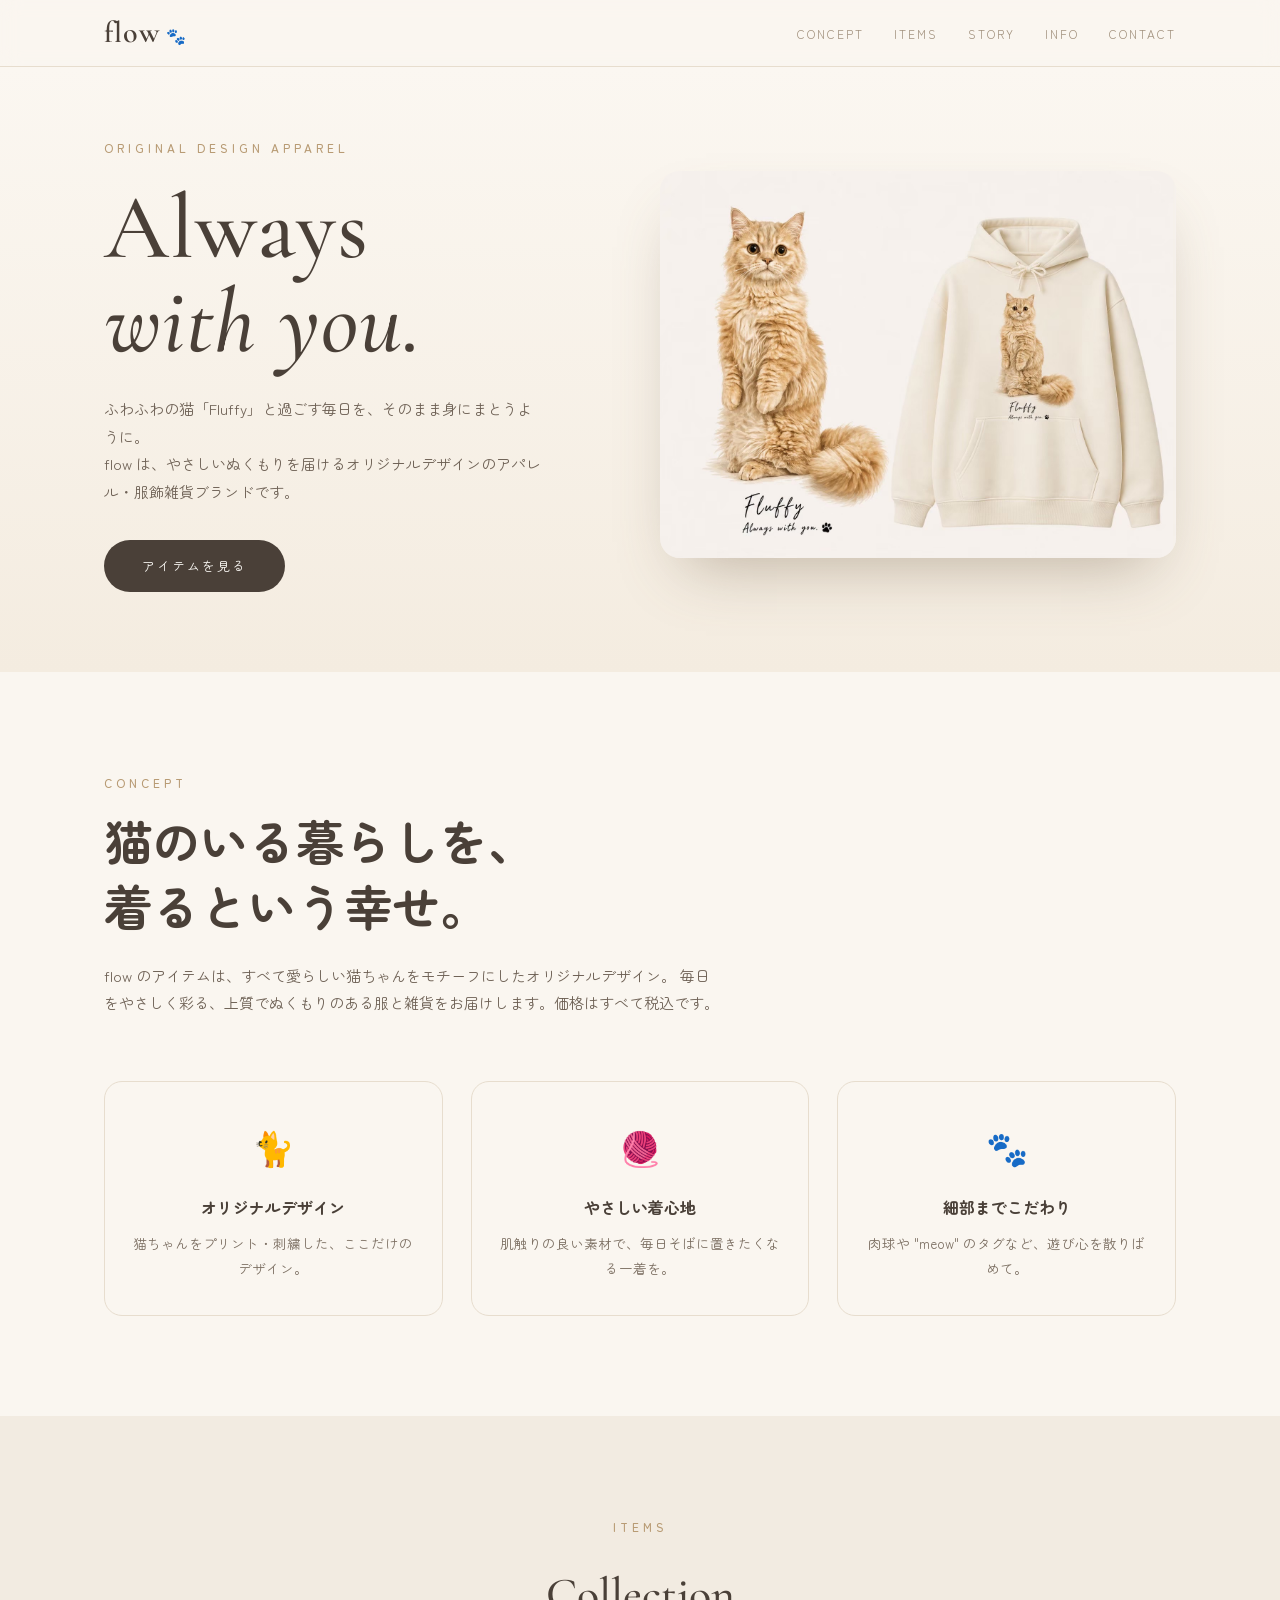
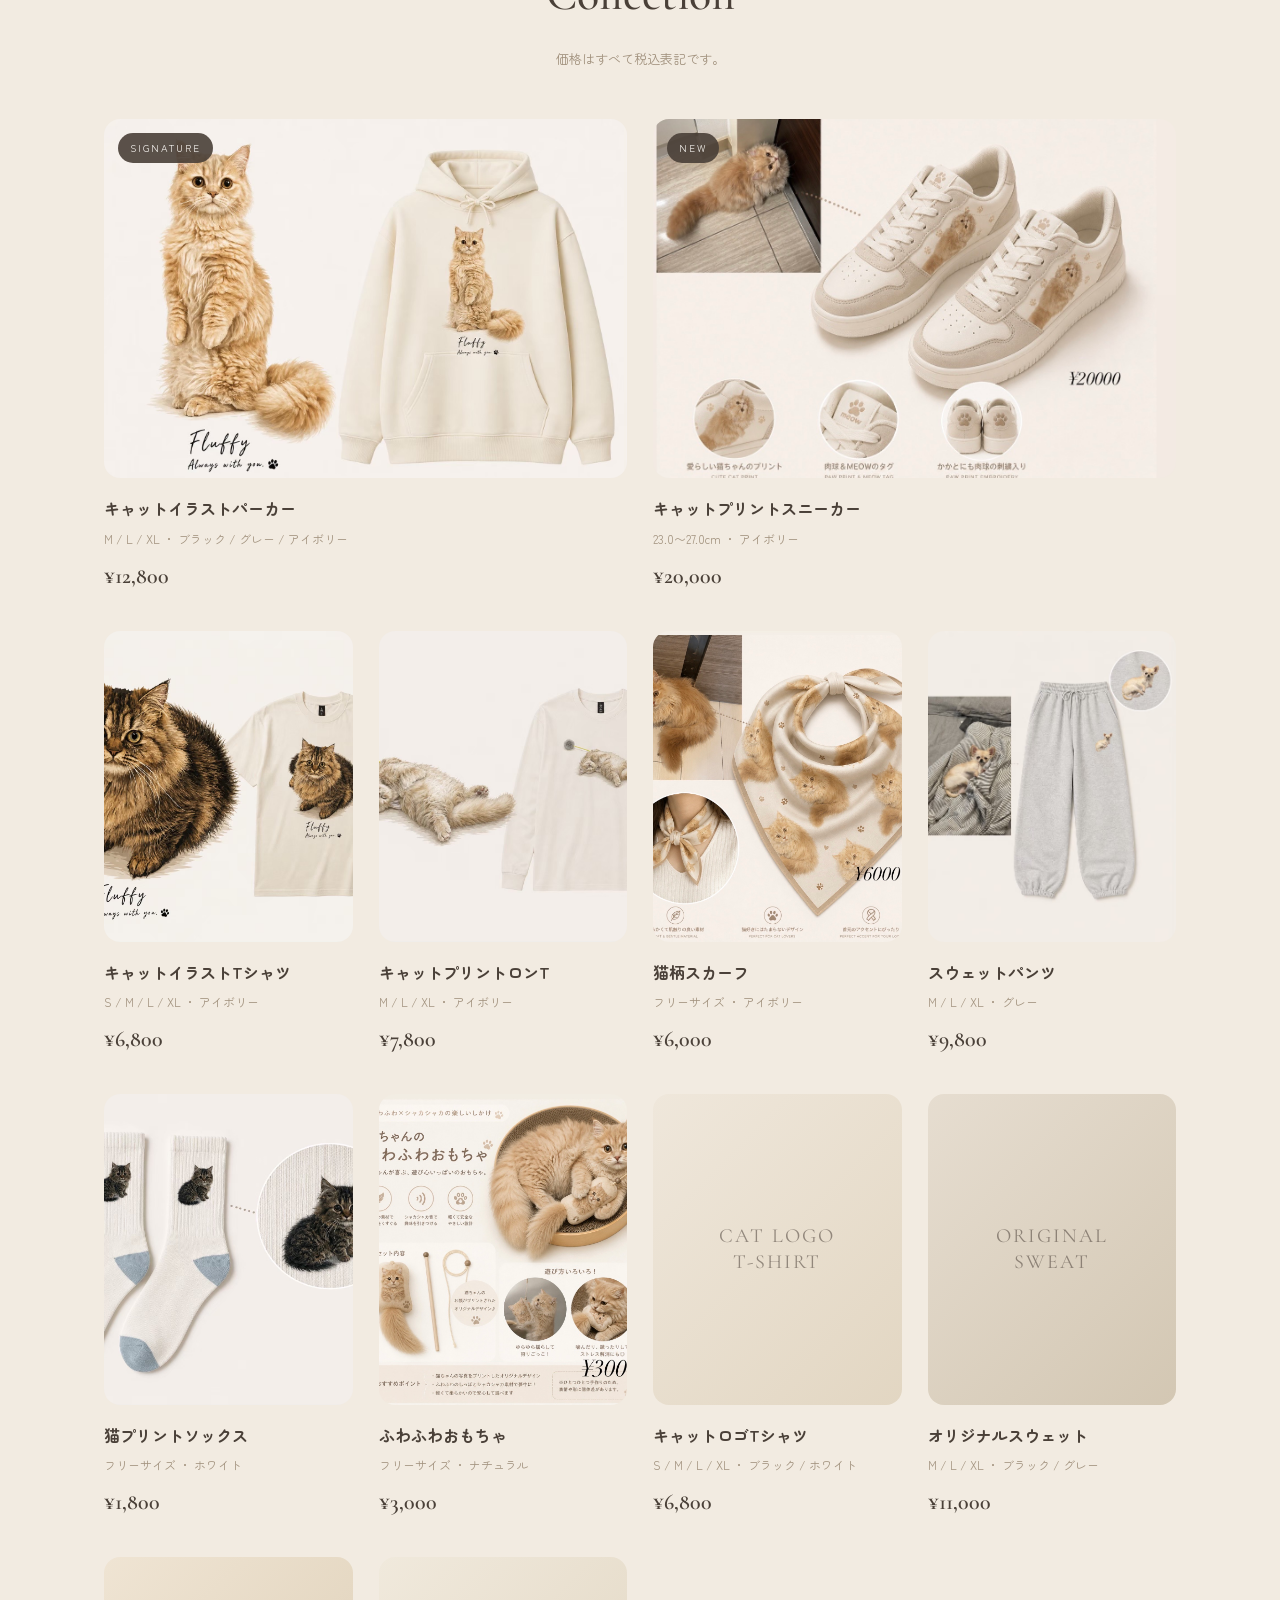
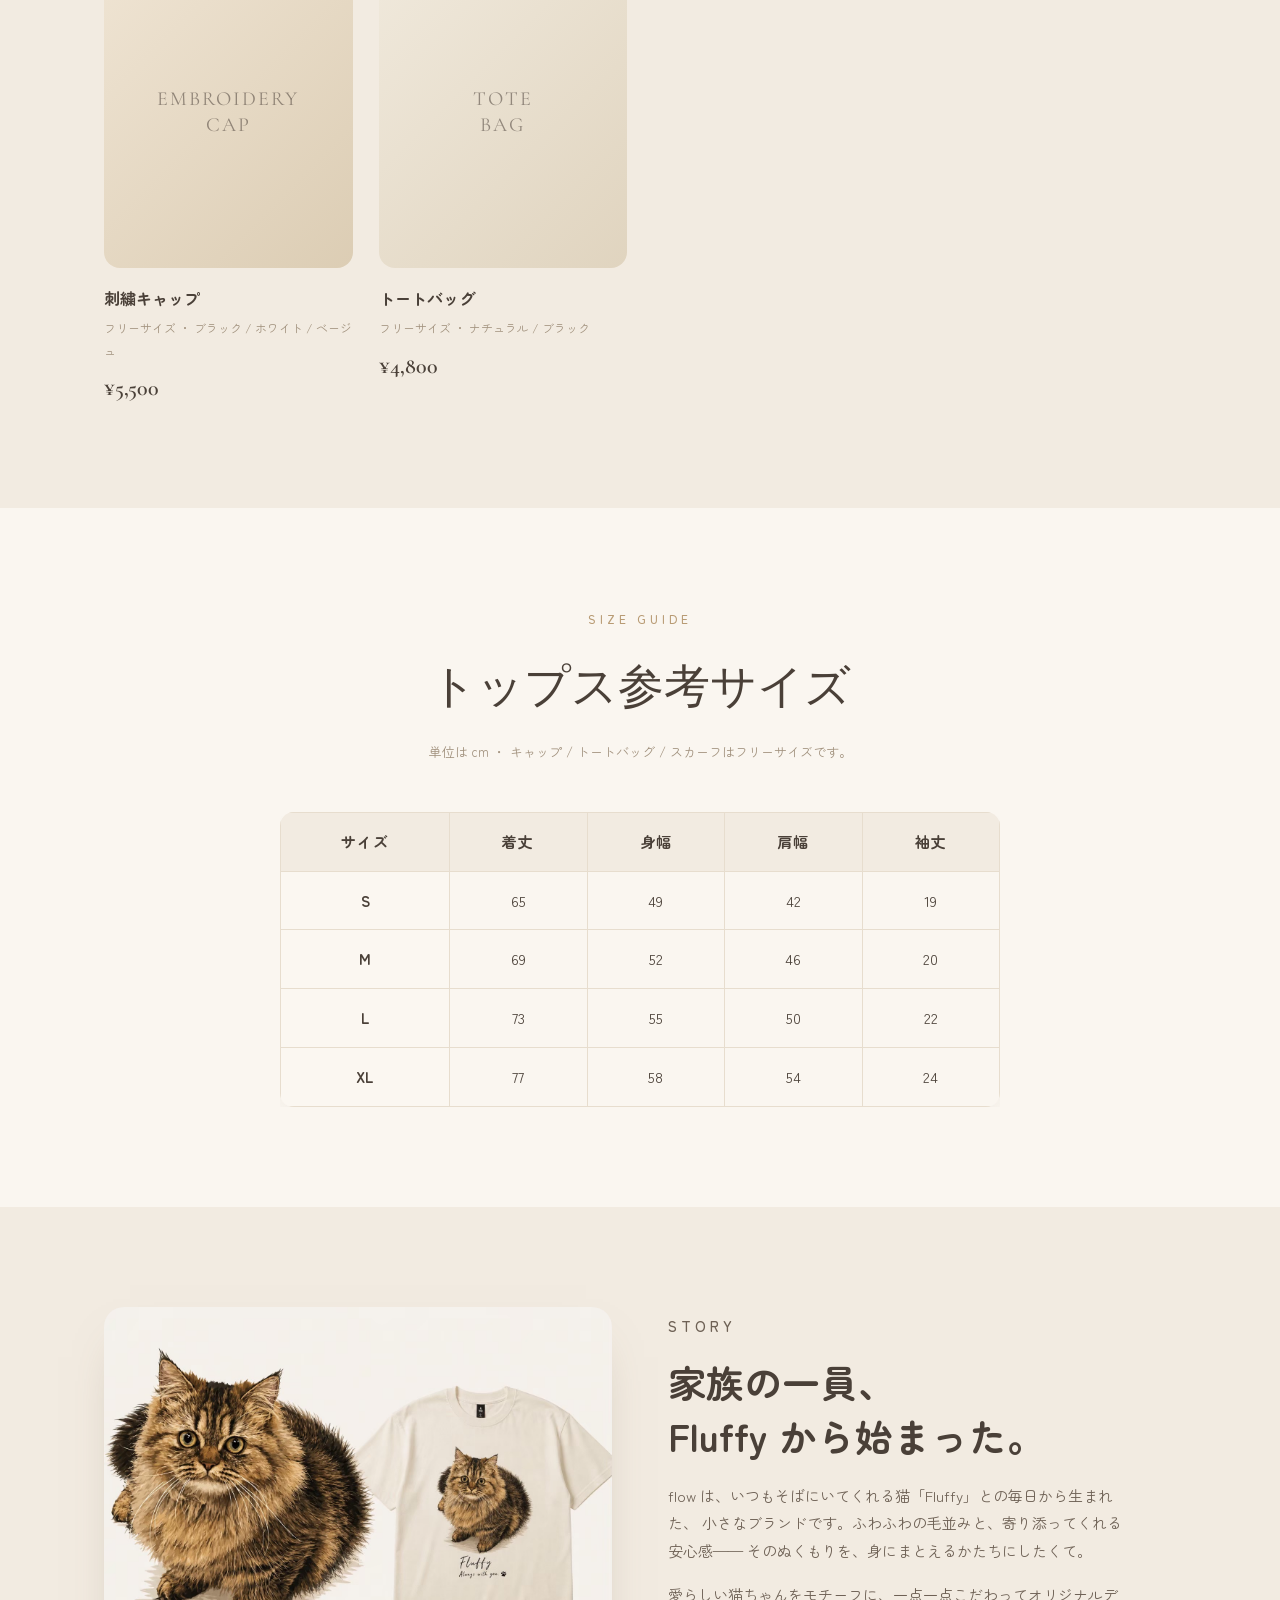
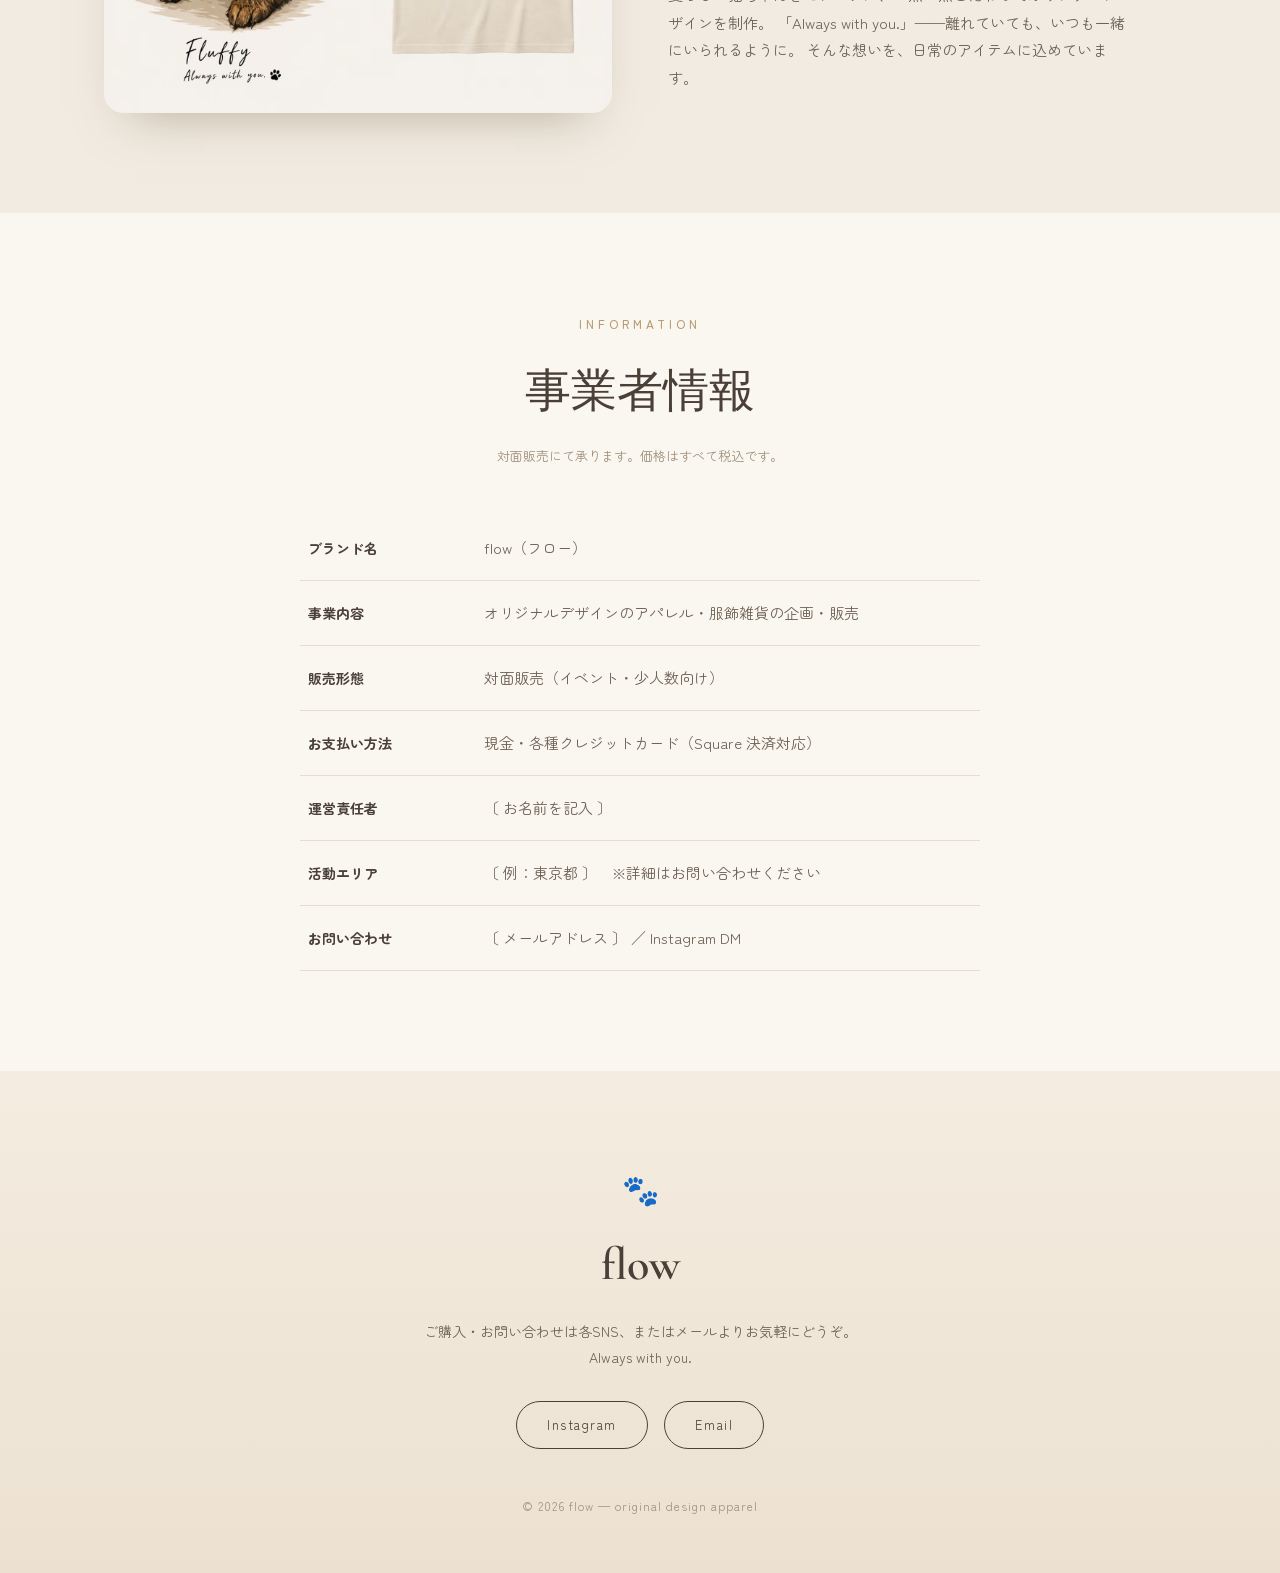
==== apparel-site/index.html @ 246cdf87 "Add brand story and business info sections - Add STORY section (Fluffy brand origin, "Always with yo" ====
<!DOCTYPE html>
<html lang="ja">
<head>
<meta charset="utf-8">
<meta name="viewport" content="width=device-width, initial-scale=1">
<title>flow — 猫と暮らす、やさしいアパレル</title>
<meta name="description" content="flow（フロー）は、ふわふわの猫「Fluffy」をモチーフにしたオリジナルデザインのアパレル・服飾雑貨ブランド。日常に、やさしいぬくもりを。">
<meta property="og:title" content="flow — 猫と暮らす、やさしいアパレル">
<meta property="og:description" content="ふわふわの猫をモチーフにしたオリジナルデザインのアパレル・服飾雑貨。">
<meta property="og:type" content="website">
<link rel="preconnect" href="https://fonts.googleapis.com">
<link rel="preconnect" href="https://fonts.gstatic.com" crossorigin>
<link href="https://fonts.googleapis.com/css2?family=Cormorant+Garamond:ital,wght@0,400;0,500;0,600;1,400&family=Zen+Maru+Gothic:wght@400;500;700&display=swap" rel="stylesheet">
<link rel="stylesheet" href="styles.css">
</head>
<body id="top">

  <!-- ===== ヘッダー ===== -->
  <header class="site-header">
    <div class="wrap header-inner">
      <a class="brand" href="#top">flow<span class="paw">🐾</span></a>
      <nav class="nav">
        <a href="#concept">CONCEPT</a>
        <a href="#items">ITEMS</a>
        <a href="#story">STORY</a>
        <a href="#information">INFO</a>
        <a href="#contact">CONTACT</a>
      </nav>
    </div>
  </header>

  <!-- ===== ヒーロー ===== -->
  <section class="hero">
    <div class="wrap hero-inner">
      <div class="hero-text">
        <p class="hero-kicker">ORIGINAL DESIGN APPAREL</p>
        <h1 class="hero-title">Always<br><span class="italic">with you.</span></h1>
        <p class="hero-lead">
          ふわふわの猫「Fluffy」と過ごす毎日を、そのまま身にまとうように。<br>
          flow は、やさしいぬくもりを届けるオリジナルデザインのアパレル・服飾雑貨ブランドです。
        </p>
        <a class="btn" href="#items">アイテムを見る</a>
      </div>
      <div class="hero-visual">
        <img src="assets/fluffy-hoodie.jpeg" alt="Fluffy プリントのアイボリーパーカー" loading="eager">
      </div>
    </div>
  </section>

  <!-- ===== コンセプト ===== -->
  <section id="concept" class="section concept">
    <div class="wrap">
      <p class="eyebrow">CONCEPT</p>
      <h2 class="concept-copy">
        猫のいる暮らしを、<br>着るという幸せ。
      </h2>
      <p class="concept-lead">
        flow のアイテムは、すべて愛らしい猫ちゃんをモチーフにしたオリジナルデザイン。
        毎日をやさしく彩る、上質でぬくもりのある服と雑貨をお届けします。価格はすべて税込です。
      </p>
      <div class="features">
        <div class="feature">
          <span class="feature-icon">🐈</span>
          <h3>オリジナルデザイン</h3>
          <p>猫ちゃんをプリント・刺繍した、ここだけのデザイン。</p>
        </div>
        <div class="feature">
          <span class="feature-icon">🧶</span>
          <h3>やさしい着心地</h3>
          <p>肌触りの良い素材で、毎日そばに置きたくなる一着を。</p>
        </div>
        <div class="feature">
          <span class="feature-icon">🐾</span>
          <h3>細部までこだわり</h3>
          <p>肉球や "meow" のタグなど、遊び心を散りばめて。</p>
        </div>
      </div>
    </div>
  </section>

  <!-- ===== アイテム ===== -->
  <section id="items" class="section section-alt">
    <div class="wrap">
      <p class="eyebrow center">ITEMS</p>
      <h2 class="section-title center">Collection</h2>
      <p class="section-sub center">価格はすべて税込表記です。</p>

      <div class="grid">

        <article class="card feature-card">
          <div class="card-img">
            <img src="assets/fluffy-hoodie.jpeg" alt="キャットイラストパーカー Fluffy" loading="lazy">
            <span class="badge">SIGNATURE</span>
          </div>
          <div class="card-body">
            <h3 class="card-name">キャットイラストパーカー</h3>
            <p class="card-meta">M / L / XL ・ ブラック / グレー / アイボリー</p>
            <p class="card-price">¥12,800</p>
          </div>
        </article>

        <article class="card feature-card">
          <div class="card-img">
            <img src="assets/sneakers.jpeg" alt="キャットプリントスニーカー meow" loading="lazy">
            <span class="badge">NEW</span>
          </div>
          <div class="card-body">
            <h3 class="card-name">キャットプリントスニーカー</h3>
            <p class="card-meta">23.0〜27.0cm ・ アイボリー</p>
            <p class="card-price">¥20,000</p>
          </div>
        </article>

        <article class="card">
          <div class="card-img">
            <img src="assets/tshirt.jpeg" alt="キャットイラストTシャツ Fluffy" loading="lazy">
          </div>
          <div class="card-body">
            <h3 class="card-name">キャットイラストTシャツ</h3>
            <p class="card-meta">S / M / L / XL ・ アイボリー</p>
            <p class="card-price">¥6,800</p>
          </div>
        </article>

        <article class="card">
          <div class="card-img">
            <img src="assets/longsleeve.jpeg" alt="キャットプリント ロングスリーブTシャツ" loading="lazy">
          </div>
          <div class="card-body">
            <h3 class="card-name">キャットプリントロンT</h3>
            <p class="card-meta">M / L / XL ・ アイボリー</p>
            <p class="card-price">¥7,800</p>
          </div>
        </article>

        <article class="card">
          <div class="card-img">
            <img src="assets/scarf.jpeg" alt="猫柄スカーフ" loading="lazy">
          </div>
          <div class="card-body">
            <h3 class="card-name">猫柄スカーフ</h3>
            <p class="card-meta">フリーサイズ ・ アイボリー</p>
            <p class="card-price">¥6,000</p>
          </div>
        </article>

        <article class="card">
          <div class="card-img">
            <img src="assets/sweatpants.jpeg" alt="スウェットパンツ わんちゃんプリント" loading="lazy">
          </div>
          <div class="card-body">
            <h3 class="card-name">スウェットパンツ</h3>
            <p class="card-meta">M / L / XL ・ グレー</p>
            <p class="card-price">¥9,800</p>
          </div>
        </article>

        <article class="card">
          <div class="card-img">
            <img src="assets/socks.jpeg" alt="猫プリントソックス" loading="lazy">
          </div>
          <div class="card-body">
            <h3 class="card-name">猫プリントソックス</h3>
            <p class="card-meta">フリーサイズ ・ ホワイト</p>
            <p class="card-price">¥1,800</p>
          </div>
        </article>

        <article class="card">
          <div class="card-img">
            <img src="assets/toy.jpeg" alt="猫ちゃんのふわふわおもちゃ" loading="lazy">
          </div>
          <div class="card-body">
            <h3 class="card-name">ふわふわおもちゃ</h3>
            <p class="card-meta">フリーサイズ ・ ナチュラル</p>
            <p class="card-price">¥3,000</p>
          </div>
        </article>

        <article class="card">
          <div class="card-img swatch swatch-tee">
            <span class="swatch-label">CAT LOGO<br>T-SHIRT</span>
          </div>
          <div class="card-body">
            <h3 class="card-name">キャットロゴTシャツ</h3>
            <p class="card-meta">S / M / L / XL ・ ブラック / ホワイト</p>
            <p class="card-price">¥6,800</p>
          </div>
        </article>

        <article class="card">
          <div class="card-img swatch swatch-sweat">
            <span class="swatch-label">ORIGINAL<br>SWEAT</span>
          </div>
          <div class="card-body">
            <h3 class="card-name">オリジナルスウェット</h3>
            <p class="card-meta">M / L / XL ・ ブラック / グレー</p>
            <p class="card-price">¥11,000</p>
          </div>
        </article>

        <article class="card">
          <div class="card-img swatch swatch-cap">
            <span class="swatch-label">EMBROIDERY<br>CAP</span>
          </div>
          <div class="card-body">
            <h3 class="card-name">刺繍キャップ</h3>
            <p class="card-meta">フリーサイズ ・ ブラック / ホワイト / ベージュ</p>
            <p class="card-price">¥5,500</p>
          </div>
        </article>

        <article class="card">
          <div class="card-img swatch swatch-tote">
            <span class="swatch-label">TOTE<br>BAG</span>
          </div>
          <div class="card-body">
            <h3 class="card-name">トートバッグ</h3>
            <p class="card-meta">フリーサイズ ・ ナチュラル / ブラック</p>
            <p class="card-price">¥4,800</p>
          </div>
        </article>

      </div>
    </div>
  </section>

  <!-- ===== サイズ表 ===== -->
  <section id="size" class="section">
    <div class="wrap">
      <p class="eyebrow center">SIZE GUIDE</p>
      <h2 class="section-title center">トップス参考サイズ</h2>
      <p class="section-sub center">単位は cm ・ キャップ / トートバッグ / スカーフはフリーサイズです。</p>

      <div class="table-wrap">
        <table class="size-table">
          <thead>
            <tr>
              <th>サイズ</th><th>着丈</th><th>身幅</th><th>肩幅</th><th>袖丈</th>
            </tr>
          </thead>
          <tbody>
            <tr><th>S</th><td>65</td><td>49</td><td>42</td><td>19</td></tr>
            <tr><th>M</th><td>69</td><td>52</td><td>46</td><td>20</td></tr>
            <tr><th>L</th><td>73</td><td>55</td><td>50</td><td>22</td></tr>
            <tr><th>XL</th><td>77</td><td>58</td><td>54</td><td>24</td></tr>
          </tbody>
        </table>
      </div>
    </div>
  </section>

  <!-- ===== ストーリー ===== -->
  <section id="story" class="section section-alt">
    <div class="wrap story">
      <div class="story-img">
        <img src="assets/tshirt.jpeg" alt="Fluffy のイラストTシャツとFluffy本人" loading="lazy">
      </div>
      <div class="story-text">
        <p class="eyebrow">STORY</p>
        <h2 class="story-title">家族の一員、<br>Fluffy から始まった。</h2>
        <p>
          flow は、いつもそばにいてくれる猫「Fluffy」との毎日から生まれた、
          小さなブランドです。ふわふわの毛並みと、寄り添ってくれる安心感——
          そのぬくもりを、身にまとえるかたちにしたくて。
        </p>
        <p>
          愛らしい猫ちゃんをモチーフに、一点一点こだわってオリジナルデザインを制作。
          「Always with you.」——離れていても、いつも一緒にいられるように。
          そんな想いを、日常のアイテムに込めています。
        </p>
      </div>
    </div>
  </section>

  <!-- ===== 事業者情報 ===== -->
  <section id="information" class="section">
    <div class="wrap">
      <p class="eyebrow center">INFORMATION</p>
      <h2 class="section-title center">事業者情報</h2>
      <p class="section-sub center">対面販売にて承ります。価格はすべて税込です。</p>

      <!-- ↓ 〔　〕内はご自身の情報に差し替えてください（審査前に必須） -->
      <dl class="info-list">
        <div class="info-row"><dt>ブランド名</dt><dd>flow（フロー）</dd></div>
        <div class="info-row"><dt>事業内容</dt><dd>オリジナルデザインのアパレル・服飾雑貨の企画・販売</dd></div>
        <div class="info-row"><dt>販売形態</dt><dd>対面販売（イベント・少人数向け）</dd></div>
        <div class="info-row"><dt>お支払い方法</dt><dd>現金・各種クレジットカード（Square 決済対応）</dd></div>
        <div class="info-row"><dt>運営責任者</dt><dd>〔 お名前を記入 〕</dd></div>
        <div class="info-row"><dt>活動エリア</dt><dd>〔 例：東京都 〕　※詳細はお問い合わせください</dd></div>
        <div class="info-row"><dt>お問い合わせ</dt><dd>〔 メールアドレス 〕 ／ Instagram DM</dd></div>
      </dl>
    </div>
  </section>

  <!-- ===== コンタクト / フッター ===== -->
  <footer id="contact" class="site-footer">
    <div class="wrap footer-inner">
      <span class="footer-paw">🐾</span>
      <h2 class="footer-brand">flow</h2>
      <p class="footer-lead">
        ご購入・お問い合わせは各SNS、またはメールよりお気軽にどうぞ。<br>
        Always with you.
      </p>
      <div class="links">
        <a href="https://instagram.com/" target="_blank" rel="noopener">Instagram</a>
        <a href="mailto:hello@flow-apparel.jp">Email</a>
      </div>
      <p class="copyright">© 2026 flow — original design apparel</p>
    </div>
  </footer>

</body>
</html>
---- apparel-site/styles.css ----
/* ===== 基本設定 ===== */
* { margin: 0; padding: 0; box-sizing: border-box; }
:root {
  --ink:    #4a4038;   /* 温かみのある濃茶 */
  --paper:  #faf6f0;   /* アイボリー背景 */
  --cream:  #f2ebe1;   /* セクション背景 */
  --sand:   #e7ddce;   /* ボーダー・スウォッチ */
  --taupe:  #c9bda9;
  --muted:  #a1917d;
  --accent: #b89b74;   /* ベージュブラウン */
}
html { scroll-behavior: smooth; }
body {
  font-family: 'Zen Maru Gothic', 'Hiragino Maru Gothic ProN', 'Yu Gothic', Meiryo, sans-serif;
  color: var(--ink);
  background: var(--paper);
  line-height: 1.85;
  -webkit-font-smoothing: antialiased;
}
.wrap { max-width: 1120px; margin: 0 auto; padding: 0 24px; }
a { color: inherit; text-decoration: none; }
img { max-width: 100%; display: block; }
.italic { font-style: italic; }

/* ===== ヘッダー ===== */
.site-header {
  position: sticky; top: 0; z-index: 20;
  background: rgba(250,246,240,.82);
  backdrop-filter: blur(10px);
  border-bottom: 1px solid var(--sand);
}
.header-inner { display: flex; align-items: center; justify-content: space-between; height: 66px; }
.brand {
  font-family: 'Cormorant Garamond', serif;
  font-weight: 600; font-size: 30px; letter-spacing: 1px; color: var(--ink);
  display: flex; align-items: baseline; gap: 6px;
}
.brand .paw { font-size: 16px; }
.nav a {
  margin-left: 26px; font-size: 12px; letter-spacing: 2px;
  color: var(--muted); transition: color .2s;
}
.nav a:hover { color: var(--ink); }

/* ===== ヒーロー ===== */
.hero {
  background: linear-gradient(180deg, #fbf7f1 0%, #f4ece0 100%);
  overflow: hidden;
}
.hero-inner {
  display: grid; grid-template-columns: 1fr 1fr;
  align-items: center; gap: 40px;
  padding: 70px 24px 80px;
}
.hero-kicker {
  font-size: 12px; letter-spacing: 4px; color: var(--accent);
  margin-bottom: 22px; font-weight: 500;
}
.hero-title {
  font-family: 'Cormorant Garamond', serif;
  font-size: clamp(52px, 8vw, 92px); line-height: 1.02;
  font-weight: 500; color: var(--ink); letter-spacing: 1px;
}
.hero-lead { margin: 26px 0 34px; color: #6e6155; max-width: 440px; font-size: 15px; }
.hero-visual img {
  width: 100%; border-radius: 20px;
  box-shadow: 0 30px 60px -25px rgba(120,100,75,.45);
}
.btn {
  display: inline-block; padding: 14px 38px;
  background: var(--ink); color: #fdfbf7;
  font-size: 13px; letter-spacing: 2px; border-radius: 999px;
  transition: transform .2s, box-shadow .2s;
}
.btn:hover { transform: translateY(-2px); box-shadow: 0 12px 24px -10px rgba(74,64,56,.6); }

/* ===== セクション共通 ===== */
.section { padding: 100px 0; }
.section-alt { background: var(--cream); }
.eyebrow { font-size: 12px; letter-spacing: 4px; color: var(--accent); font-weight: 500; margin-bottom: 14px; }
.section-title {
  font-family: 'Cormorant Garamond', serif;
  font-size: clamp(32px, 5vw, 46px); font-weight: 500; color: var(--ink); margin-bottom: 10px;
}
.section-sub { font-size: 13px; color: var(--muted); margin-bottom: 48px; }
.center { text-align: center; }

/* ===== コンセプト ===== */
.concept-copy {
  font-family: 'Cormorant Garamond', serif;
  font-size: clamp(30px, 5vw, 48px); font-weight: 500; line-height: 1.35;
  color: var(--ink); margin-bottom: 24px;
}
/* 日本語見出しは丸ゴシックで */
.concept-copy { font-family: 'Zen Maru Gothic', serif; font-weight: 700; }
.concept-lead { max-width: 620px; color: #6e6155; font-size: 15px; margin-bottom: 64px; }
.features { display: grid; grid-template-columns: repeat(3, 1fr); gap: 28px; }
.feature {
  background: var(--paper); border: 1px solid var(--sand);
  border-radius: 18px; padding: 34px 28px; text-align: center;
  transition: transform .25s, box-shadow .25s;
}
.feature:hover { transform: translateY(-4px); box-shadow: 0 18px 34px -20px rgba(120,100,75,.4); }
.feature-icon { font-size: 34px; display: block; margin-bottom: 14px; }
.feature h3 { font-size: 16px; font-weight: 700; margin-bottom: 8px; }
.feature p { font-size: 13.5px; color: #7a6d60; }

/* ===== 商品グリッド ===== */
.grid { display: grid; grid-template-columns: repeat(4, 1fr); gap: 34px 26px; }
.feature-card { grid-column: span 2; }
.card { transition: transform .25s; }
.card-img {
  position: relative; aspect-ratio: 4 / 5; border-radius: 16px;
  overflow: hidden; margin-bottom: 16px; background: var(--sand);
}
.feature-card .card-img { aspect-ratio: 16 / 11; }
.card-img img { width: 100%; height: 100%; object-fit: cover; transition: transform .5s ease; }
.card:hover .card-img img { transform: scale(1.05); }
.badge {
  position: absolute; top: 14px; left: 14px;
  background: rgba(74,64,56,.9); color: #fdfbf7;
  font-size: 10px; letter-spacing: 2px; padding: 6px 12px; border-radius: 999px;
}
.card-name { font-size: 16px; font-weight: 700; }
.card-meta { font-size: 12px; color: var(--muted); margin-top: 4px; }
.card-price {
  font-family: 'Cormorant Garamond', serif;
  font-size: 22px; color: var(--ink); margin-top: 6px; font-weight: 600;
}

/* 画像のない商品はスウォッチで表現 */
.swatch { display: flex; align-items: center; justify-content: center; }
.swatch-label {
  font-family: 'Cormorant Garamond', serif;
  font-size: 20px; letter-spacing: 2px; text-align: center;
  color: rgba(74,64,56,.55); line-height: 1.3;
}
.swatch-tee   { background: linear-gradient(135deg,#efe7db,#e2d6c2); }
.swatch-sweat { background: linear-gradient(135deg,#e6ddd0,#d3c7b3); }
.swatch-cap   { background: linear-gradient(135deg,#efe4d3,#dccdb4); }
.swatch-tote  { background: linear-gradient(135deg,#f0e9dc,#e0d4bf); }

/* ===== ストーリー ===== */
.story { display: grid; grid-template-columns: 1fr 1fr; gap: 56px; align-items: center; }
.story-img img { width: 100%; border-radius: 20px; box-shadow: 0 24px 48px -26px rgba(120,100,75,.5); }
.story-title {
  font-family: 'Zen Maru Gothic', serif; font-weight: 700;
  font-size: clamp(26px, 4vw, 38px); line-height: 1.4; color: var(--ink); margin-bottom: 20px;
}
.story-text p { color: #6e6155; font-size: 15px; margin-bottom: 16px; max-width: 460px; }

/* ===== 事業者情報 ===== */
.info-list { max-width: 680px; margin: 0 auto; }
.info-row {
  display: grid; grid-template-columns: 160px 1fr; gap: 16px;
  padding: 18px 8px; border-bottom: 1px solid var(--sand); align-items: baseline;
}
.info-row dt { font-weight: 700; font-size: 14px; color: var(--ink); }
.info-row dd { font-size: 15px; color: #6e6155; }

/* ===== サイズ表 ===== */
.table-wrap { overflow-x: auto; max-width: 720px; margin: 0 auto; }
.size-table {
  width: 100%; border-collapse: collapse; font-size: 15px;
  background: var(--paper); border-radius: 14px; overflow: hidden;
  box-shadow: 0 16px 34px -24px rgba(120,100,75,.5);
}
.size-table th, .size-table td { padding: 15px 18px; text-align: center; border: 1px solid var(--sand); }
.size-table thead th { background: var(--cream); font-weight: 700; letter-spacing: 1px; }
.size-table tbody th { background: #fbf7f1; font-weight: 700; }
.size-table tbody tr:hover td { background: #f6efe4; }

/* ===== フッター ===== */
.site-footer {
  background: linear-gradient(180deg,#f4ece0 0%, #ece1d1 100%);
  padding: 90px 0 56px; text-align: center;
}
.footer-paw { font-size: 30px; display: block; margin-bottom: 6px; }
.footer-brand {
  font-family: 'Cormorant Garamond', serif;
  font-size: 46px; font-weight: 600; color: var(--ink); margin-bottom: 12px;
}
.footer-lead { color: #6e6155; margin-bottom: 30px; font-size: 14px; }
.links { display: flex; gap: 16px; justify-content: center; flex-wrap: wrap; }
.links a {
  padding: 11px 30px; border: 1px solid var(--ink); border-radius: 999px;
  font-size: 13px; letter-spacing: 1.5px; transition: background .2s, color .2s;
}
.links a:hover { background: var(--ink); color: #fdfbf7; }
.copyright { margin-top: 46px; font-size: 12px; color: var(--muted); letter-spacing: 1px; }

/* ===== レスポンシブ ===== */
@media (max-width: 900px) {
  .hero-inner { grid-template-columns: 1fr; text-align: center; padding-top: 48px; }
  .hero-text { order: 2; }
  .hero-visual { order: 1; max-width: 420px; margin: 0 auto; }
  .hero-lead { margin-left: auto; margin-right: auto; }
  .grid { grid-template-columns: repeat(2, 1fr); }
  .feature-card { grid-column: span 2; }
  .feature-card .card-img { aspect-ratio: 4 / 5; }
  .story { grid-template-columns: 1fr; gap: 32px; }
  .story-img { max-width: 460px; margin: 0 auto; }
  .story-text p { max-width: none; }
}
@media (max-width: 640px) {
  .section { padding: 68px 0; }
  .features { grid-template-columns: 1fr; }
  .nav a { margin-left: 12px; letter-spacing: .5px; font-size: 11px; }
  .brand { font-size: 24px; }
  .info-row { grid-template-columns: 1fr; gap: 2px; padding: 14px 4px; }
}
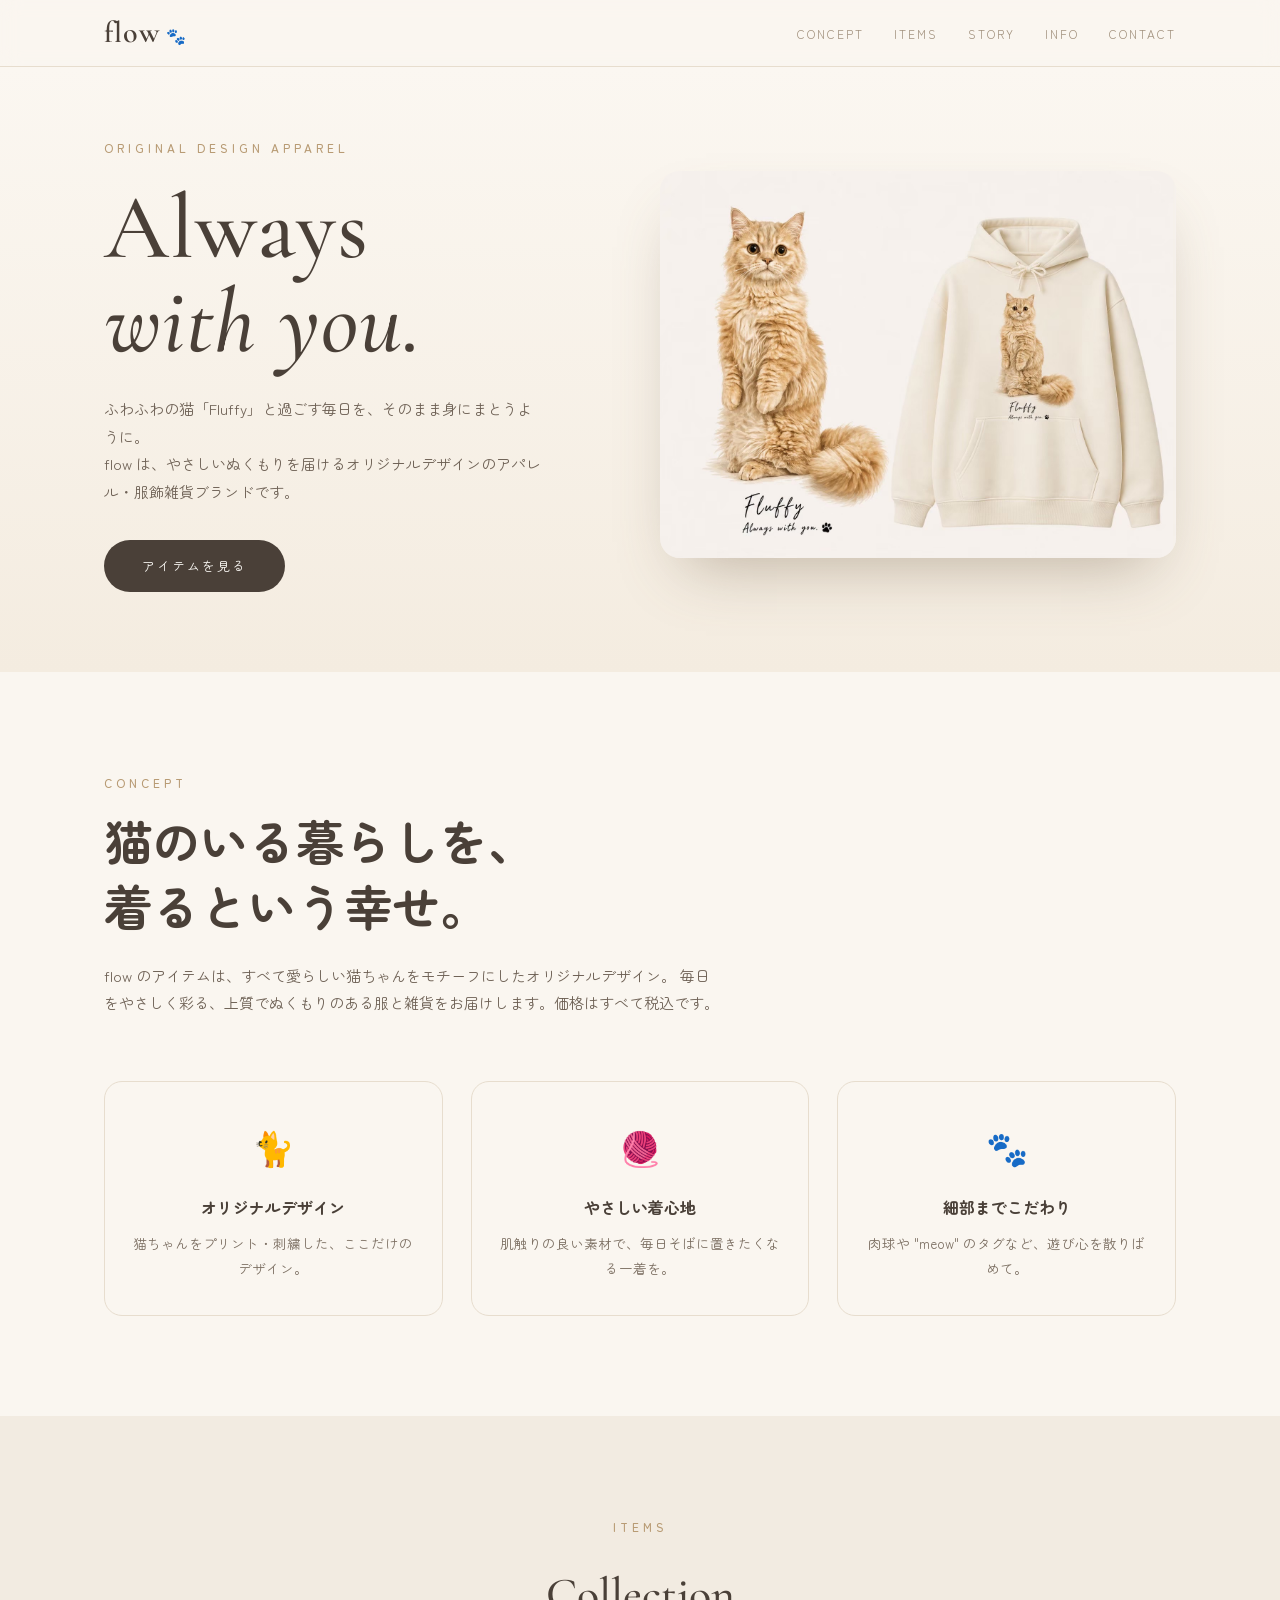
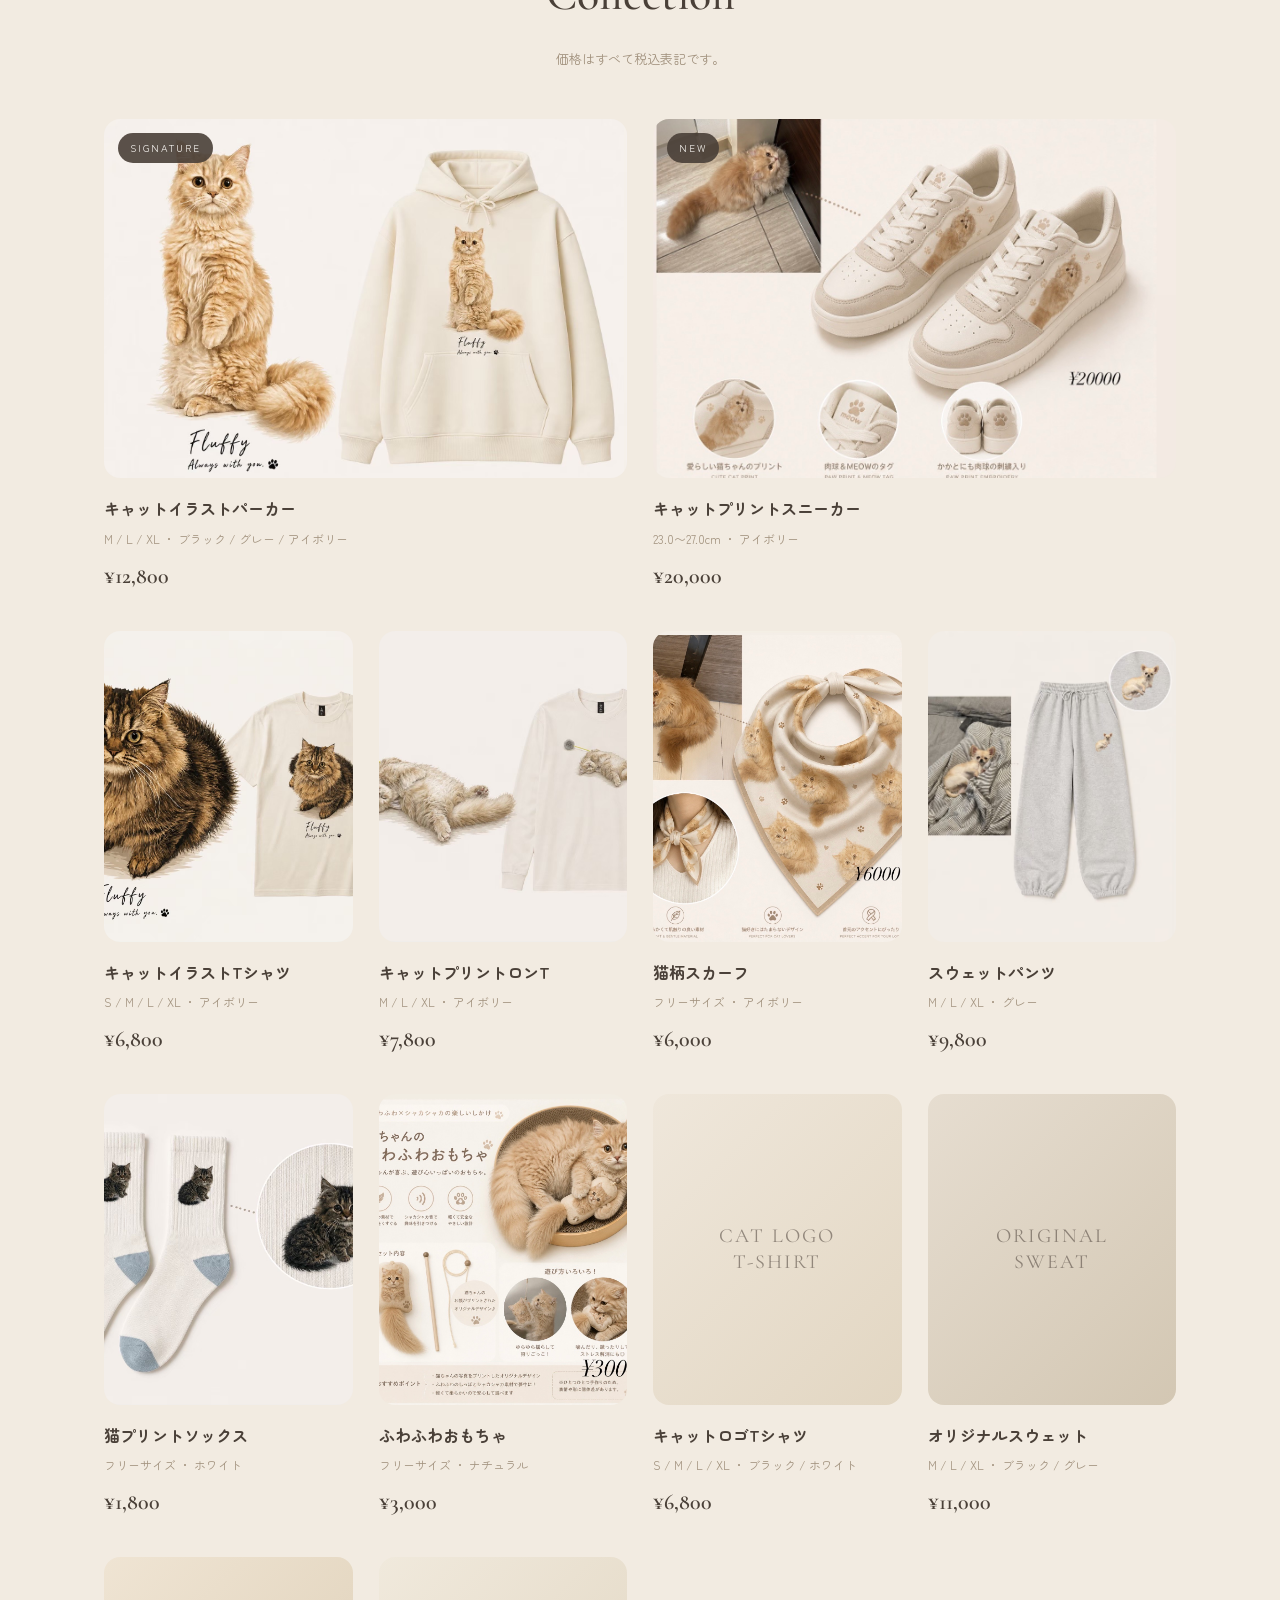
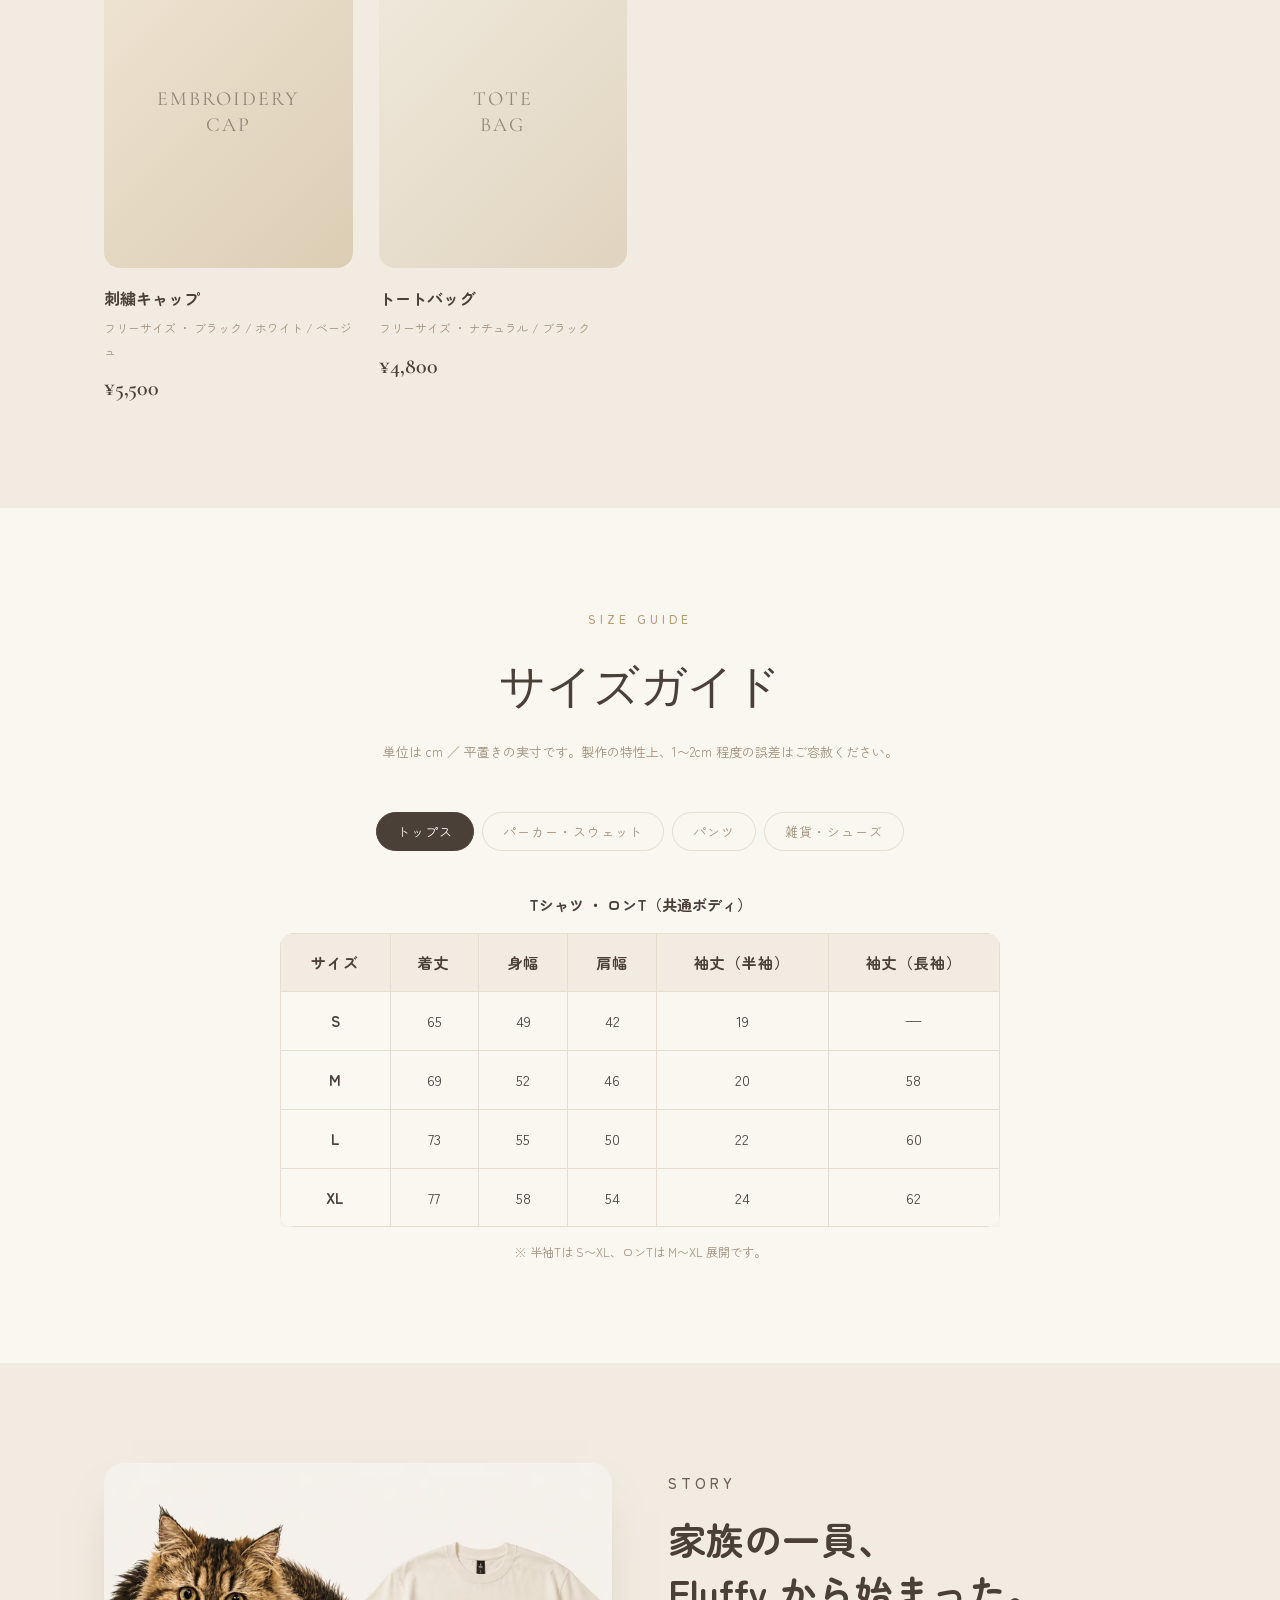
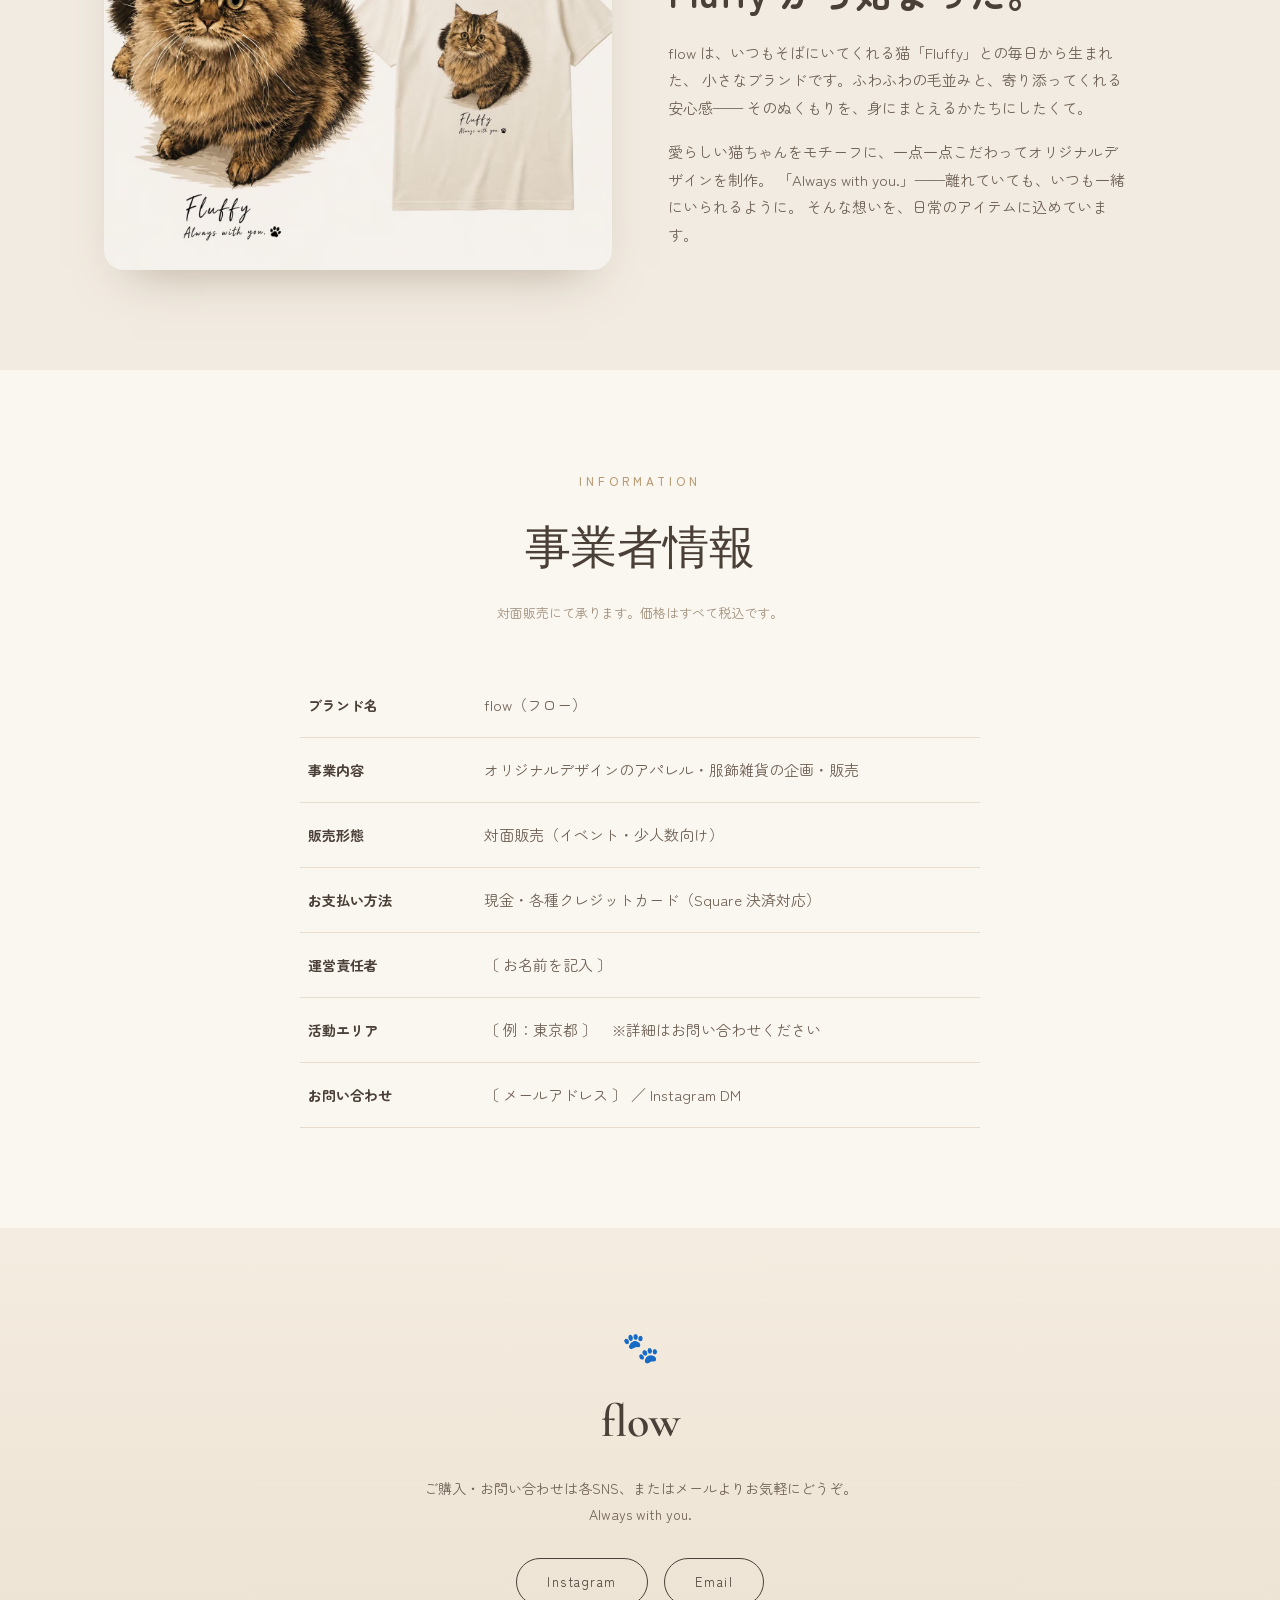
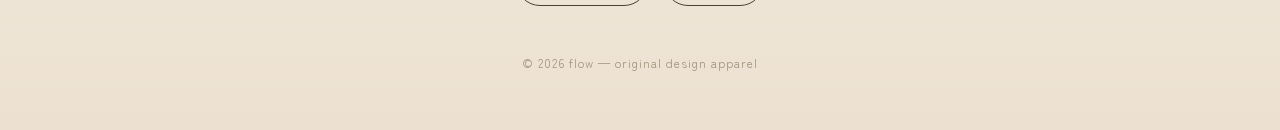
==== commit 7eea5dbf: "Redesign size guide as category-based tabbed tables - Replace single tops table (only valid for shor" ====
--- a/apparel-site/index.html
+++ b/apparel-site/index.html
@@ -229,23 +229,100 @@
   <section id="size" class="section">
     <div class="wrap">
       <p class="eyebrow center">SIZE GUIDE</p>
-      <h2 class="section-title center">トップス参考サイズ</h2>
-      <p class="section-sub center">単位は cm ・ キャップ / トートバッグ / スカーフはフリーサイズです。</p>
-
-      <div class="table-wrap">
-        <table class="size-table">
-          <thead>
-            <tr>
-              <th>サイズ</th><th>着丈</th><th>身幅</th><th>肩幅</th><th>袖丈</th>
-            </tr>
-          </thead>
-          <tbody>
-            <tr><th>S</th><td>65</td><td>49</td><td>42</td><td>19</td></tr>
-            <tr><th>M</th><td>69</td><td>52</td><td>46</td><td>20</td></tr>
-            <tr><th>L</th><td>73</td><td>55</td><td>50</td><td>22</td></tr>
-            <tr><th>XL</th><td>77</td><td>58</td><td>54</td><td>24</td></tr>
-          </tbody>
-        </table>
+      <h2 class="section-title center">サイズガイド</h2>
+      <p class="section-sub center">単位は cm ／ 平置きの実寸です。製作の特性上、1〜2cm 程度の誤差はご容赦ください。</p>
+
+      <div class="size-tabs" role="tablist">
+        <button class="size-tab is-active" data-panel="tops" type="button">トップス</button>
+        <button class="size-tab" data-panel="sweat" type="button">パーカー・スウェット</button>
+        <button class="size-tab" data-panel="pants" type="button">パンツ</button>
+        <button class="size-tab" data-panel="goods" type="button">雑貨・シューズ</button>
+      </div>
+
+      <!-- トップス -->
+      <div class="size-panel is-active" data-panel="tops">
+        <p class="table-cap">Tシャツ ・ ロンT（共通ボディ）</p>
+        <div class="table-wrap">
+          <table class="size-table">
+            <thead>
+              <tr><th>サイズ</th><th>着丈</th><th>身幅</th><th>肩幅</th><th>袖丈（半袖）</th><th>袖丈（長袖）</th></tr>
+            </thead>
+            <tbody>
+              <tr><th>S</th><td>65</td><td>49</td><td>42</td><td>19</td><td>—</td></tr>
+              <tr><th>M</th><td>69</td><td>52</td><td>46</td><td>20</td><td>58</td></tr>
+              <tr><th>L</th><td>73</td><td>55</td><td>50</td><td>22</td><td>60</td></tr>
+              <tr><th>XL</th><td>77</td><td>58</td><td>54</td><td>24</td><td>62</td></tr>
+            </tbody>
+          </table>
+        </div>
+        <p class="table-note">※ 半袖Tは S〜XL、ロンTは M〜XL 展開です。</p>
+      </div>
+
+      <!-- パーカー・スウェット -->
+      <div class="size-panel" data-panel="sweat">
+        <p class="table-cap">キャットイラストパーカー</p>
+        <div class="table-wrap">
+          <table class="size-table">
+            <thead>
+              <tr><th>サイズ</th><th>着丈</th><th>身幅</th><th>肩幅</th><th>袖丈</th></tr>
+            </thead>
+            <tbody>
+              <tr><th>M</th><td>68</td><td>58</td><td>54</td><td>58</td></tr>
+              <tr><th>L</th><td>72</td><td>61</td><td>57</td><td>60</td></tr>
+              <tr><th>XL</th><td>76</td><td>64</td><td>60</td><td>62</td></tr>
+            </tbody>
+          </table>
+        </div>
+        <p class="table-cap">オリジナルスウェット</p>
+        <div class="table-wrap">
+          <table class="size-table">
+            <thead>
+              <tr><th>サイズ</th><th>着丈</th><th>身幅</th><th>肩幅</th><th>袖丈</th></tr>
+            </thead>
+            <tbody>
+              <tr><th>M</th><td>66</td><td>56</td><td>52</td><td>58</td></tr>
+              <tr><th>L</th><td>70</td><td>59</td><td>55</td><td>60</td></tr>
+              <tr><th>XL</th><td>74</td><td>62</td><td>58</td><td>62</td></tr>
+            </tbody>
+          </table>
+        </div>
+        <p class="table-note">※ ゆったりとしたオーバーサイズシルエットです。</p>
+      </div>
+
+      <!-- パンツ -->
+      <div class="size-panel" data-panel="pants">
+        <p class="table-cap">スウェットパンツ</p>
+        <div class="table-wrap">
+          <table class="size-table">
+            <thead>
+              <tr><th>サイズ</th><th>ウエスト</th><th>股上</th><th>股下</th><th>わたり幅</th><th>裾幅</th></tr>
+            </thead>
+            <tbody>
+              <tr><th>M</th><td>34</td><td>30</td><td>66</td><td>32</td><td>16</td></tr>
+              <tr><th>L</th><td>36</td><td>31</td><td>68</td><td>33</td><td>17</td></tr>
+              <tr><th>XL</th><td>38</td><td>32</td><td>70</td><td>34</td><td>18</td></tr>
+            </tbody>
+          </table>
+        </div>
+        <p class="table-note">※ ウエストは平置き実寸です。ゴム＋ドローコードで伸縮します。</p>
+      </div>
+
+      <!-- 雑貨・シューズ -->
+      <div class="size-panel" data-panel="goods">
+        <div class="table-wrap">
+          <table class="size-table size-table--goods">
+            <thead>
+              <tr><th>アイテム</th><th>サイズ ・ 寸法</th></tr>
+            </thead>
+            <tbody>
+              <tr><th>刺繍キャップ</th><td>頭囲 約56〜60cm（アジャスターで調整可）</td></tr>
+              <tr><th>トートバッグ</th><td>約 W36 × H37 × マチ11cm ／ 持ち手 約60cm</td></tr>
+              <tr><th>猫柄スカーフ</th><td>約 53 × 53cm</td></tr>
+              <tr><th>猫プリントソックス</th><td>対応サイズ 約23〜26cm</td></tr>
+              <tr><th>スニーカー</th><td>23.0〜27.0cm（0.5cm 刻み）</td></tr>
+            </tbody>
+          </table>
+        </div>
       </div>
     </div>
   </section>
@@ -310,5 +387,20 @@
     </div>
   </footer>
 
+  <script>
+    // サイズガイドのタブ切り替え
+    document.querySelectorAll('.size-tab').forEach(function (tab) {
+      tab.addEventListener('click', function () {
+        var id = tab.dataset.panel;
+        document.querySelectorAll('.size-tab').forEach(function (t) {
+          t.classList.toggle('is-active', t === tab);
+        });
+        document.querySelectorAll('.size-panel').forEach(function (p) {
+          p.classList.toggle('is-active', p.dataset.panel === id);
+        });
+      });
+    });
+  </script>
+
 </body>
 </html>
--- a/apparel-site/styles.css
+++ b/apparel-site/styles.css
@@ -159,6 +159,22 @@
 .info-row dd { font-size: 15px; color: #6e6155; }
 
 /* ===== サイズ表 ===== */
+.size-tabs { display: flex; flex-wrap: wrap; gap: 8px; justify-content: center; margin-bottom: 40px; }
+.size-tab {
+  border: 1px solid var(--sand); background: var(--paper); color: var(--muted);
+  padding: 9px 20px; border-radius: 999px; font-family: inherit;
+  font-size: 13px; letter-spacing: 1px; cursor: pointer; transition: all .2s;
+}
+.size-tab:hover { color: var(--ink); border-color: var(--taupe); }
+.size-tab.is-active { background: var(--ink); color: #fdfbf7; border-color: var(--ink); }
+.size-panel { display: none; }
+.size-panel.is-active { display: block; animation: fadeUp .35s ease; }
+@keyframes fadeUp { from { opacity: 0; transform: translateY(8px); } to { opacity: 1; transform: none; } }
+.table-cap { text-align: center; font-weight: 700; font-size: 15px; color: var(--ink); margin-bottom: 14px; }
+.size-panel .table-wrap + .table-cap { margin-top: 40px; }
+.table-note { text-align: center; font-size: 12px; color: var(--muted); margin-top: 14px; }
+.size-table--goods th { white-space: nowrap; }
+.size-table--goods td { text-align: left; }
 .table-wrap { overflow-x: auto; max-width: 720px; margin: 0 auto; }
 .size-table {
   width: 100%; border-collapse: collapse; font-size: 15px;
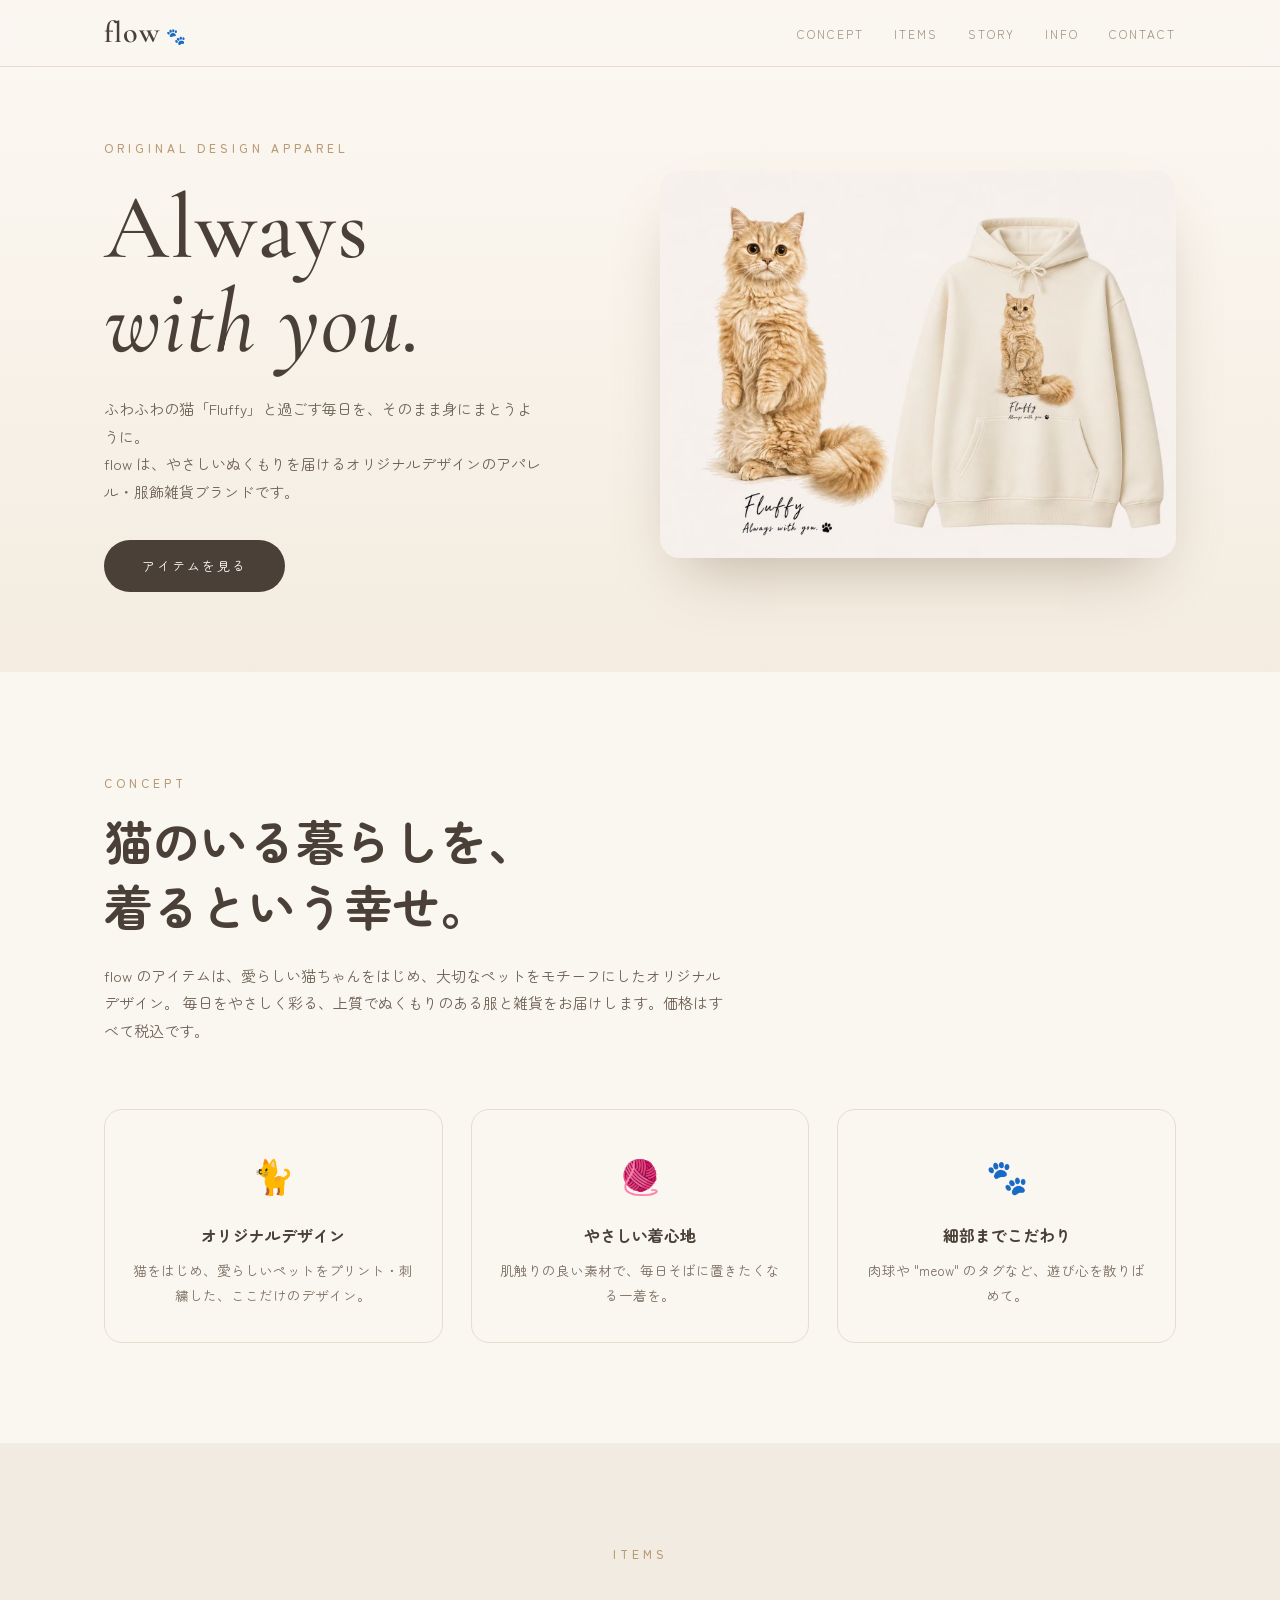
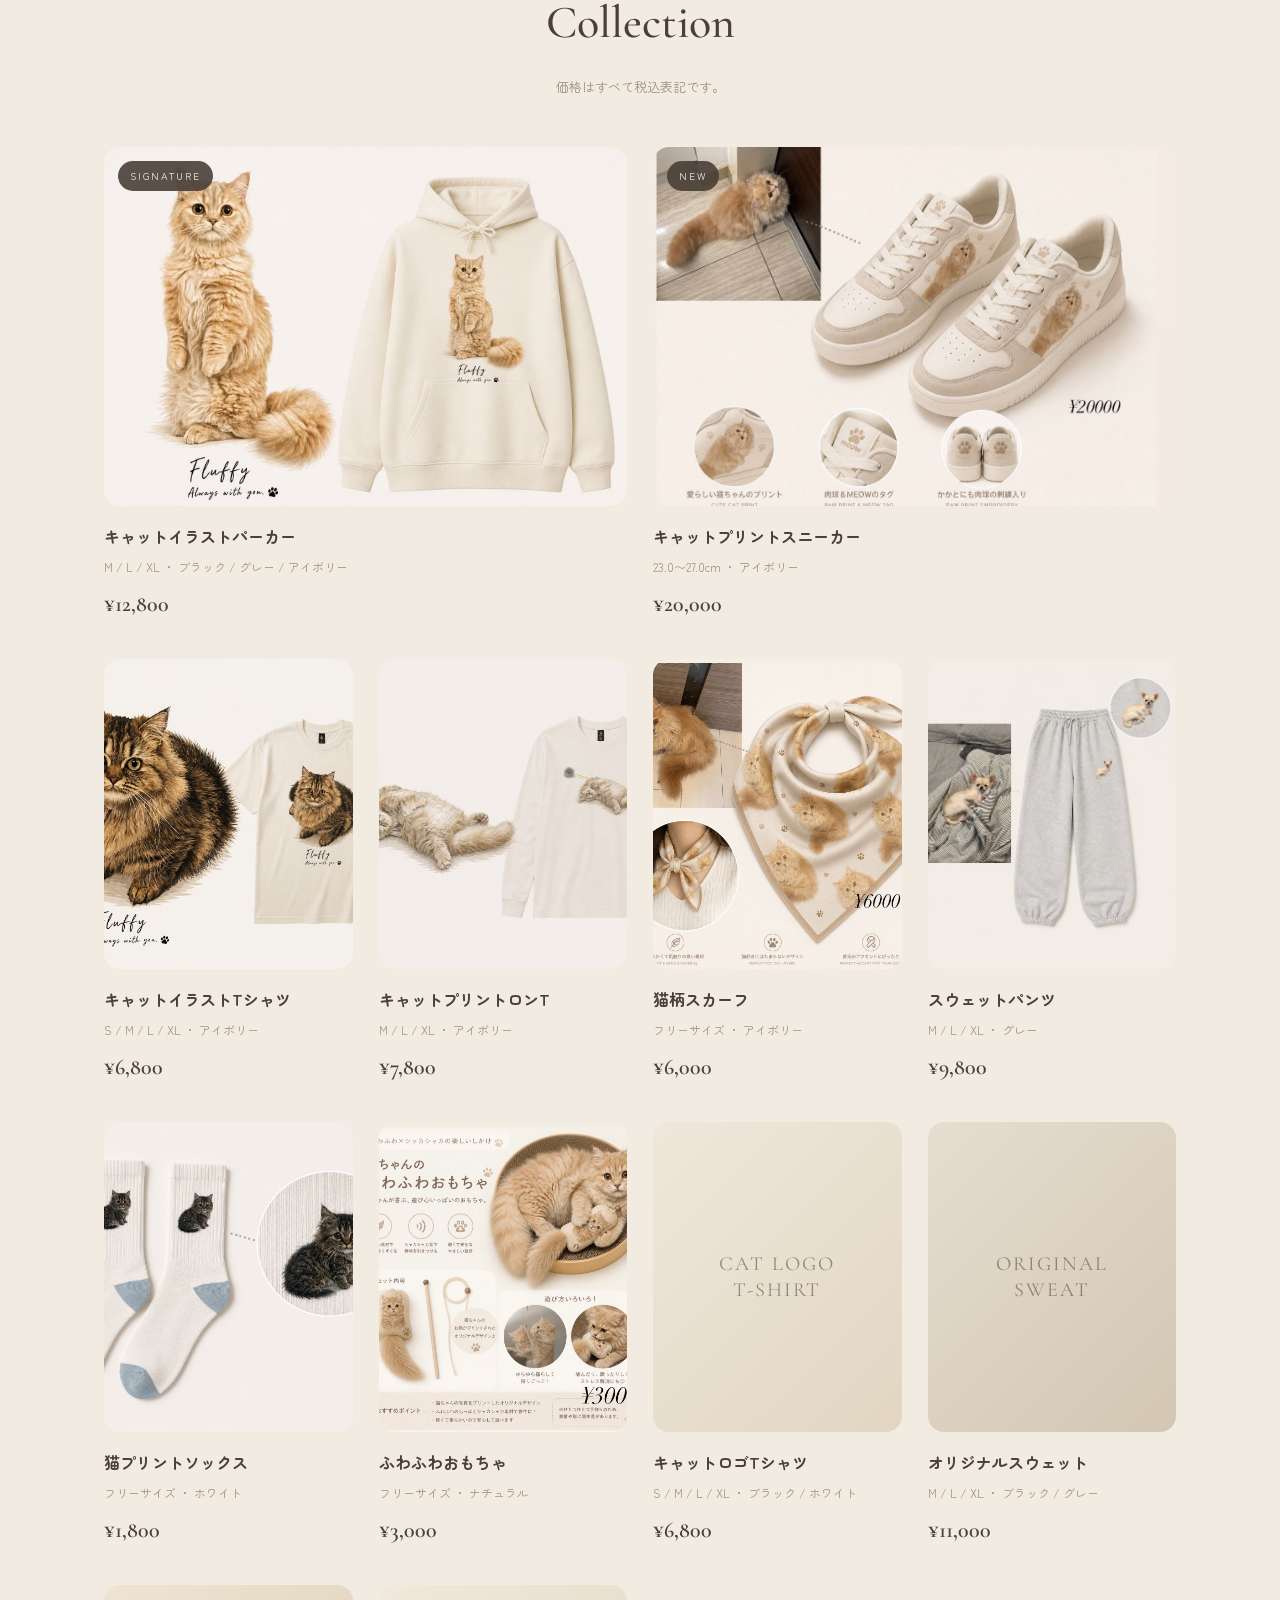
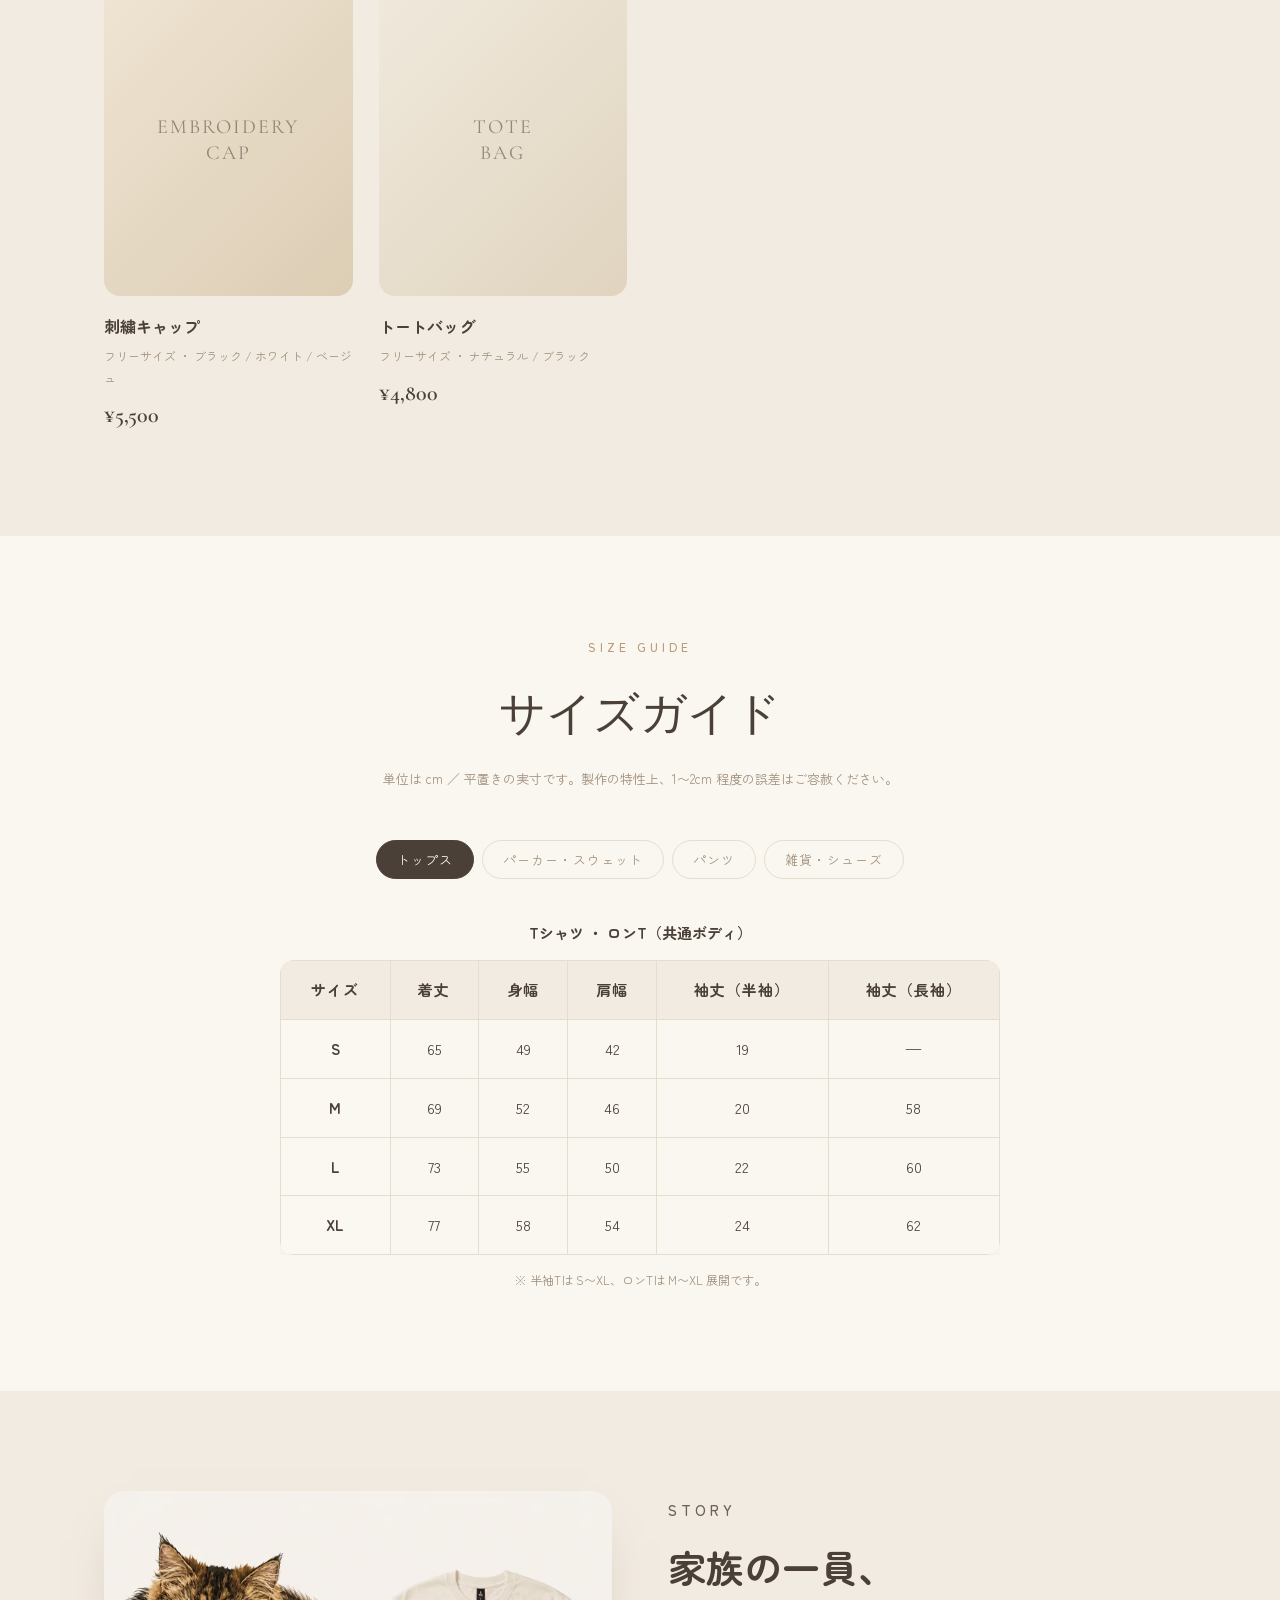
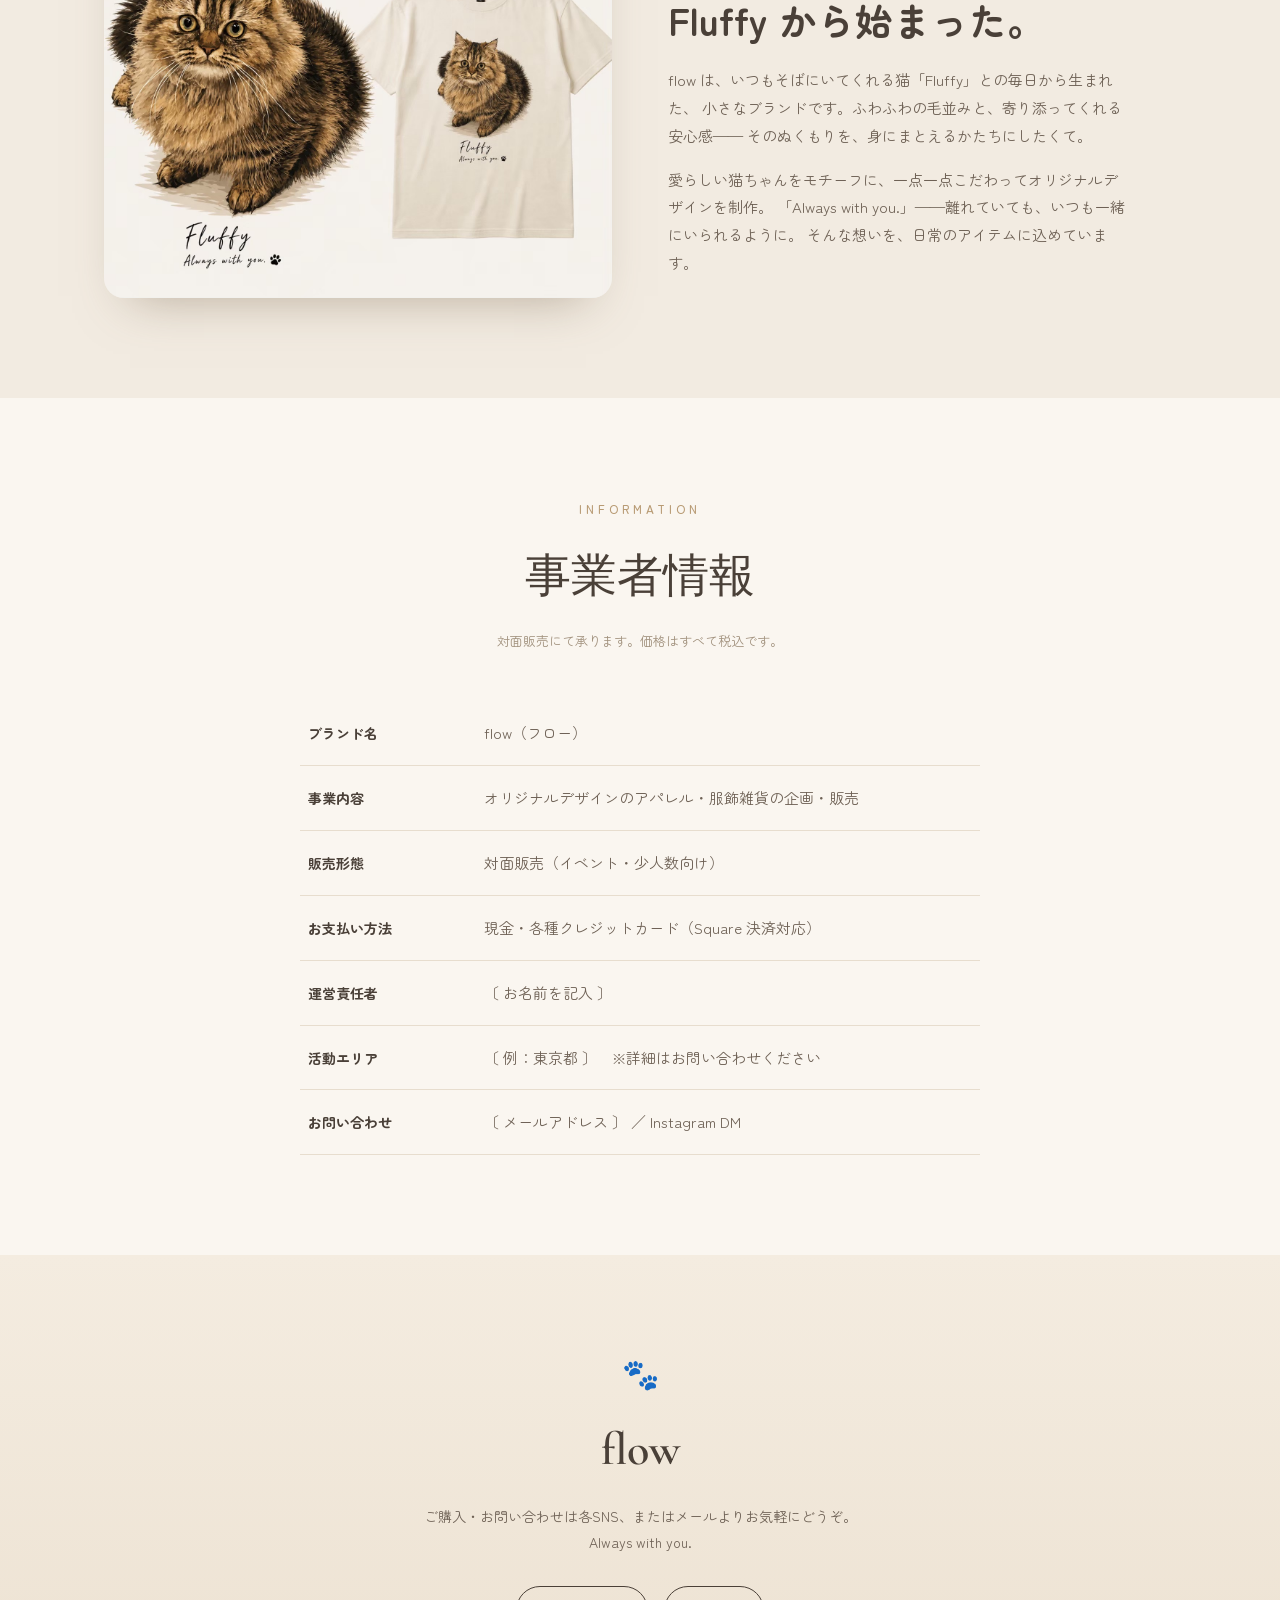
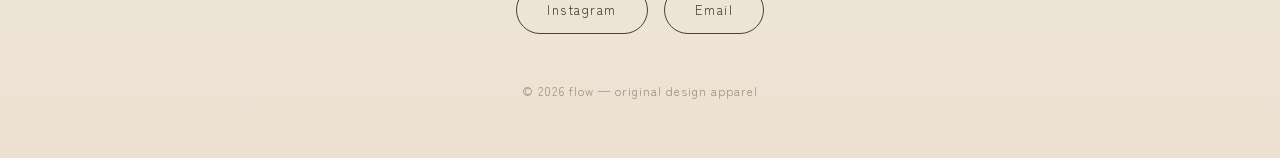
==== commit 39e3bb6a: "Broaden motif copy to cats and other pets Reflect cat-primary + other-pets direction so the dog-prin" ====
--- a/apparel-site/index.html
+++ b/apparel-site/index.html
@@ -55,14 +55,14 @@
         猫のいる暮らしを、<br>着るという幸せ。
       </h2>
       <p class="concept-lead">
-        flow のアイテムは、すべて愛らしい猫ちゃんをモチーフにしたオリジナルデザイン。
+        flow のアイテムは、愛らしい猫ちゃんをはじめ、大切なペットをモチーフにしたオリジナルデザイン。
         毎日をやさしく彩る、上質でぬくもりのある服と雑貨をお届けします。価格はすべて税込です。
       </p>
       <div class="features">
         <div class="feature">
           <span class="feature-icon">🐈</span>
           <h3>オリジナルデザイン</h3>
-          <p>猫ちゃんをプリント・刺繍した、ここだけのデザイン。</p>
+          <p>猫をはじめ、愛らしいペットをプリント・刺繍した、ここだけのデザイン。</p>
         </div>
         <div class="feature">
           <span class="feature-icon">🧶</span>
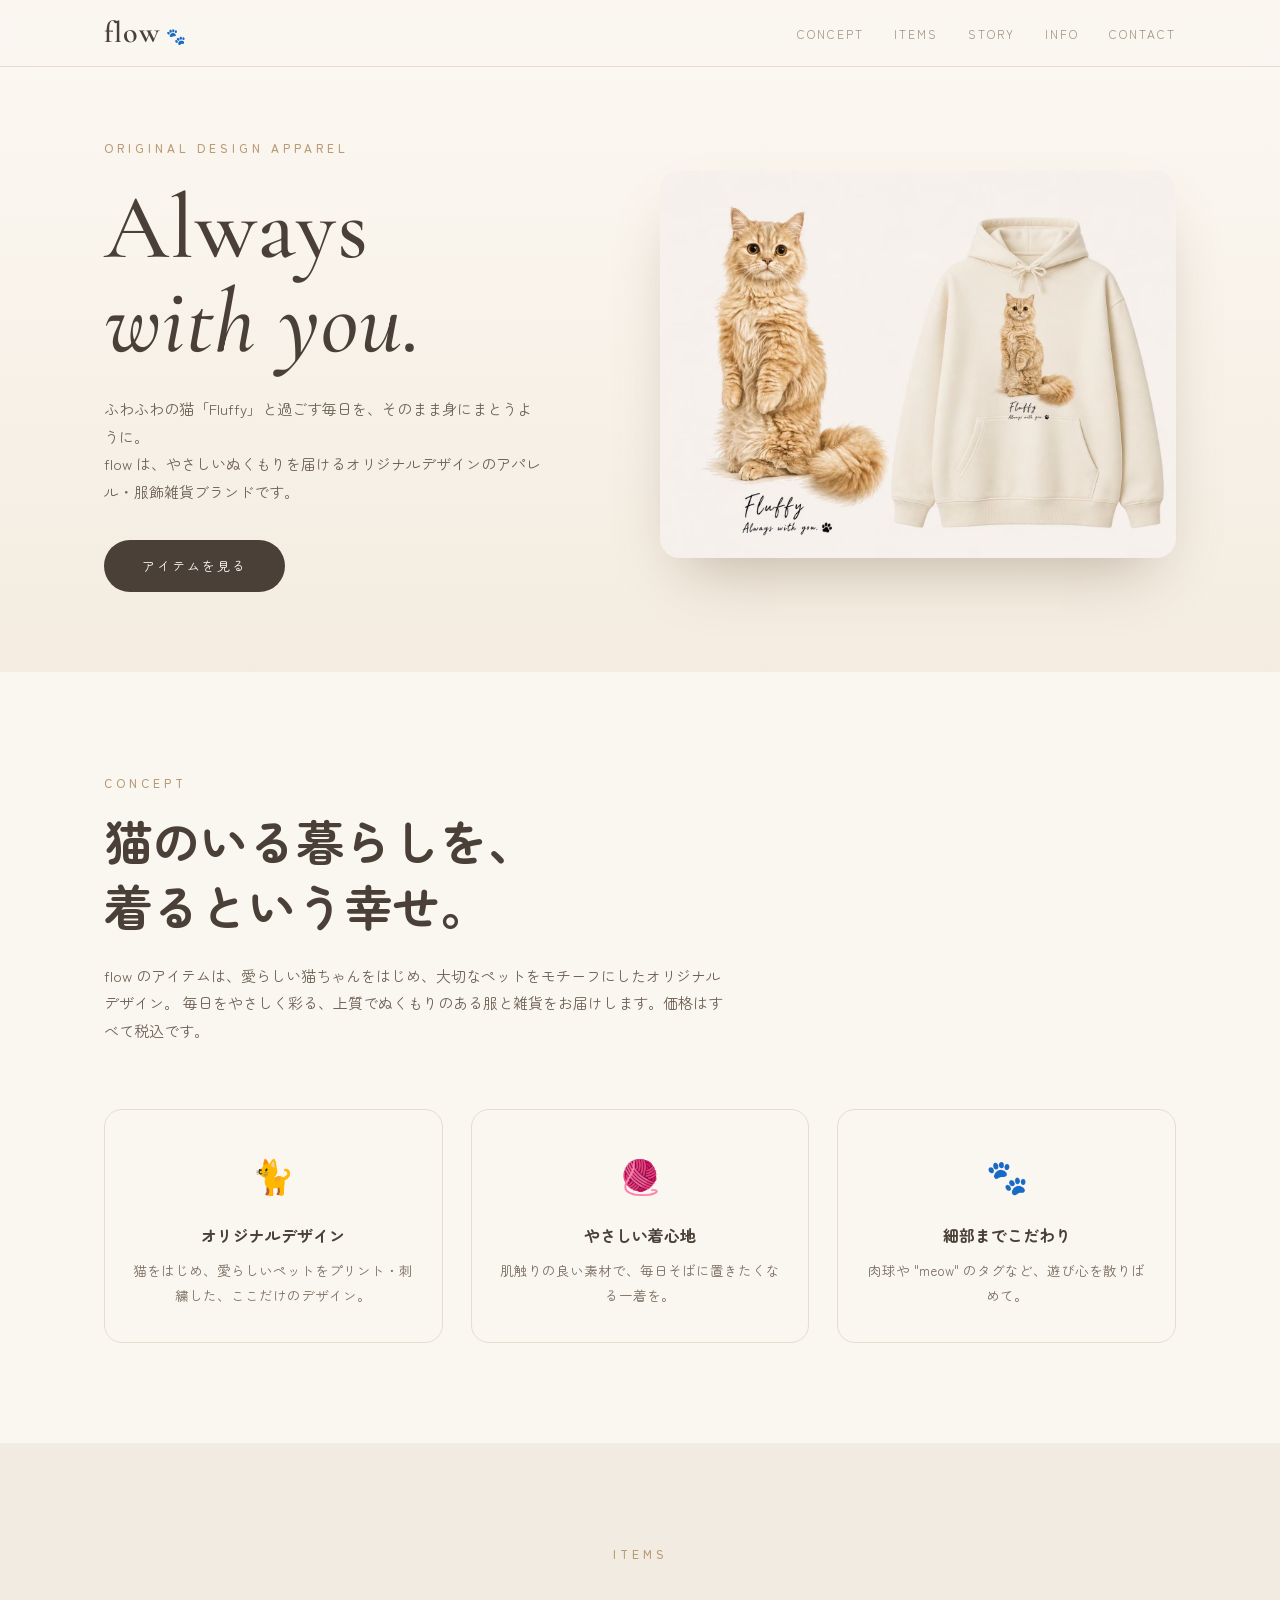
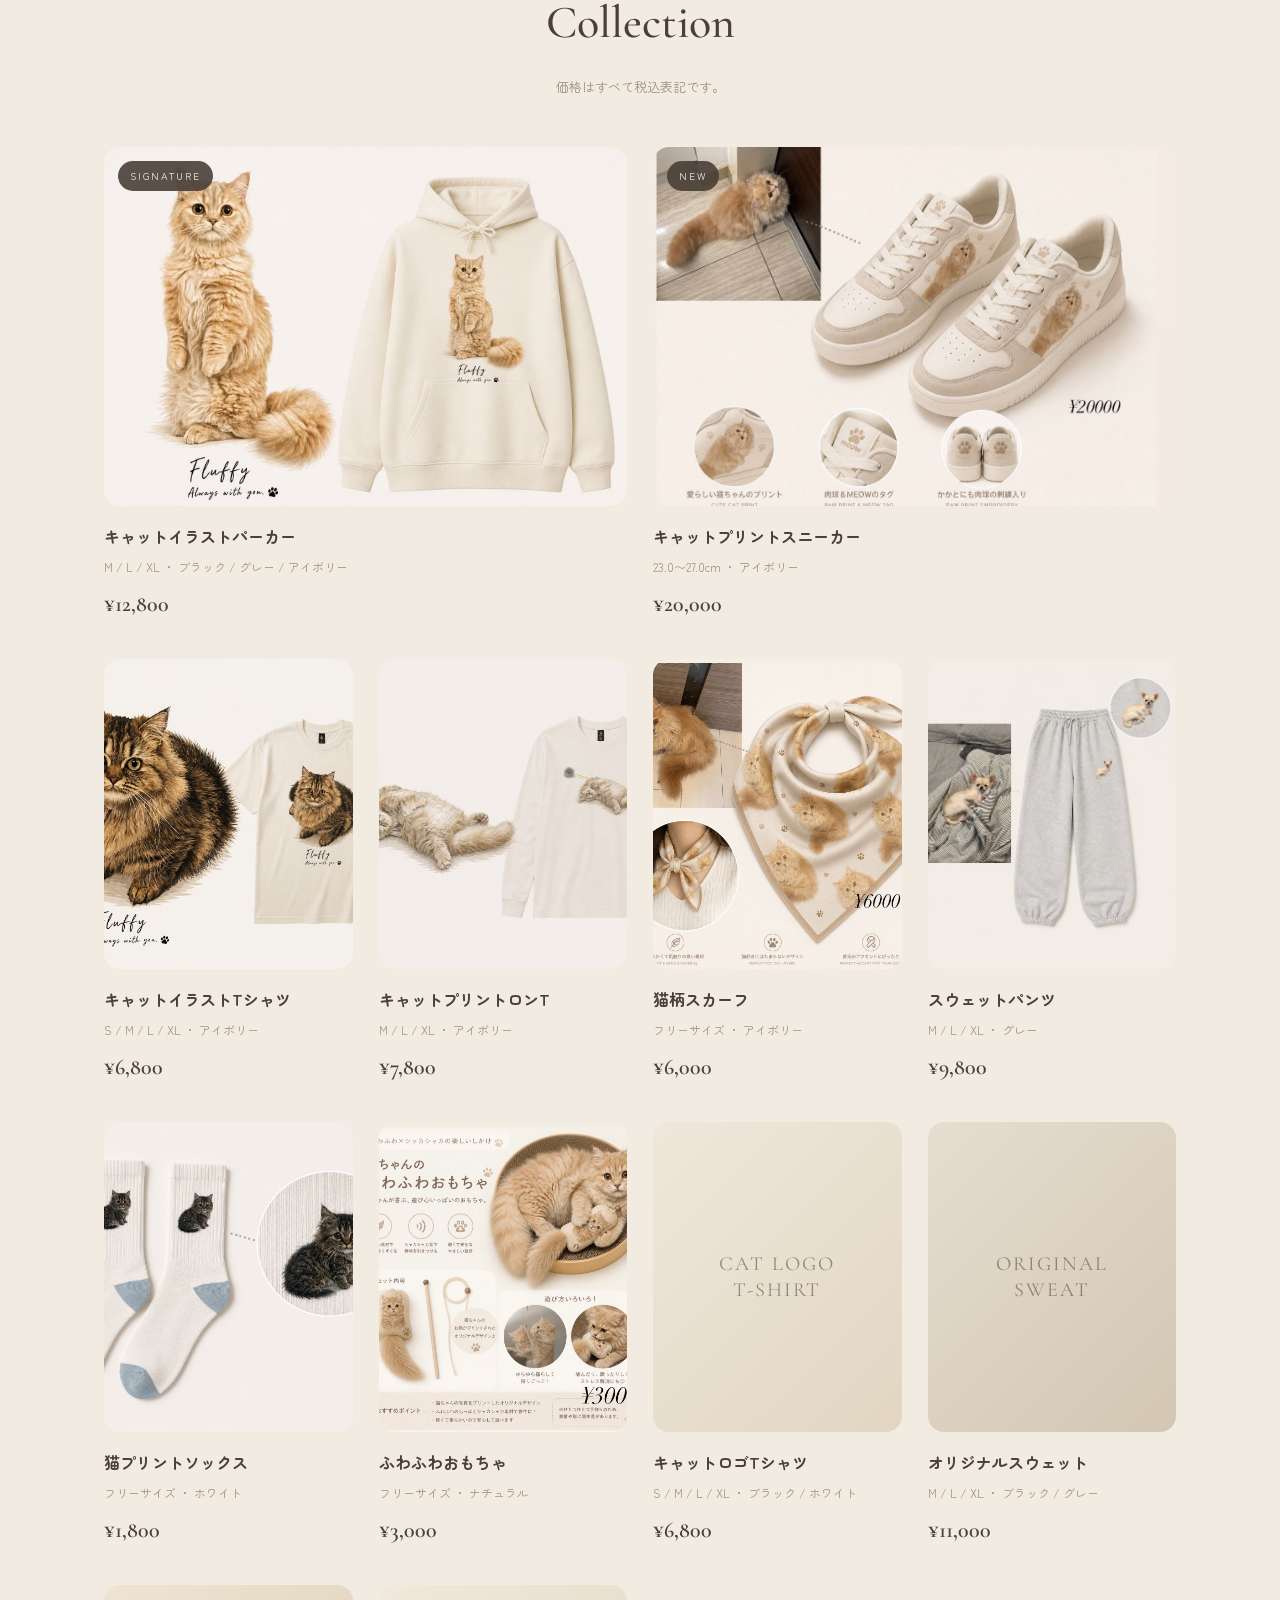
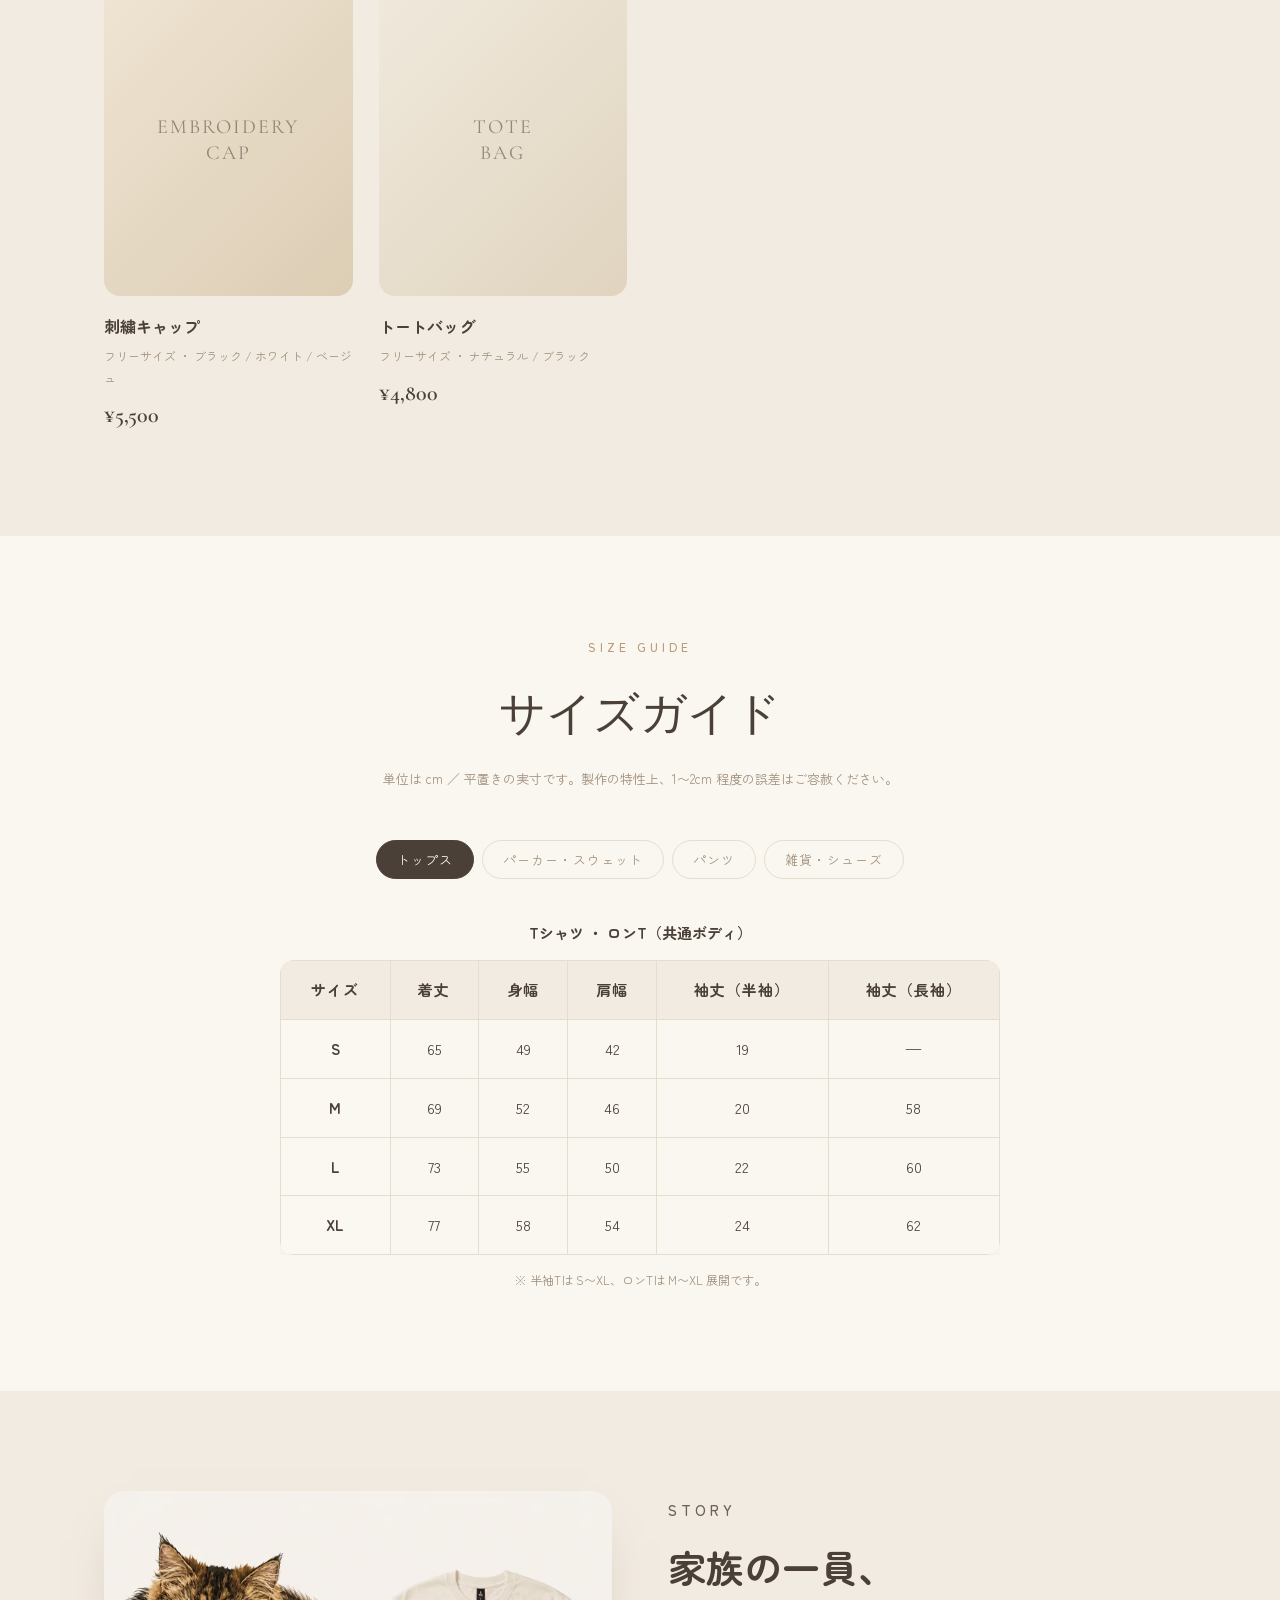
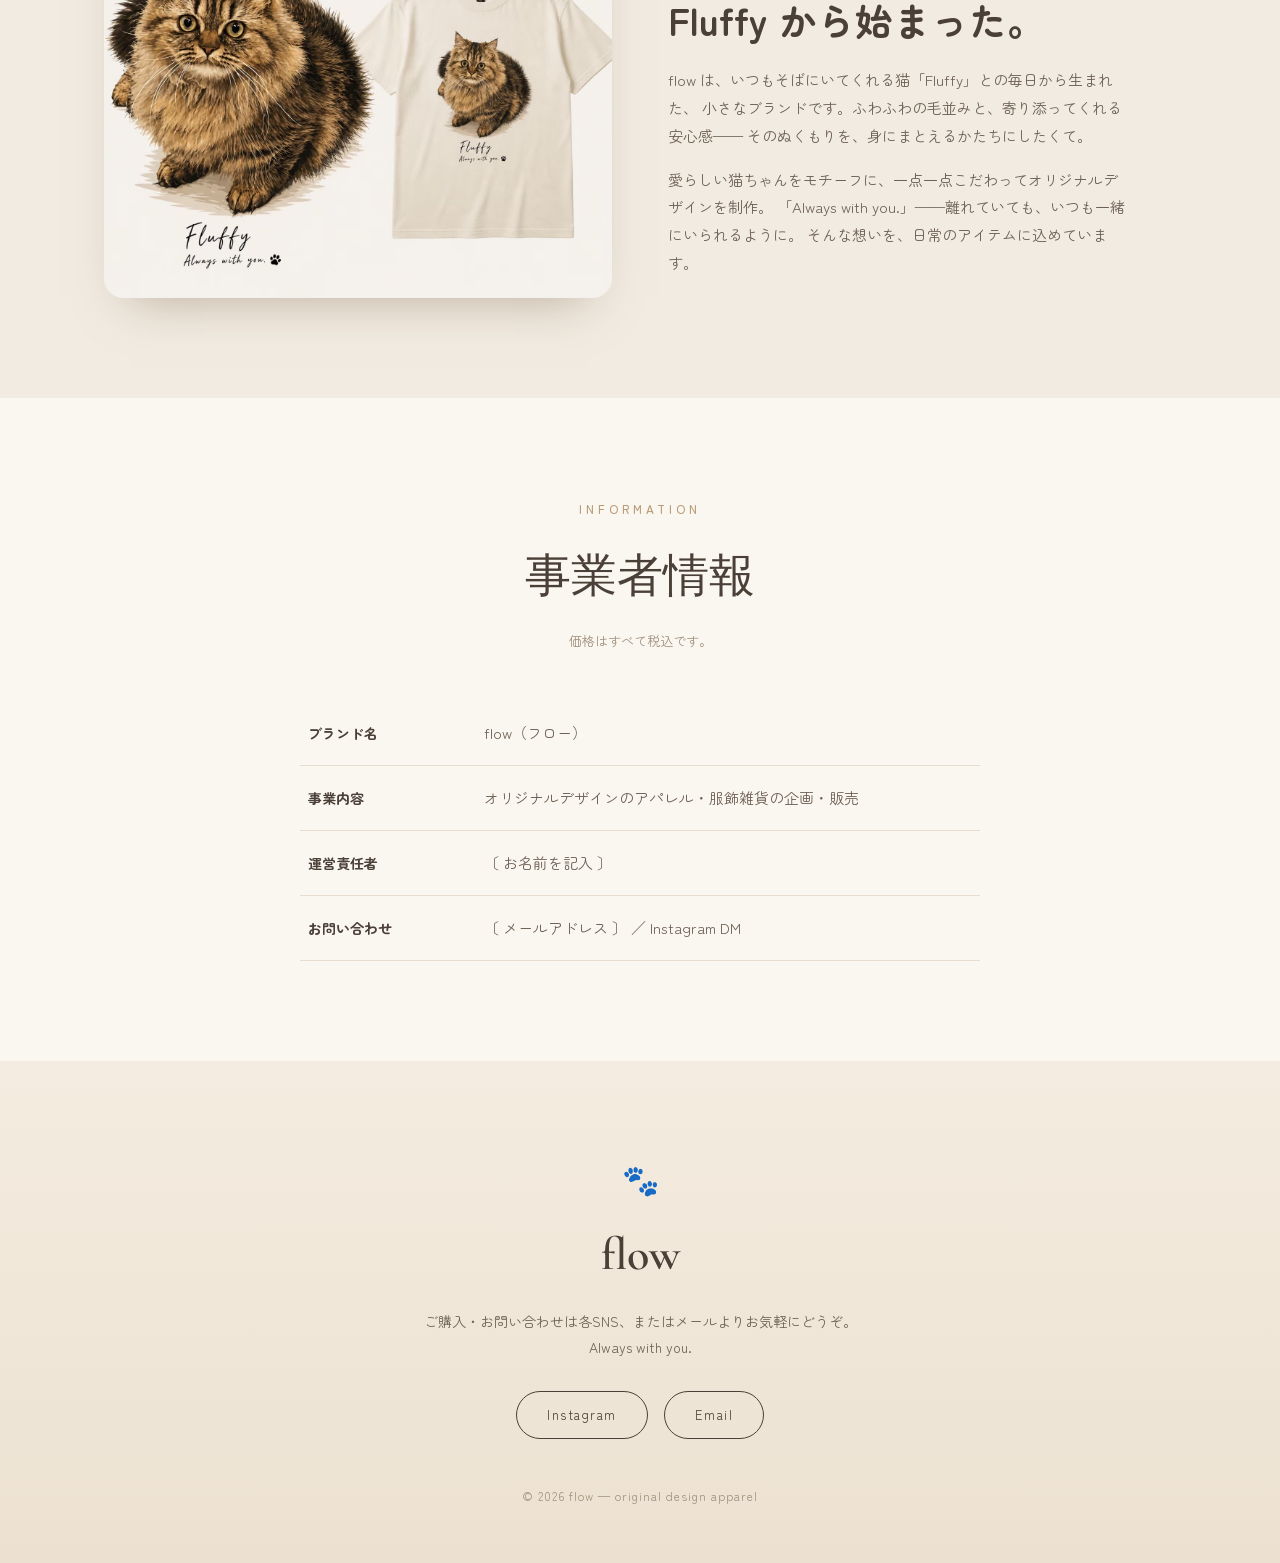
==== commit 41cb4a84: "Trim business info to essentials Remove sales-format, payment-method, and activity-area rows from th" ====
--- a/apparel-site/index.html
+++ b/apparel-site/index.html
@@ -355,16 +355,13 @@
     <div class="wrap">
       <p class="eyebrow center">INFORMATION</p>
       <h2 class="section-title center">事業者情報</h2>
-      <p class="section-sub center">対面販売にて承ります。価格はすべて税込です。</p>
+      <p class="section-sub center">価格はすべて税込です。</p>
 
       <!-- ↓ 〔　〕内はご自身の情報に差し替えてください（審査前に必須） -->
       <dl class="info-list">
         <div class="info-row"><dt>ブランド名</dt><dd>flow（フロー）</dd></div>
         <div class="info-row"><dt>事業内容</dt><dd>オリジナルデザインのアパレル・服飾雑貨の企画・販売</dd></div>
-        <div class="info-row"><dt>販売形態</dt><dd>対面販売（イベント・少人数向け）</dd></div>
-        <div class="info-row"><dt>お支払い方法</dt><dd>現金・各種クレジットカード（Square 決済対応）</dd></div>
         <div class="info-row"><dt>運営責任者</dt><dd>〔 お名前を記入 〕</dd></div>
-        <div class="info-row"><dt>活動エリア</dt><dd>〔 例：東京都 〕　※詳細はお問い合わせください</dd></div>
         <div class="info-row"><dt>お問い合わせ</dt><dd>〔 メールアドレス 〕 ／ Instagram DM</dd></div>
       </dl>
     </div>
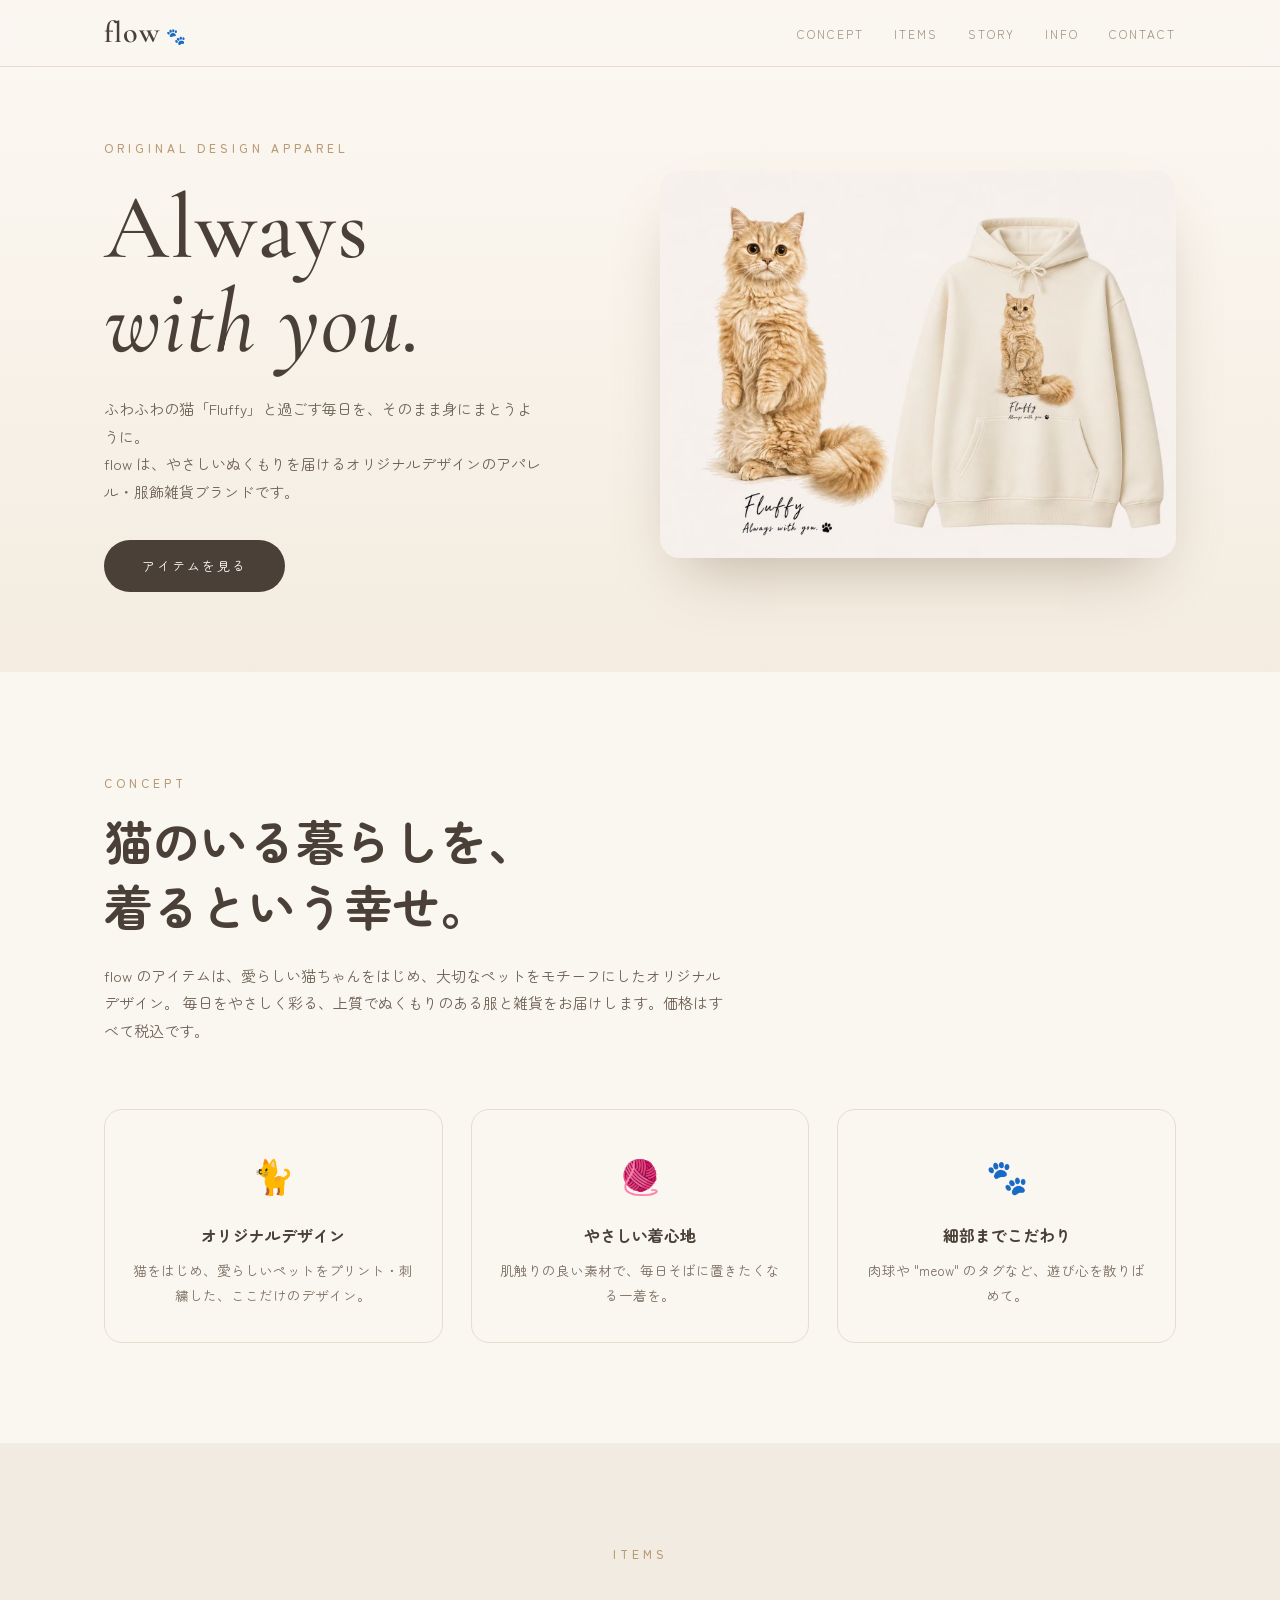
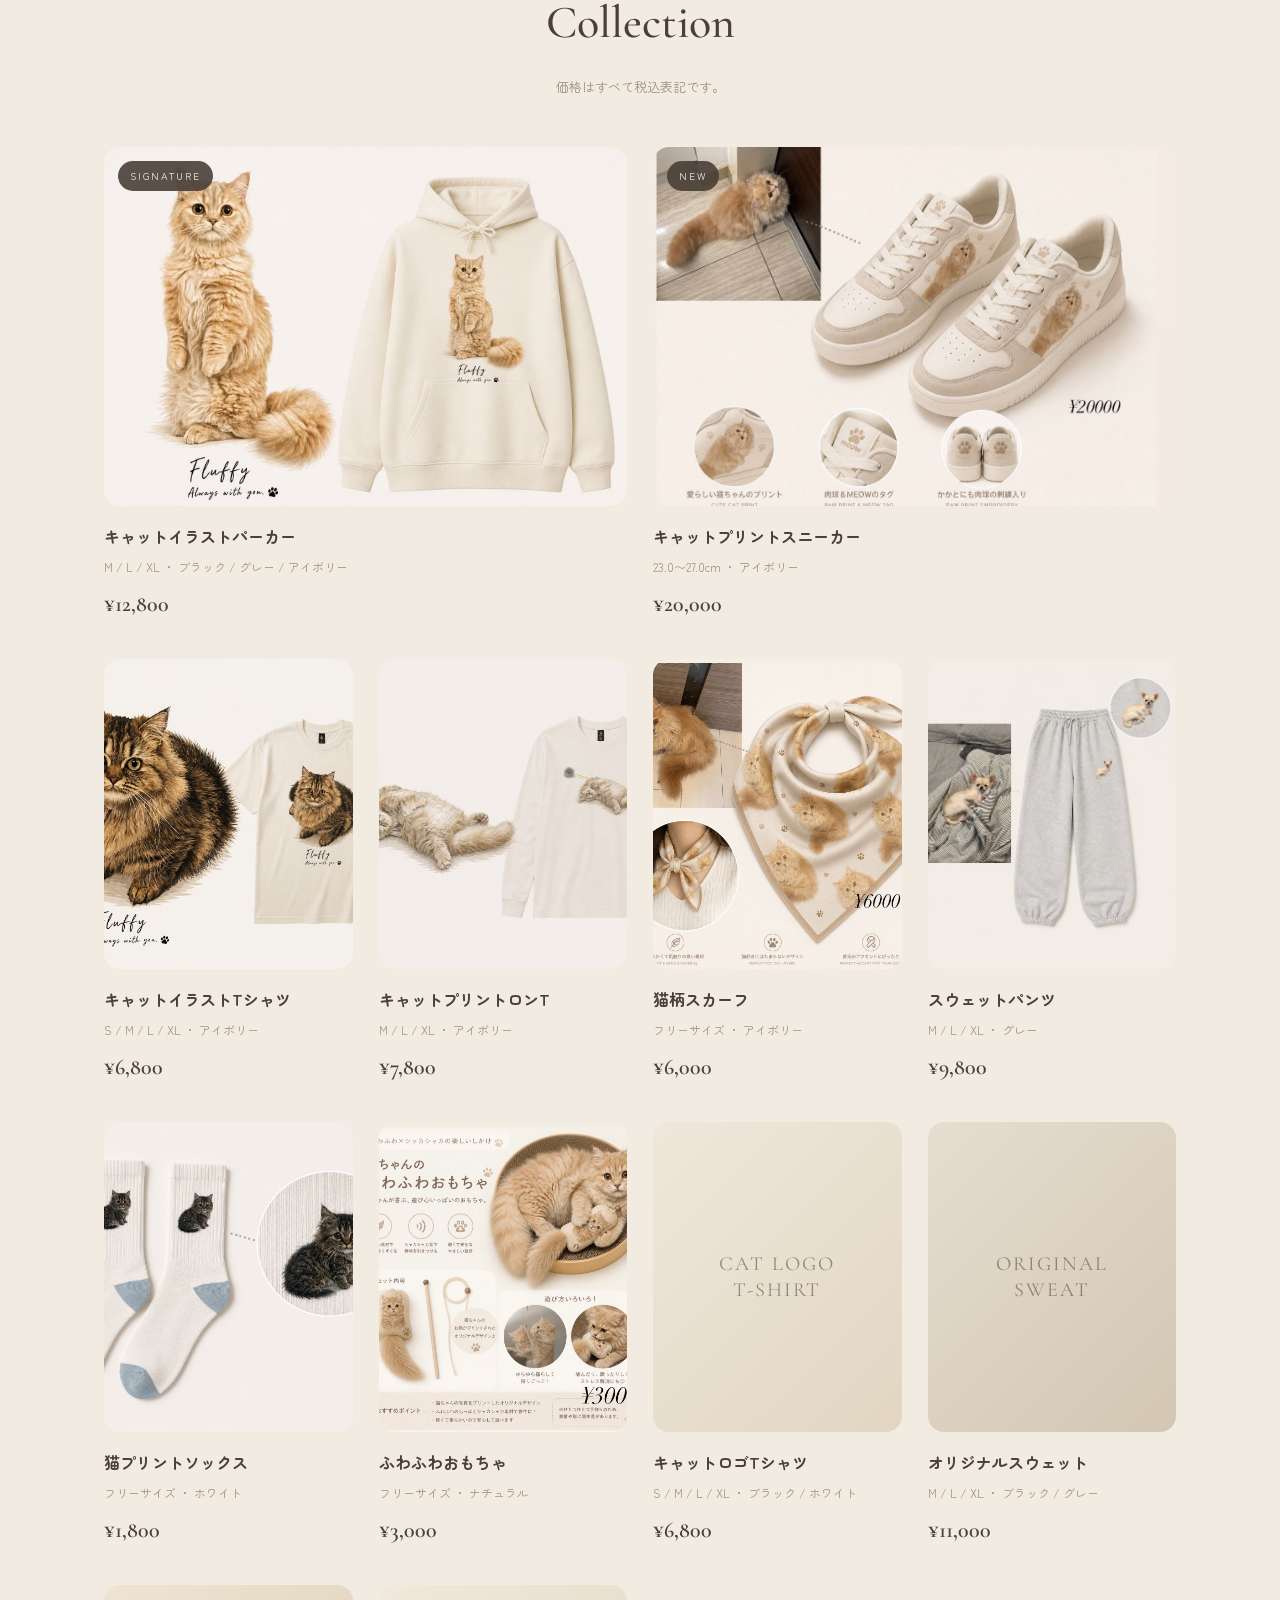
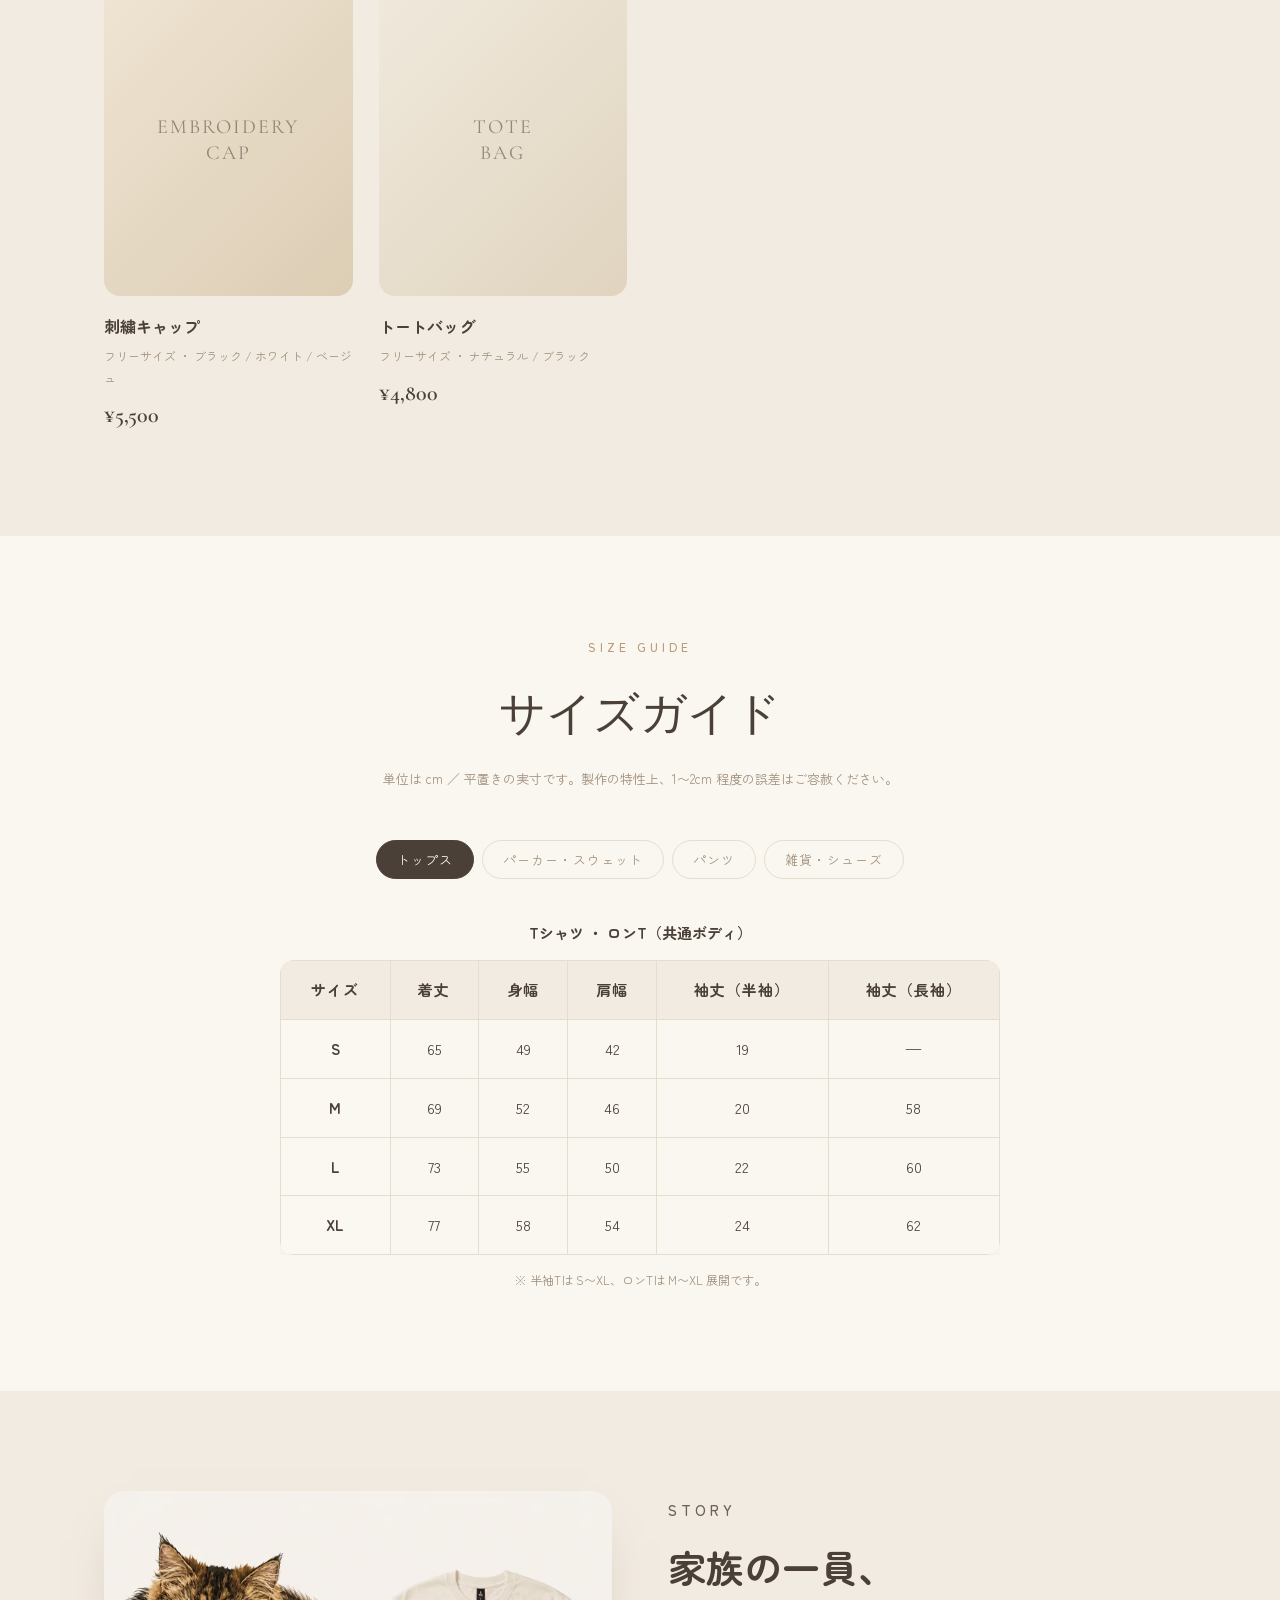
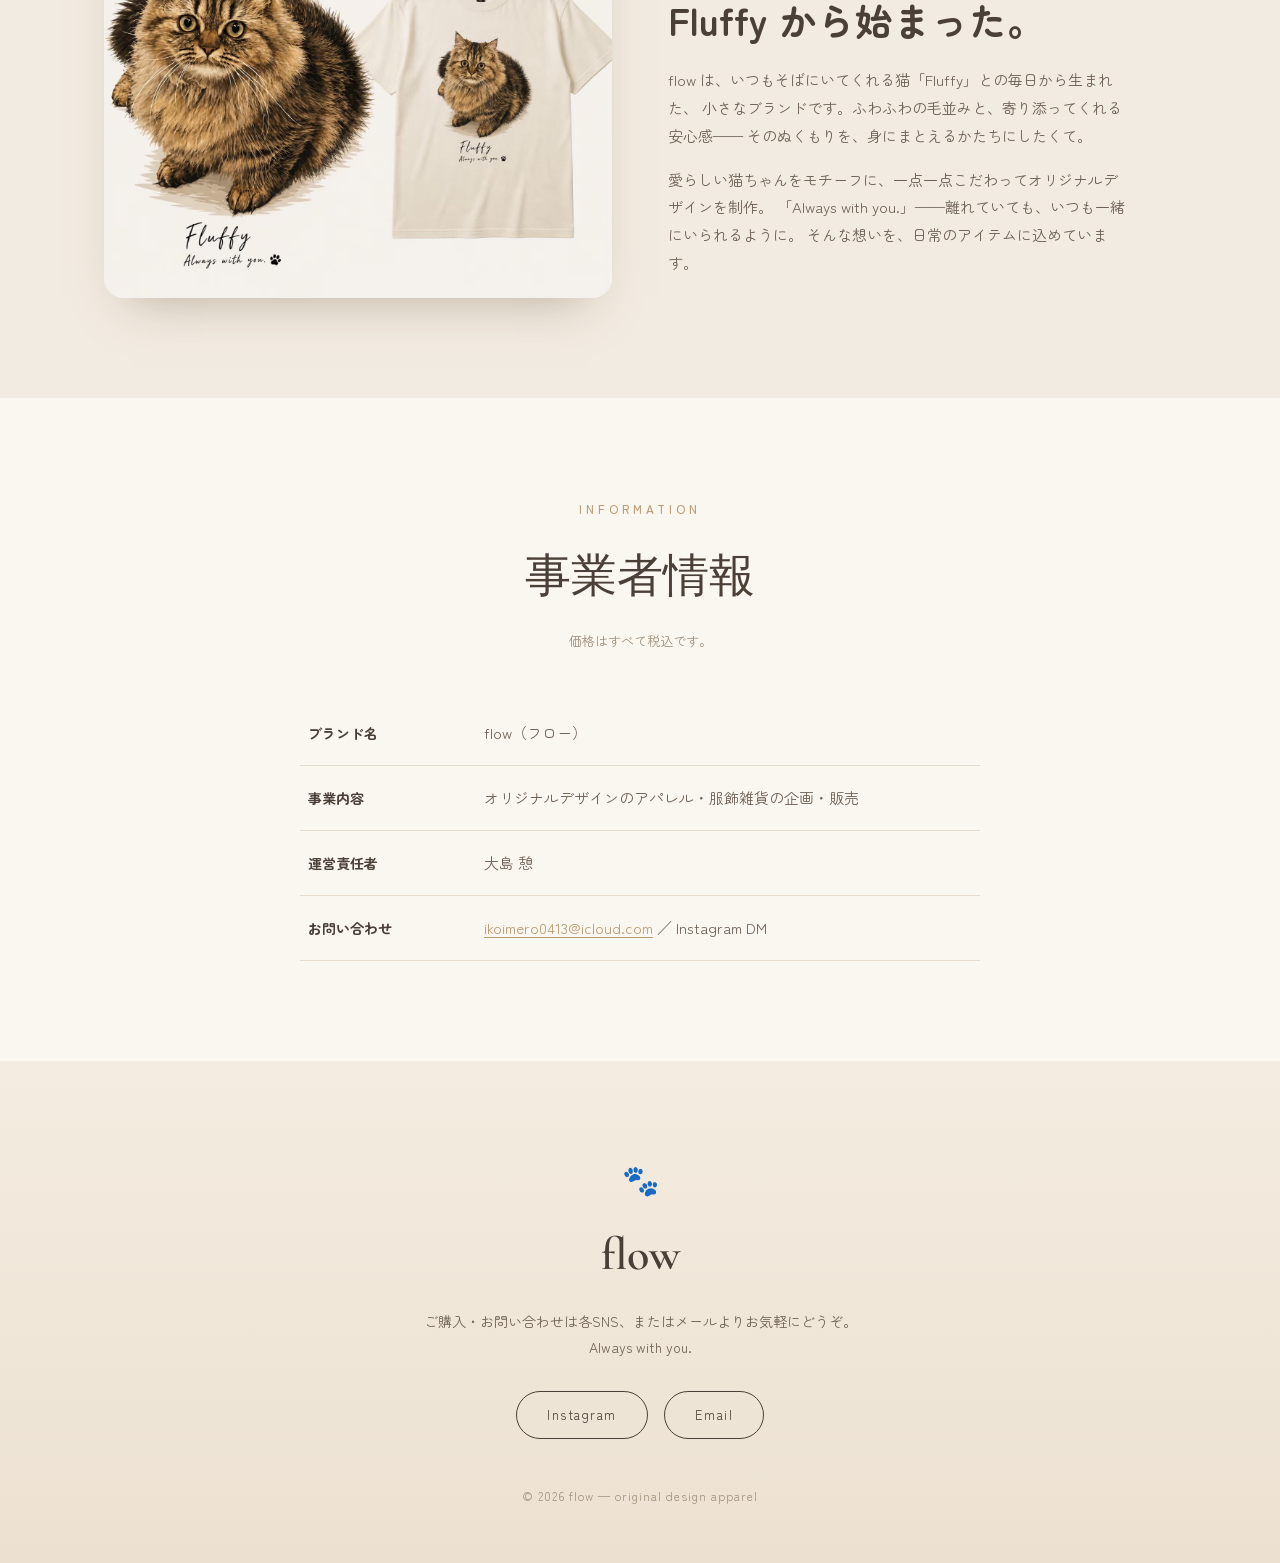
==== commit 47aa0004: "Fill in operator name and contact email Set business owner and contact address in INFORMATION; updat" ====
--- a/apparel-site/index.html
+++ b/apparel-site/index.html
@@ -361,8 +361,8 @@
       <dl class="info-list">
         <div class="info-row"><dt>ブランド名</dt><dd>flow（フロー）</dd></div>
         <div class="info-row"><dt>事業内容</dt><dd>オリジナルデザインのアパレル・服飾雑貨の企画・販売</dd></div>
-        <div class="info-row"><dt>運営責任者</dt><dd>〔 お名前を記入 〕</dd></div>
-        <div class="info-row"><dt>お問い合わせ</dt><dd>〔 メールアドレス 〕 ／ Instagram DM</dd></div>
+        <div class="info-row"><dt>運営責任者</dt><dd>大島 憩</dd></div>
+        <div class="info-row"><dt>お問い合わせ</dt><dd><a href="mailto:ikoimero0413@icloud.com">ikoimero0413@icloud.com</a> ／ Instagram DM</dd></div>
       </dl>
     </div>
   </section>
@@ -378,7 +378,7 @@
       </p>
       <div class="links">
         <a href="https://instagram.com/" target="_blank" rel="noopener">Instagram</a>
-        <a href="mailto:hello@flow-apparel.jp">Email</a>
+        <a href="mailto:ikoimero0413@icloud.com">Email</a>
       </div>
       <p class="copyright">© 2026 flow — original design apparel</p>
     </div>
--- a/apparel-site/styles.css
+++ b/apparel-site/styles.css
@@ -157,6 +157,8 @@
 }
 .info-row dt { font-weight: 700; font-size: 14px; color: var(--ink); }
 .info-row dd { font-size: 15px; color: #6e6155; }
+.info-row dd a { color: var(--accent); text-decoration: underline; text-underline-offset: 3px; }
+.info-row dd a:hover { color: var(--ink); }
 
 /* ===== サイズ表 ===== */
 .size-tabs { display: flex; flex-wrap: wrap; gap: 8px; justify-content: center; margin-bottom: 40px; }
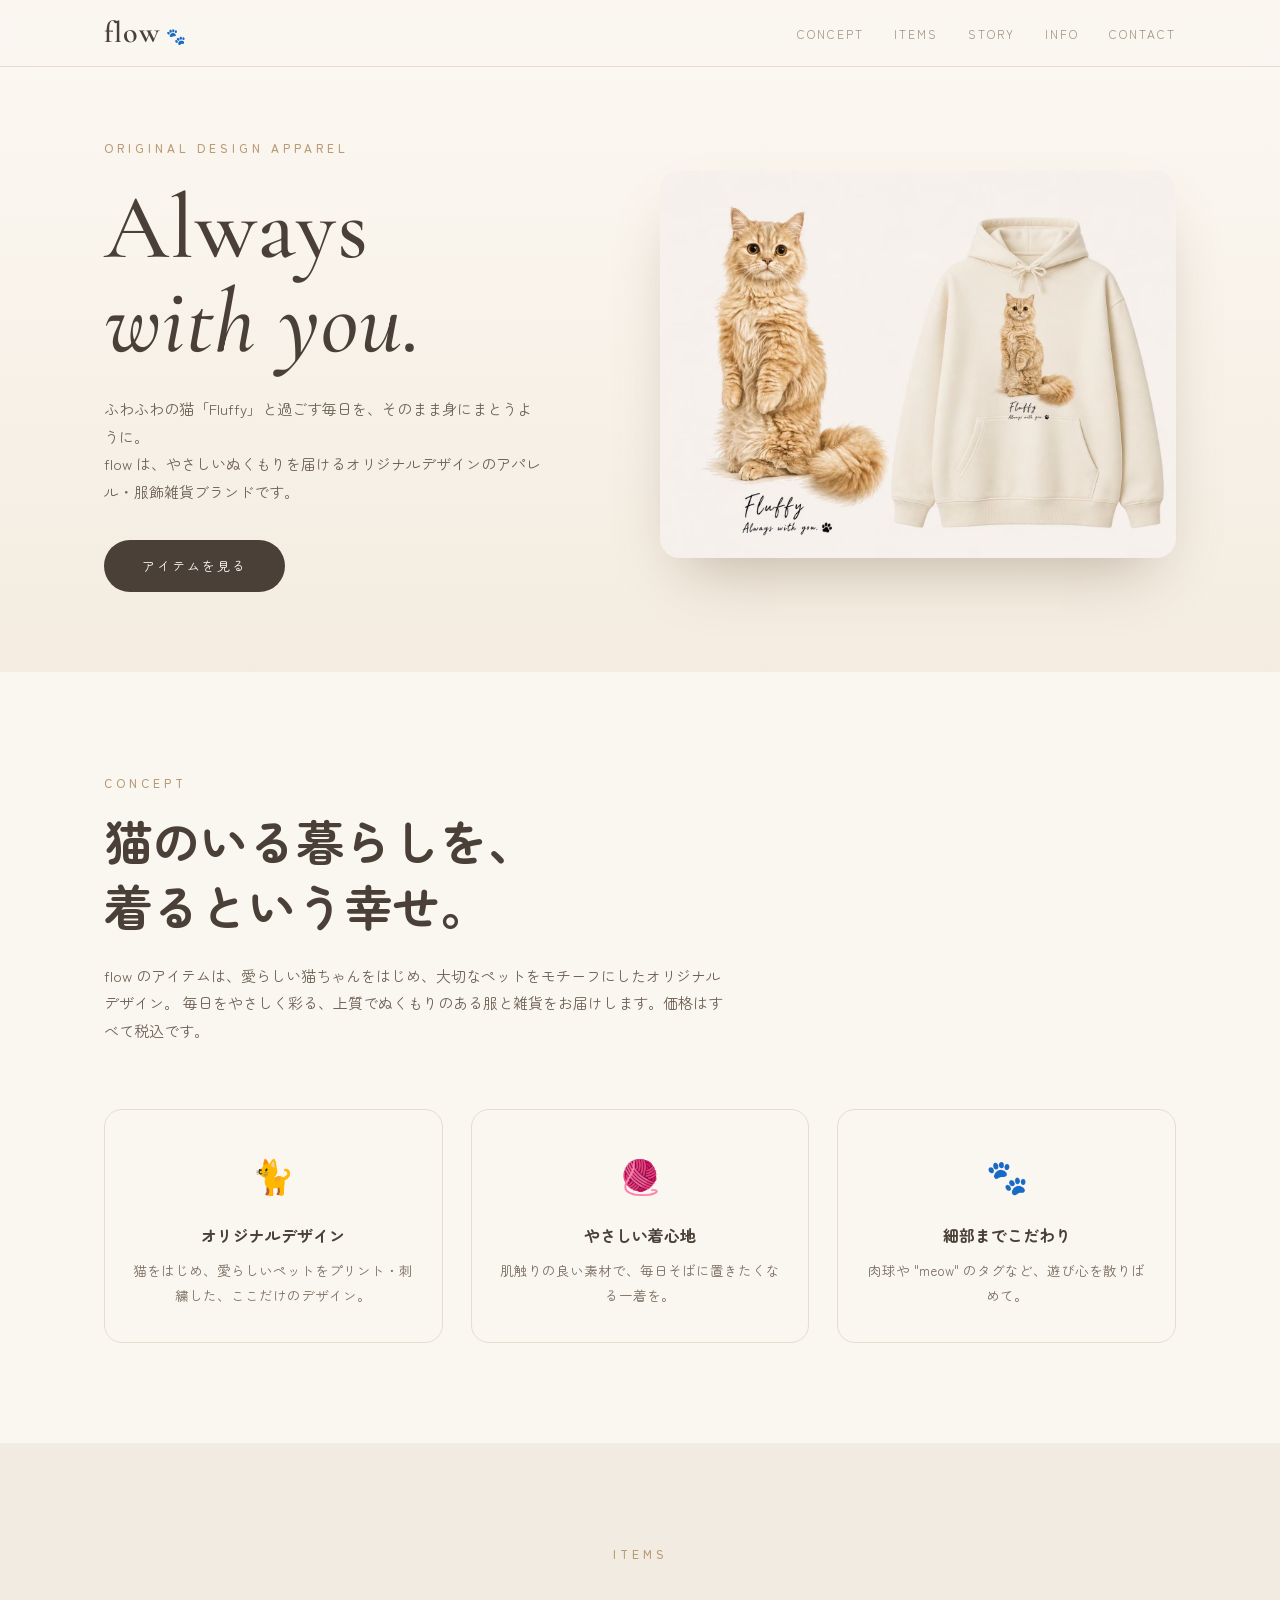
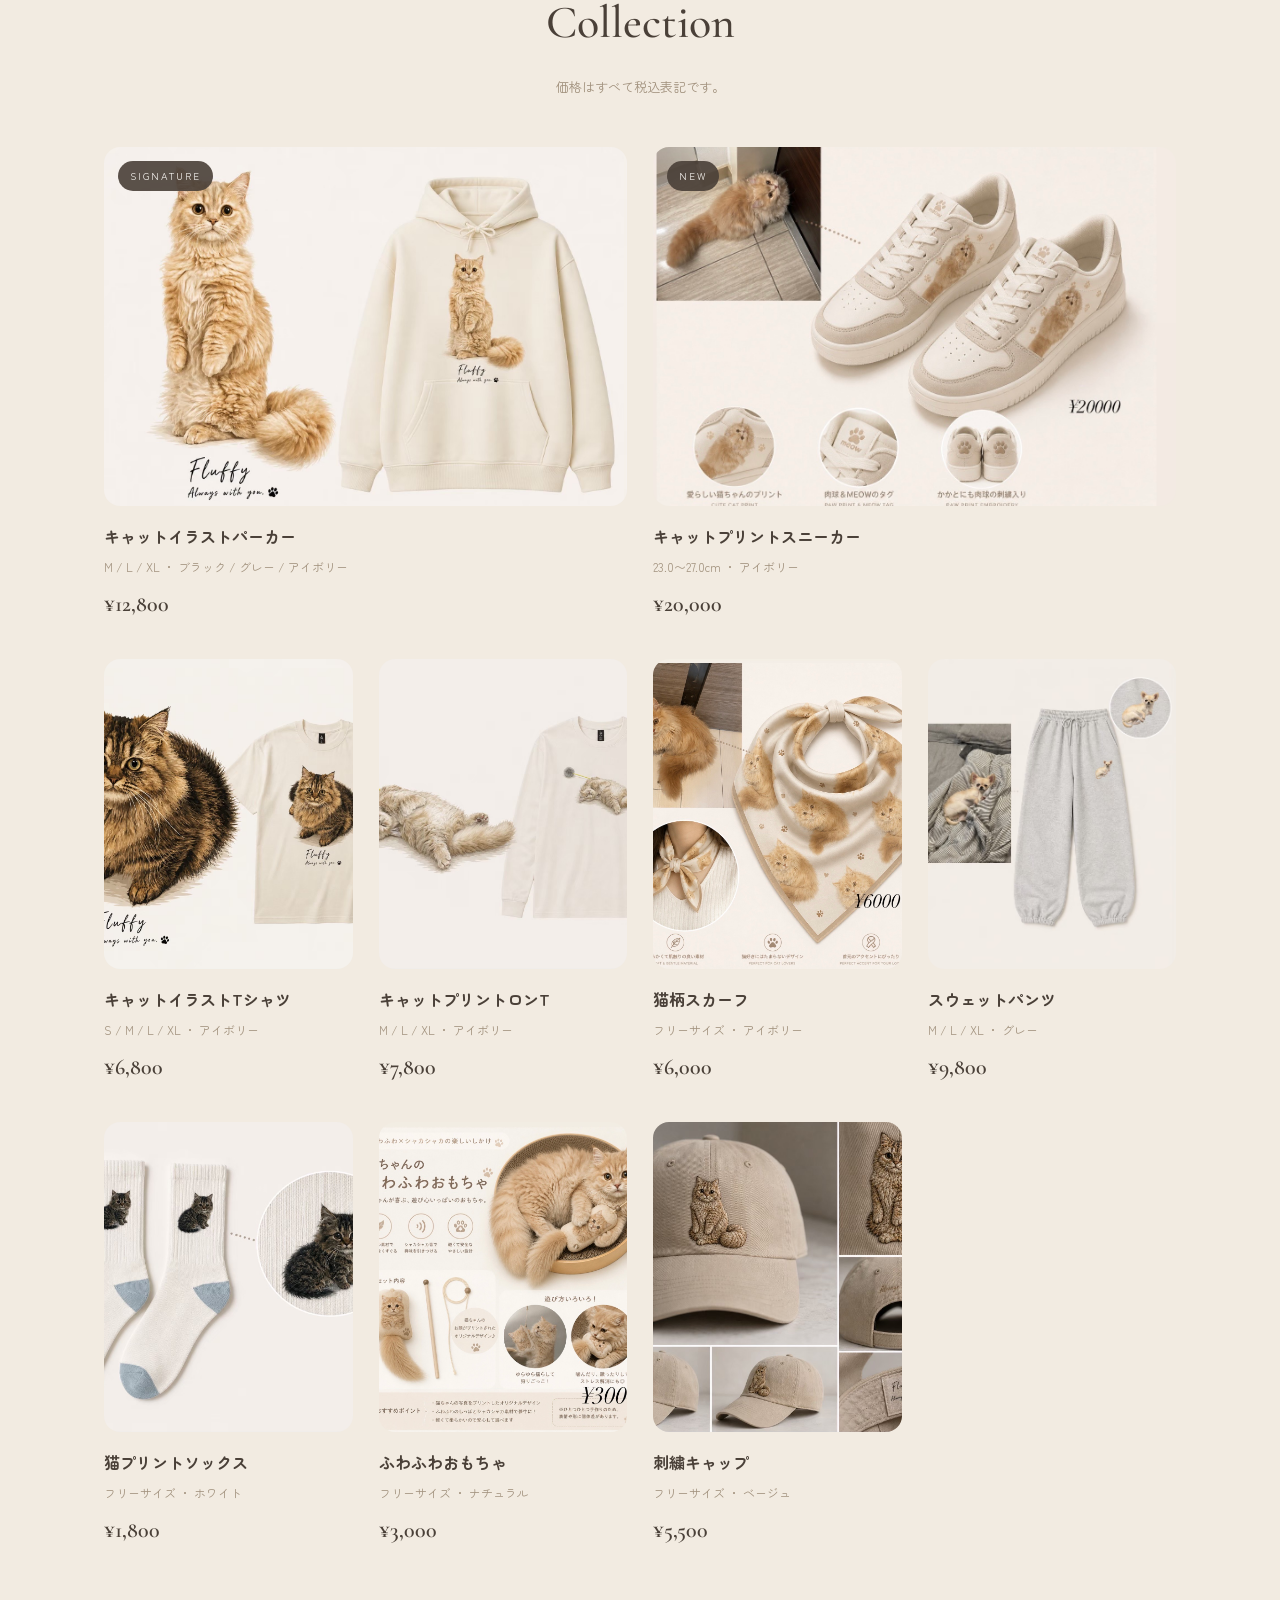
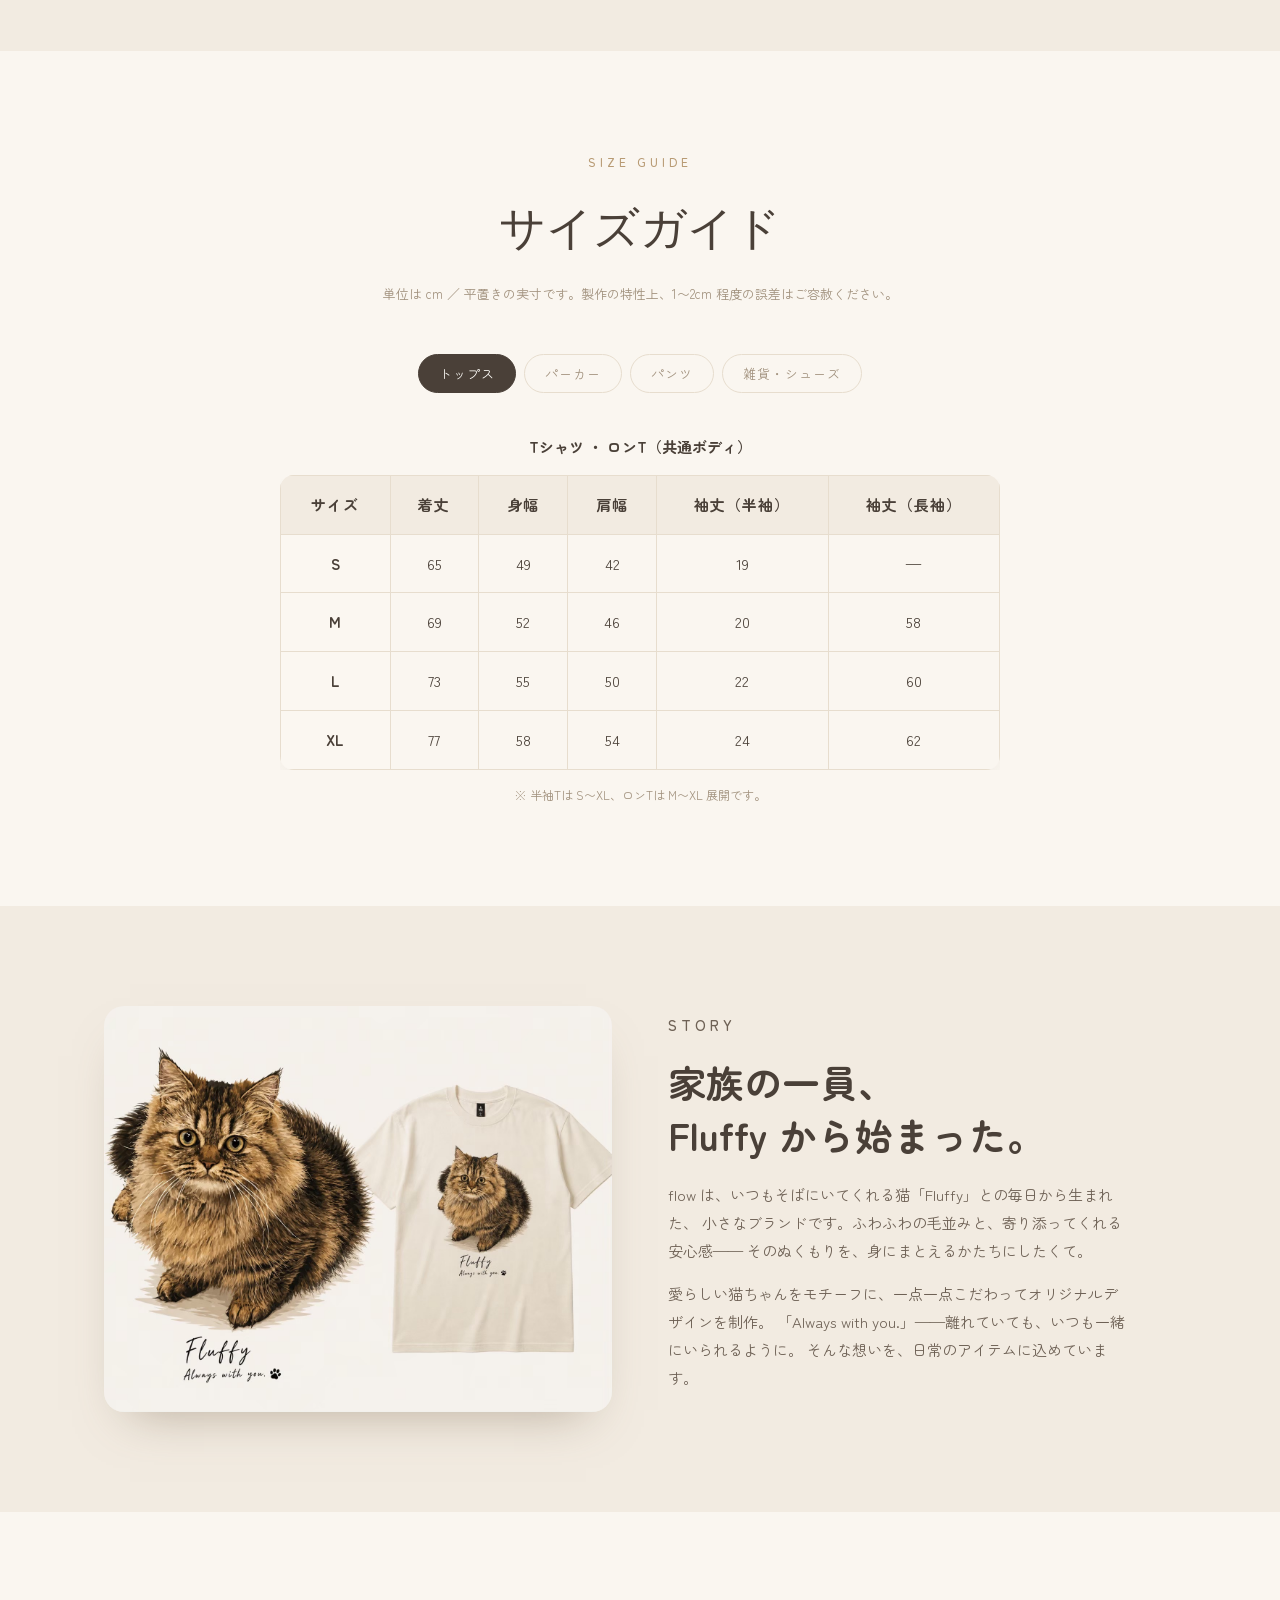
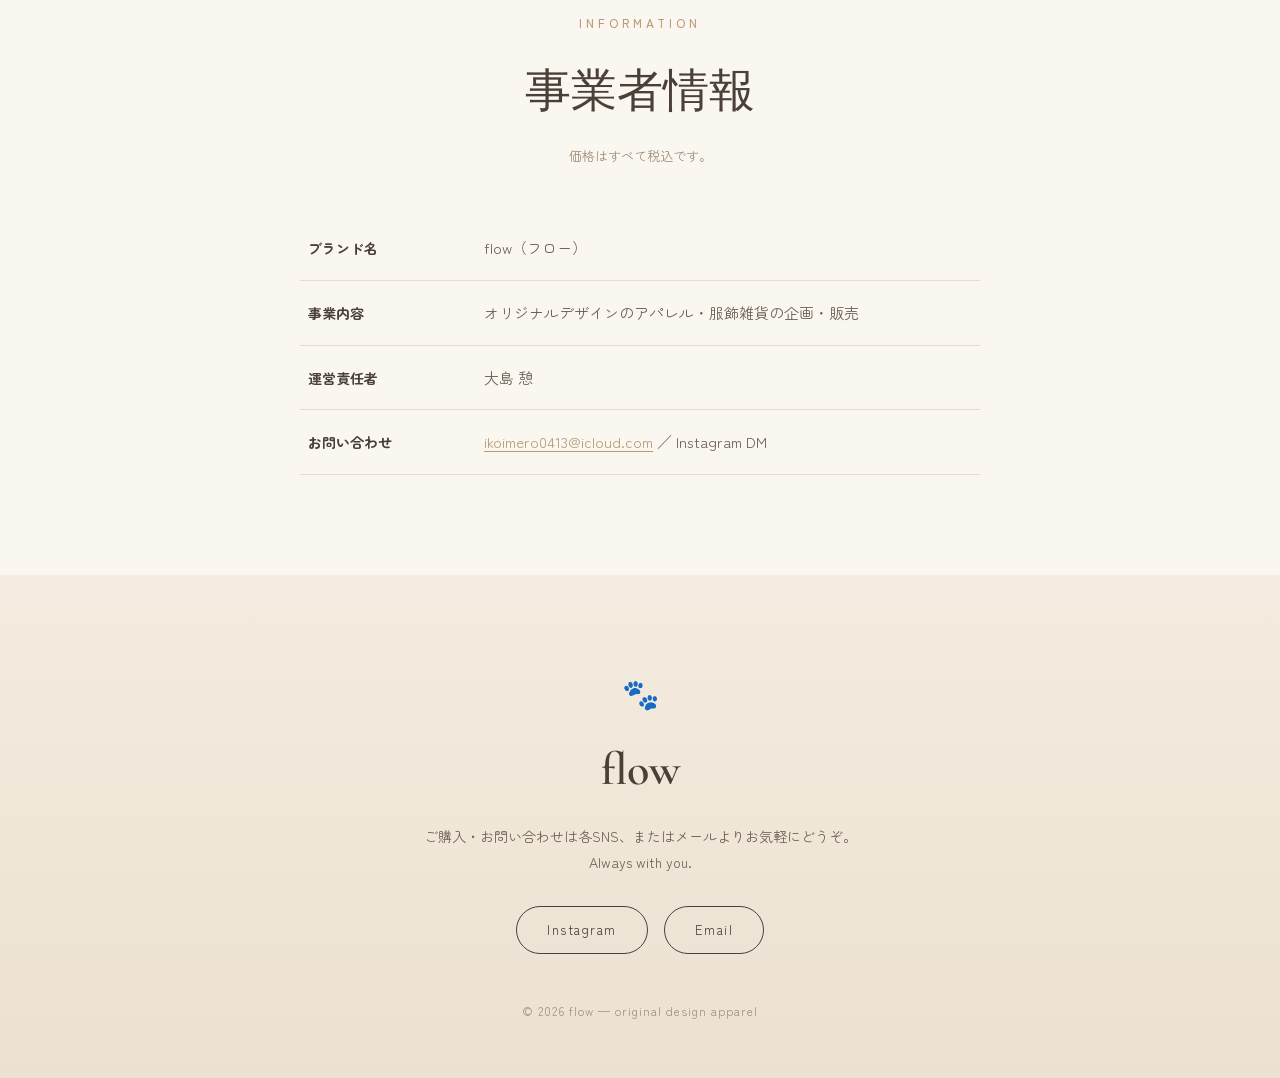
==== commit 9604bafa: "Add cap photo and remove image-less products - Add embroidered cap product photo (replaces swatch pl" ====
--- a/apparel-site/index.html
+++ b/apparel-site/index.html
@@ -178,46 +178,13 @@
         </article>
 
         <article class="card">
-          <div class="card-img swatch swatch-tee">
-            <span class="swatch-label">CAT LOGO<br>T-SHIRT</span>
-          </div>
-          <div class="card-body">
-            <h3 class="card-name">キャットロゴTシャツ</h3>
-            <p class="card-meta">S / M / L / XL ・ ブラック / ホワイト</p>
-            <p class="card-price">¥6,800</p>
-          </div>
-        </article>
-
-        <article class="card">
-          <div class="card-img swatch swatch-sweat">
-            <span class="swatch-label">ORIGINAL<br>SWEAT</span>
-          </div>
-          <div class="card-body">
-            <h3 class="card-name">オリジナルスウェット</h3>
-            <p class="card-meta">M / L / XL ・ ブラック / グレー</p>
-            <p class="card-price">¥11,000</p>
-          </div>
-        </article>
-
-        <article class="card">
-          <div class="card-img swatch swatch-cap">
-            <span class="swatch-label">EMBROIDERY<br>CAP</span>
+          <div class="card-img">
+            <img src="assets/cap.jpeg" alt="刺繍キャップ Fluffy" loading="lazy">
           </div>
           <div class="card-body">
             <h3 class="card-name">刺繍キャップ</h3>
-            <p class="card-meta">フリーサイズ ・ ブラック / ホワイト / ベージュ</p>
+            <p class="card-meta">フリーサイズ ・ ベージュ</p>
             <p class="card-price">¥5,500</p>
-          </div>
-        </article>
-
-        <article class="card">
-          <div class="card-img swatch swatch-tote">
-            <span class="swatch-label">TOTE<br>BAG</span>
-          </div>
-          <div class="card-body">
-            <h3 class="card-name">トートバッグ</h3>
-            <p class="card-meta">フリーサイズ ・ ナチュラル / ブラック</p>
-            <p class="card-price">¥4,800</p>
           </div>
         </article>
 
@@ -234,7 +201,7 @@
 
       <div class="size-tabs" role="tablist">
         <button class="size-tab is-active" data-panel="tops" type="button">トップス</button>
-        <button class="size-tab" data-panel="sweat" type="button">パーカー・スウェット</button>
+        <button class="size-tab" data-panel="sweat" type="button">パーカー</button>
         <button class="size-tab" data-panel="pants" type="button">パンツ</button>
         <button class="size-tab" data-panel="goods" type="button">雑貨・シューズ</button>
       </div>
@@ -273,19 +240,6 @@
             </tbody>
           </table>
         </div>
-        <p class="table-cap">オリジナルスウェット</p>
-        <div class="table-wrap">
-          <table class="size-table">
-            <thead>
-              <tr><th>サイズ</th><th>着丈</th><th>身幅</th><th>肩幅</th><th>袖丈</th></tr>
-            </thead>
-            <tbody>
-              <tr><th>M</th><td>66</td><td>56</td><td>52</td><td>58</td></tr>
-              <tr><th>L</th><td>70</td><td>59</td><td>55</td><td>60</td></tr>
-              <tr><th>XL</th><td>74</td><td>62</td><td>58</td><td>62</td></tr>
-            </tbody>
-          </table>
-        </div>
         <p class="table-note">※ ゆったりとしたオーバーサイズシルエットです。</p>
       </div>
 
@@ -316,7 +270,6 @@
             </thead>
             <tbody>
               <tr><th>刺繍キャップ</th><td>頭囲 約56〜60cm（アジャスターで調整可）</td></tr>
-              <tr><th>トートバッグ</th><td>約 W36 × H37 × マチ11cm ／ 持ち手 約60cm</td></tr>
               <tr><th>猫柄スカーフ</th><td>約 53 × 53cm</td></tr>
               <tr><th>猫プリントソックス</th><td>対応サイズ 約23〜26cm</td></tr>
               <tr><th>スニーカー</th><td>23.0〜27.0cm（0.5cm 刻み）</td></tr>
--- a/apparel-site/styles.css
+++ b/apparel-site/styles.css
@@ -127,18 +127,6 @@
   font-family: 'Cormorant Garamond', serif;
   font-size: 22px; color: var(--ink); margin-top: 6px; font-weight: 600;
 }
-
-/* 画像のない商品はスウォッチで表現 */
-.swatch { display: flex; align-items: center; justify-content: center; }
-.swatch-label {
-  font-family: 'Cormorant Garamond', serif;
-  font-size: 20px; letter-spacing: 2px; text-align: center;
-  color: rgba(74,64,56,.55); line-height: 1.3;
-}
-.swatch-tee   { background: linear-gradient(135deg,#efe7db,#e2d6c2); }
-.swatch-sweat { background: linear-gradient(135deg,#e6ddd0,#d3c7b3); }
-.swatch-cap   { background: linear-gradient(135deg,#efe4d3,#dccdb4); }
-.swatch-tote  { background: linear-gradient(135deg,#f0e9dc,#e0d4bf); }
 
 /* ===== ストーリー ===== */
 .story { display: grid; grid-template-columns: 1fr 1fr; gap: 56px; align-items: center; }
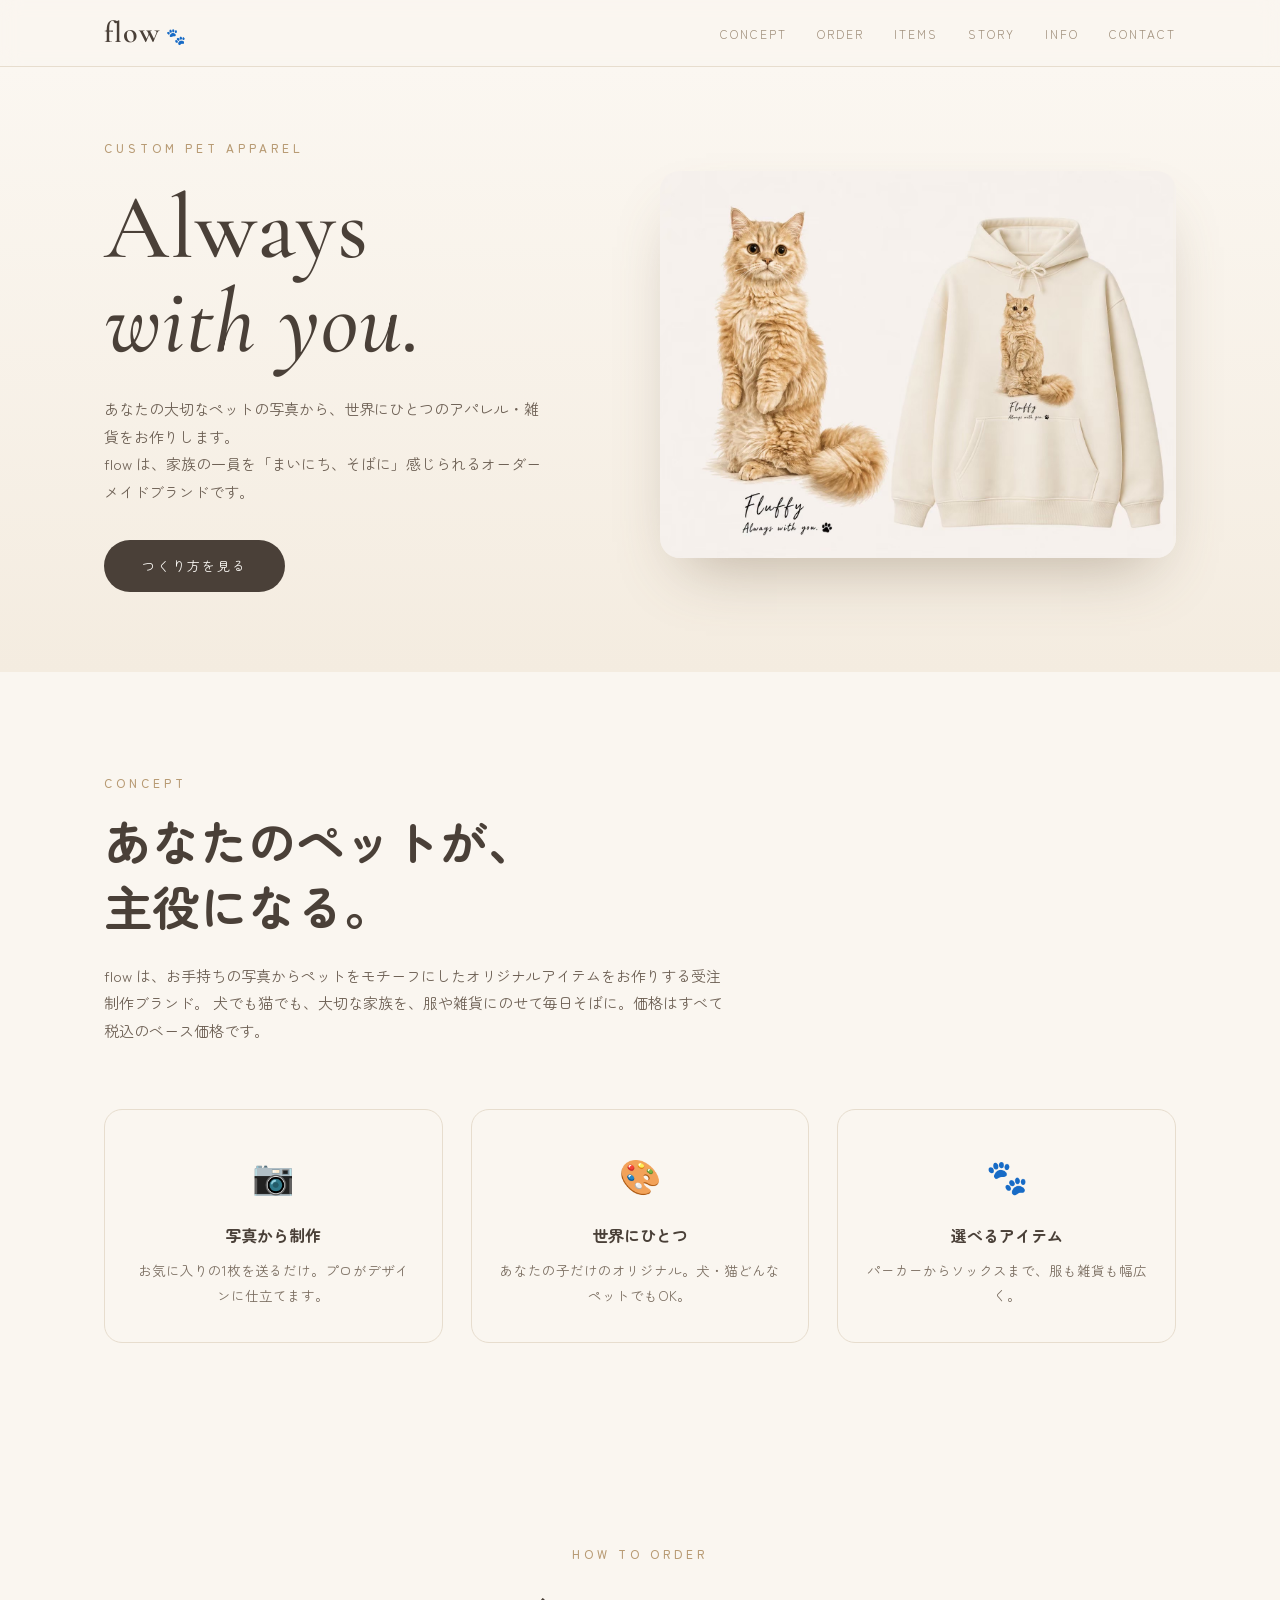
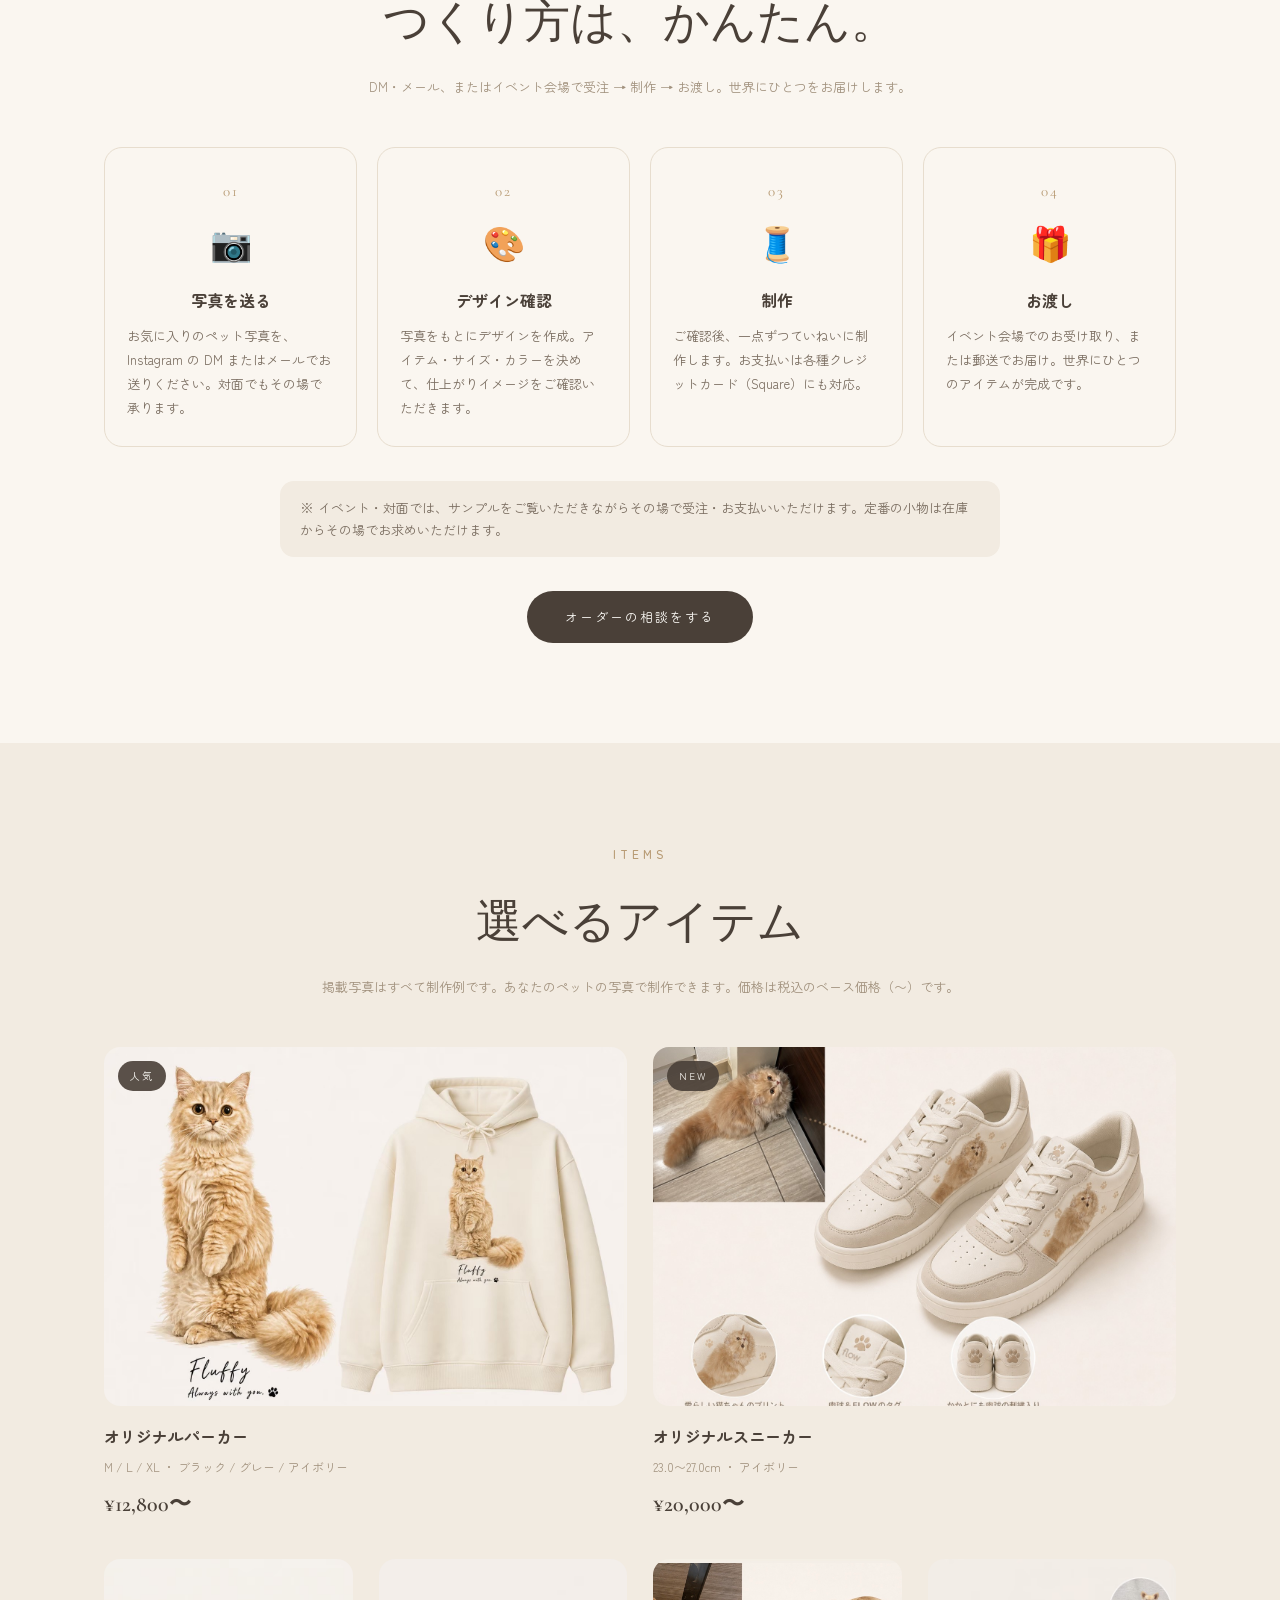
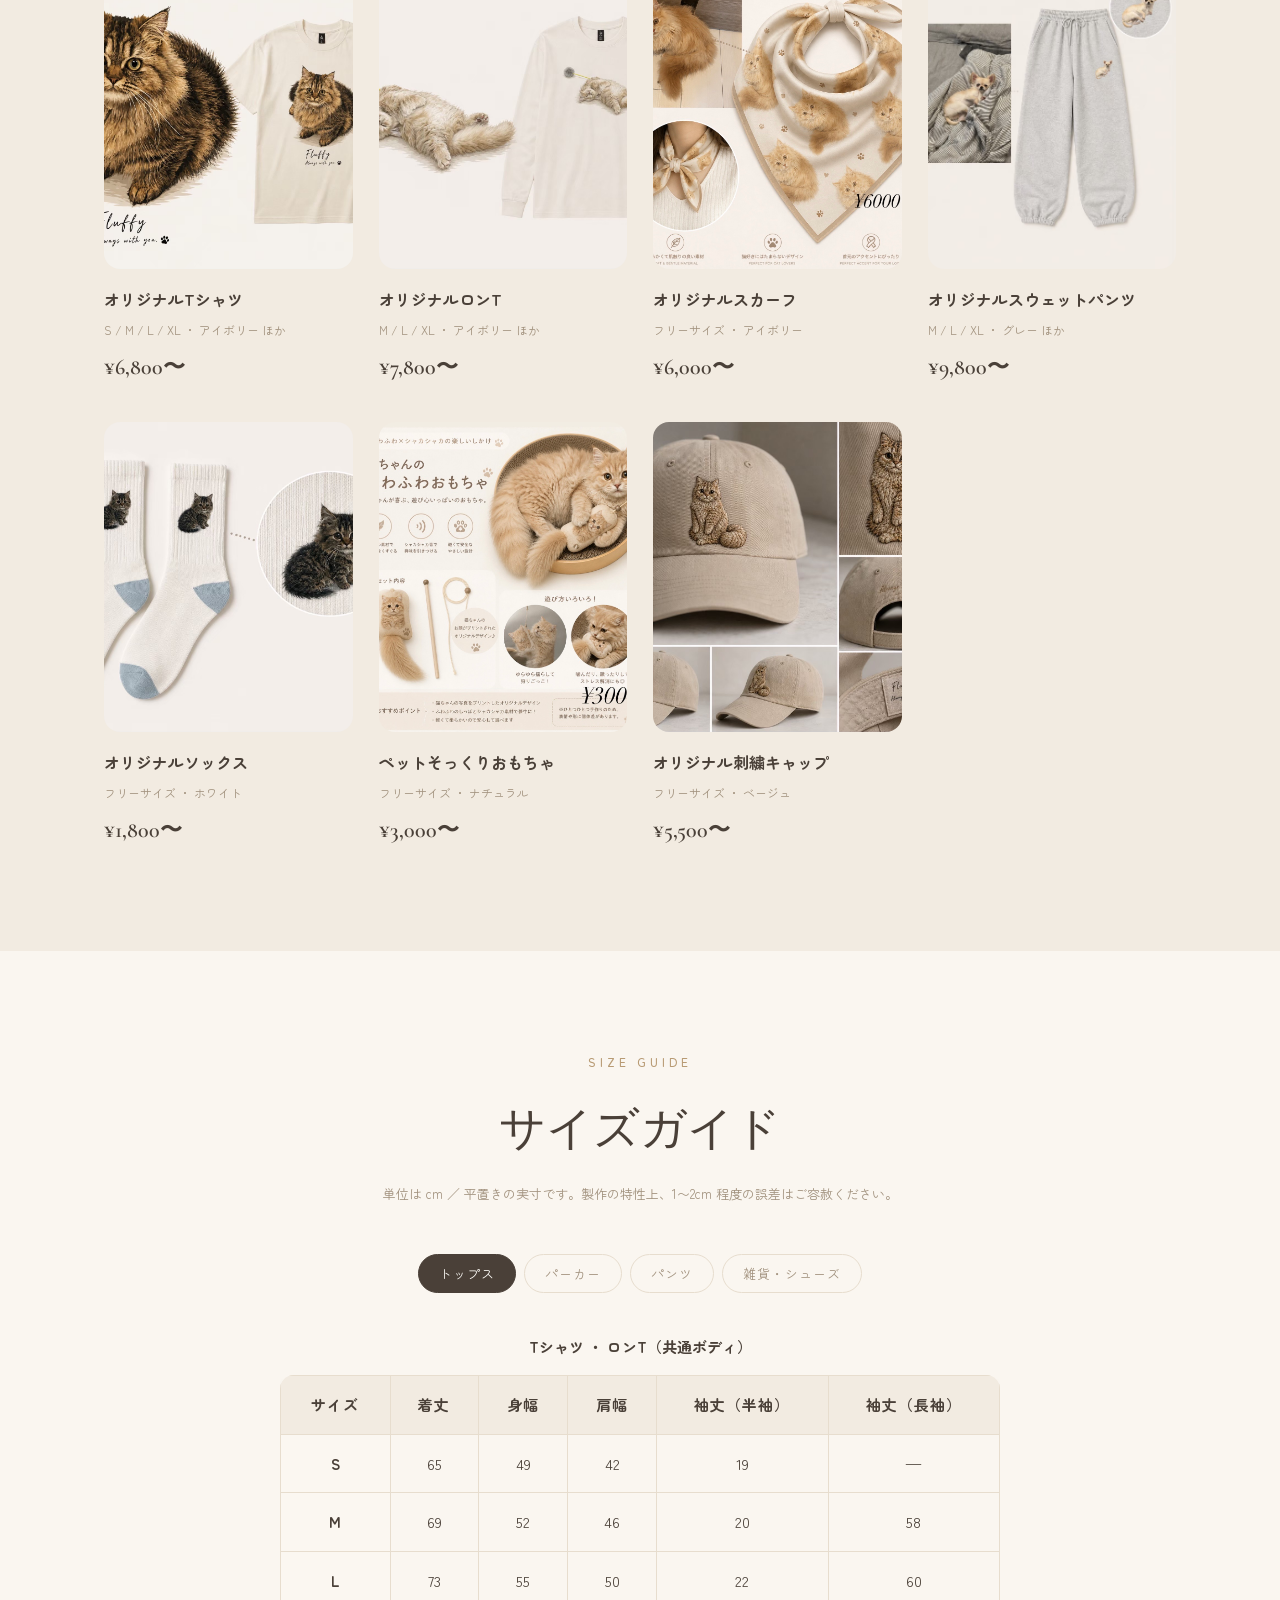
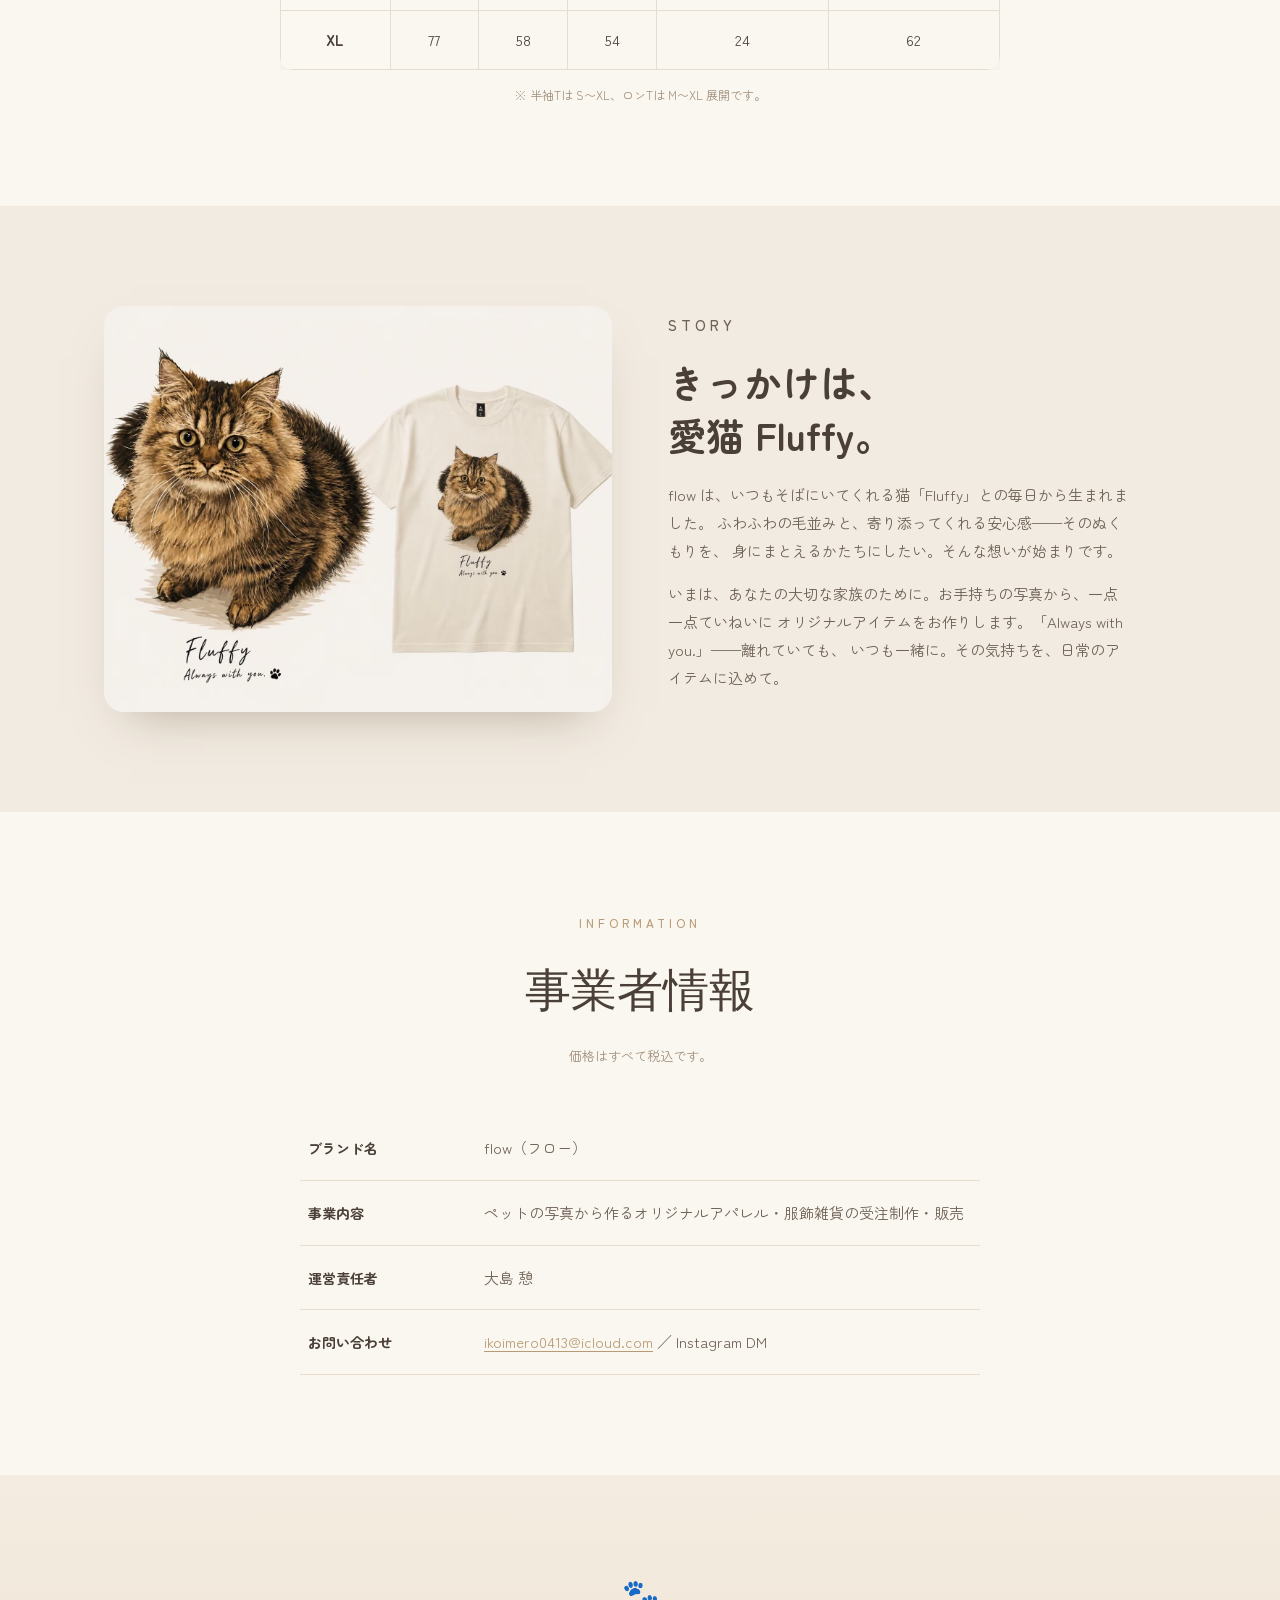
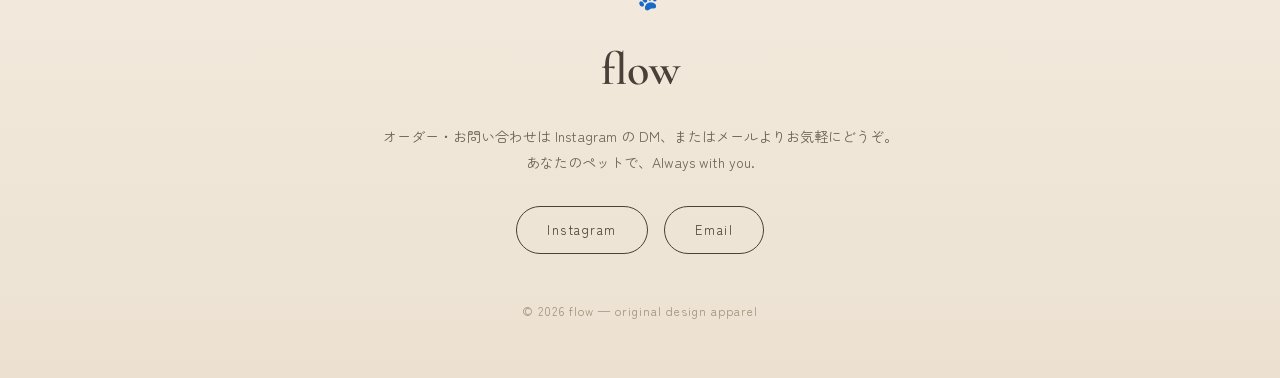
==== commit 60652b7a: "Reposition site as custom made-to-order pet apparel - Reframe hero, concept, story, and meta around " ====
--- a/apparel-site/index.html
+++ b/apparel-site/index.html
@@ -3,10 +3,10 @@
 <head>
 <meta charset="utf-8">
 <meta name="viewport" content="width=device-width, initial-scale=1">
-<title>flow — 猫と暮らす、やさしいアパレル</title>
-<meta name="description" content="flow（フロー）は、ふわふわの猫「Fluffy」をモチーフにしたオリジナルデザインのアパレル・服飾雑貨ブランド。日常に、やさしいぬくもりを。">
-<meta property="og:title" content="flow — 猫と暮らす、やさしいアパレル">
-<meta property="og:description" content="ふわふわの猫をモチーフにしたオリジナルデザインのアパレル・服飾雑貨。">
+<title>flow — あなたのペットで作る、オーダーメイドアパレル</title>
+<meta name="description" content="flow（フロー）は、あなたの大切なペットの写真からオリジナルのアパレル・服飾雑貨をお作りする受注制作ブランド。犬も猫も、まいにちそばに。">
+<meta property="og:title" content="flow — あなたのペットで作る、オーダーメイドアパレル">
+<meta property="og:description" content="ペットの写真から作る、世界にひとつのオリジナルアパレル・服飾雑貨。">
 <meta property="og:type" content="website">
 <link rel="preconnect" href="https://fonts.googleapis.com">
 <link rel="preconnect" href="https://fonts.gstatic.com" crossorigin>
@@ -21,6 +21,7 @@
       <a class="brand" href="#top">flow<span class="paw">🐾</span></a>
       <nav class="nav">
         <a href="#concept">CONCEPT</a>
+        <a href="#order">ORDER</a>
         <a href="#items">ITEMS</a>
         <a href="#story">STORY</a>
         <a href="#information">INFO</a>
@@ -33,13 +34,13 @@
   <section class="hero">
     <div class="wrap hero-inner">
       <div class="hero-text">
-        <p class="hero-kicker">ORIGINAL DESIGN APPAREL</p>
+        <p class="hero-kicker">CUSTOM PET APPAREL</p>
         <h1 class="hero-title">Always<br><span class="italic">with you.</span></h1>
         <p class="hero-lead">
-          ふわふわの猫「Fluffy」と過ごす毎日を、そのまま身にまとうように。<br>
-          flow は、やさしいぬくもりを届けるオリジナルデザインのアパレル・服飾雑貨ブランドです。
+          あなたの大切なペットの写真から、世界にひとつのアパレル・雑貨をお作りします。<br>
+          flow は、家族の一員を「まいにち、そばに」感じられるオーダーメイドブランドです。
         </p>
-        <a class="btn" href="#items">アイテムを見る</a>
+        <a class="btn" href="#order">つくり方を見る</a>
       </div>
       <div class="hero-visual">
         <img src="assets/fluffy-hoodie.jpeg" alt="Fluffy プリントのアイボリーパーカー" loading="eager">
@@ -52,28 +53,70 @@
     <div class="wrap">
       <p class="eyebrow">CONCEPT</p>
       <h2 class="concept-copy">
-        猫のいる暮らしを、<br>着るという幸せ。
+        あなたのペットが、<br>主役になる。
       </h2>
       <p class="concept-lead">
-        flow のアイテムは、愛らしい猫ちゃんをはじめ、大切なペットをモチーフにしたオリジナルデザイン。
-        毎日をやさしく彩る、上質でぬくもりのある服と雑貨をお届けします。価格はすべて税込です。
+        flow は、お手持ちの写真からペットをモチーフにしたオリジナルアイテムをお作りする受注制作ブランド。
+        犬でも猫でも、大切な家族を、服や雑貨にのせて毎日そばに。価格はすべて税込のベース価格です。
       </p>
       <div class="features">
         <div class="feature">
-          <span class="feature-icon">🐈</span>
-          <h3>オリジナルデザイン</h3>
-          <p>猫をはじめ、愛らしいペットをプリント・刺繍した、ここだけのデザイン。</p>
+          <span class="feature-icon">📷</span>
+          <h3>写真から制作</h3>
+          <p>お気に入りの1枚を送るだけ。プロがデザインに仕立てます。</p>
         </div>
         <div class="feature">
-          <span class="feature-icon">🧶</span>
-          <h3>やさしい着心地</h3>
-          <p>肌触りの良い素材で、毎日そばに置きたくなる一着を。</p>
+          <span class="feature-icon">🎨</span>
+          <h3>世界にひとつ</h3>
+          <p>あなたの子だけのオリジナル。犬・猫どんなペットでもOK。</p>
         </div>
         <div class="feature">
           <span class="feature-icon">🐾</span>
-          <h3>細部までこだわり</h3>
-          <p>肉球や "meow" のタグなど、遊び心を散りばめて。</p>
-        </div>
+          <h3>選べるアイテム</h3>
+          <p>パーカーからソックスまで、服も雑貨も幅広く。</p>
+        </div>
+      </div>
+    </div>
+  </section>
+
+  <!-- ===== 注文の流れ ===== -->
+  <section id="order" class="section">
+    <div class="wrap">
+      <p class="eyebrow center">HOW TO ORDER</p>
+      <h2 class="section-title center">つくり方は、かんたん。</h2>
+      <p class="section-sub center">DM・メール、またはイベント会場で受注 → 制作 → お渡し。世界にひとつをお届けします。</p>
+
+      <div class="steps">
+        <div class="step">
+          <span class="step-no">01</span>
+          <span class="step-icon">📷</span>
+          <h3>写真を送る</h3>
+          <p>お気に入りのペット写真を、Instagram の DM またはメールでお送りください。対面でもその場で承ります。</p>
+        </div>
+        <div class="step">
+          <span class="step-no">02</span>
+          <span class="step-icon">🎨</span>
+          <h3>デザイン確認</h3>
+          <p>写真をもとにデザインを作成。アイテム・サイズ・カラーを決めて、仕上がりイメージをご確認いただきます。</p>
+        </div>
+        <div class="step">
+          <span class="step-no">03</span>
+          <span class="step-icon">🧵</span>
+          <h3>制作</h3>
+          <p>ご確認後、一点ずつていねいに制作します。お支払いは各種クレジットカード（Square）にも対応。</p>
+        </div>
+        <div class="step">
+          <span class="step-no">04</span>
+          <span class="step-icon">🎁</span>
+          <h3>お渡し</h3>
+          <p>イベント会場でのお受け取り、または郵送でお届け。世界にひとつのアイテムが完成です。</p>
+        </div>
+      </div>
+      <p class="order-note">
+        ※ イベント・対面では、サンプルをご覧いただきながらその場で受注・お支払いいただけます。定番の小物は在庫からその場でお求めいただけます。
+      </p>
+      <div class="order-cta">
+        <a class="btn" href="#contact">オーダーの相談をする</a>
       </div>
     </div>
   </section>
@@ -82,109 +125,109 @@
   <section id="items" class="section section-alt">
     <div class="wrap">
       <p class="eyebrow center">ITEMS</p>
-      <h2 class="section-title center">Collection</h2>
-      <p class="section-sub center">価格はすべて税込表記です。</p>
+      <h2 class="section-title center">選べるアイテム</h2>
+      <p class="section-sub center">掲載写真はすべて制作例です。あなたのペットの写真で制作できます。価格は税込のベース価格（〜）です。</p>
 
       <div class="grid">
 
         <article class="card feature-card">
           <div class="card-img">
-            <img src="assets/fluffy-hoodie.jpeg" alt="キャットイラストパーカー Fluffy" loading="lazy">
-            <span class="badge">SIGNATURE</span>
-          </div>
-          <div class="card-body">
-            <h3 class="card-name">キャットイラストパーカー</h3>
+            <img src="assets/fluffy-hoodie.jpeg" alt="オリジナルパーカー 制作例" loading="lazy">
+            <span class="badge">人気</span>
+          </div>
+          <div class="card-body">
+            <h3 class="card-name">オリジナルパーカー</h3>
             <p class="card-meta">M / L / XL ・ ブラック / グレー / アイボリー</p>
-            <p class="card-price">¥12,800</p>
+            <p class="card-price">¥12,800〜</p>
           </div>
         </article>
 
         <article class="card feature-card">
           <div class="card-img">
-            <img src="assets/sneakers.jpeg" alt="キャットプリントスニーカー meow" loading="lazy">
+            <img src="assets/sneakers.jpeg" alt="オリジナルスニーカー 制作例" loading="lazy">
             <span class="badge">NEW</span>
           </div>
           <div class="card-body">
-            <h3 class="card-name">キャットプリントスニーカー</h3>
+            <h3 class="card-name">オリジナルスニーカー</h3>
             <p class="card-meta">23.0〜27.0cm ・ アイボリー</p>
-            <p class="card-price">¥20,000</p>
-          </div>
-        </article>
-
-        <article class="card">
-          <div class="card-img">
-            <img src="assets/tshirt.jpeg" alt="キャットイラストTシャツ Fluffy" loading="lazy">
-          </div>
-          <div class="card-body">
-            <h3 class="card-name">キャットイラストTシャツ</h3>
-            <p class="card-meta">S / M / L / XL ・ アイボリー</p>
-            <p class="card-price">¥6,800</p>
-          </div>
-        </article>
-
-        <article class="card">
-          <div class="card-img">
-            <img src="assets/longsleeve.jpeg" alt="キャットプリント ロングスリーブTシャツ" loading="lazy">
-          </div>
-          <div class="card-body">
-            <h3 class="card-name">キャットプリントロンT</h3>
-            <p class="card-meta">M / L / XL ・ アイボリー</p>
-            <p class="card-price">¥7,800</p>
-          </div>
-        </article>
-
-        <article class="card">
-          <div class="card-img">
-            <img src="assets/scarf.jpeg" alt="猫柄スカーフ" loading="lazy">
-          </div>
-          <div class="card-body">
-            <h3 class="card-name">猫柄スカーフ</h3>
+            <p class="card-price">¥20,000〜</p>
+          </div>
+        </article>
+
+        <article class="card">
+          <div class="card-img">
+            <img src="assets/tshirt.jpeg" alt="オリジナルTシャツ 制作例" loading="lazy">
+          </div>
+          <div class="card-body">
+            <h3 class="card-name">オリジナルTシャツ</h3>
+            <p class="card-meta">S / M / L / XL ・ アイボリー ほか</p>
+            <p class="card-price">¥6,800〜</p>
+          </div>
+        </article>
+
+        <article class="card">
+          <div class="card-img">
+            <img src="assets/longsleeve.jpeg" alt="オリジナルロンT 制作例" loading="lazy">
+          </div>
+          <div class="card-body">
+            <h3 class="card-name">オリジナルロンT</h3>
+            <p class="card-meta">M / L / XL ・ アイボリー ほか</p>
+            <p class="card-price">¥7,800〜</p>
+          </div>
+        </article>
+
+        <article class="card">
+          <div class="card-img">
+            <img src="assets/scarf.jpeg" alt="オリジナルスカーフ 制作例" loading="lazy">
+          </div>
+          <div class="card-body">
+            <h3 class="card-name">オリジナルスカーフ</h3>
             <p class="card-meta">フリーサイズ ・ アイボリー</p>
-            <p class="card-price">¥6,000</p>
-          </div>
-        </article>
-
-        <article class="card">
-          <div class="card-img">
-            <img src="assets/sweatpants.jpeg" alt="スウェットパンツ わんちゃんプリント" loading="lazy">
-          </div>
-          <div class="card-body">
-            <h3 class="card-name">スウェットパンツ</h3>
-            <p class="card-meta">M / L / XL ・ グレー</p>
-            <p class="card-price">¥9,800</p>
-          </div>
-        </article>
-
-        <article class="card">
-          <div class="card-img">
-            <img src="assets/socks.jpeg" alt="猫プリントソックス" loading="lazy">
-          </div>
-          <div class="card-body">
-            <h3 class="card-name">猫プリントソックス</h3>
+            <p class="card-price">¥6,000〜</p>
+          </div>
+        </article>
+
+        <article class="card">
+          <div class="card-img">
+            <img src="assets/sweatpants.jpeg" alt="オリジナルスウェットパンツ 制作例" loading="lazy">
+          </div>
+          <div class="card-body">
+            <h3 class="card-name">オリジナルスウェットパンツ</h3>
+            <p class="card-meta">M / L / XL ・ グレー ほか</p>
+            <p class="card-price">¥9,800〜</p>
+          </div>
+        </article>
+
+        <article class="card">
+          <div class="card-img">
+            <img src="assets/socks.jpeg" alt="オリジナルソックス 制作例" loading="lazy">
+          </div>
+          <div class="card-body">
+            <h3 class="card-name">オリジナルソックス</h3>
             <p class="card-meta">フリーサイズ ・ ホワイト</p>
-            <p class="card-price">¥1,800</p>
-          </div>
-        </article>
-
-        <article class="card">
-          <div class="card-img">
-            <img src="assets/toy.jpeg" alt="猫ちゃんのふわふわおもちゃ" loading="lazy">
-          </div>
-          <div class="card-body">
-            <h3 class="card-name">ふわふわおもちゃ</h3>
+            <p class="card-price">¥1,800〜</p>
+          </div>
+        </article>
+
+        <article class="card">
+          <div class="card-img">
+            <img src="assets/toy.jpeg" alt="ペットそっくりおもちゃ 制作例" loading="lazy">
+          </div>
+          <div class="card-body">
+            <h3 class="card-name">ペットそっくりおもちゃ</h3>
             <p class="card-meta">フリーサイズ ・ ナチュラル</p>
-            <p class="card-price">¥3,000</p>
-          </div>
-        </article>
-
-        <article class="card">
-          <div class="card-img">
-            <img src="assets/cap.jpeg" alt="刺繍キャップ Fluffy" loading="lazy">
-          </div>
-          <div class="card-body">
-            <h3 class="card-name">刺繍キャップ</h3>
+            <p class="card-price">¥3,000〜</p>
+          </div>
+        </article>
+
+        <article class="card">
+          <div class="card-img">
+            <img src="assets/cap.jpeg" alt="オリジナル刺繍キャップ 制作例" loading="lazy">
+          </div>
+          <div class="card-body">
+            <h3 class="card-name">オリジナル刺繍キャップ</h3>
             <p class="card-meta">フリーサイズ ・ ベージュ</p>
-            <p class="card-price">¥5,500</p>
+            <p class="card-price">¥5,500〜</p>
           </div>
         </article>
 
@@ -288,16 +331,16 @@
       </div>
       <div class="story-text">
         <p class="eyebrow">STORY</p>
-        <h2 class="story-title">家族の一員、<br>Fluffy から始まった。</h2>
+        <h2 class="story-title">きっかけは、<br>愛猫 Fluffy。</h2>
         <p>
-          flow は、いつもそばにいてくれる猫「Fluffy」との毎日から生まれた、
-          小さなブランドです。ふわふわの毛並みと、寄り添ってくれる安心感——
-          そのぬくもりを、身にまとえるかたちにしたくて。
+          flow は、いつもそばにいてくれる猫「Fluffy」との毎日から生まれました。
+          ふわふわの毛並みと、寄り添ってくれる安心感——そのぬくもりを、
+          身にまとえるかたちにしたい。そんな想いが始まりです。
         </p>
         <p>
-          愛らしい猫ちゃんをモチーフに、一点一点こだわってオリジナルデザインを制作。
-          「Always with you.」——離れていても、いつも一緒にいられるように。
-          そんな想いを、日常のアイテムに込めています。
+          いまは、あなたの大切な家族のために。お手持ちの写真から、一点一点ていねいに
+          オリジナルアイテムをお作りします。「Always with you.」——離れていても、
+          いつも一緒に。その気持ちを、日常のアイテムに込めて。
         </p>
       </div>
     </div>
@@ -313,7 +356,7 @@
       <!-- ↓ 〔　〕内はご自身の情報に差し替えてください（審査前に必須） -->
       <dl class="info-list">
         <div class="info-row"><dt>ブランド名</dt><dd>flow（フロー）</dd></div>
-        <div class="info-row"><dt>事業内容</dt><dd>オリジナルデザインのアパレル・服飾雑貨の企画・販売</dd></div>
+        <div class="info-row"><dt>事業内容</dt><dd>ペットの写真から作るオリジナルアパレル・服飾雑貨の受注制作・販売</dd></div>
         <div class="info-row"><dt>運営責任者</dt><dd>大島 憩</dd></div>
         <div class="info-row"><dt>お問い合わせ</dt><dd><a href="mailto:ikoimero0413@icloud.com">ikoimero0413@icloud.com</a> ／ Instagram DM</dd></div>
       </dl>
@@ -326,8 +369,8 @@
       <span class="footer-paw">🐾</span>
       <h2 class="footer-brand">flow</h2>
       <p class="footer-lead">
-        ご購入・お問い合わせは各SNS、またはメールよりお気軽にどうぞ。<br>
-        Always with you.
+        オーダー・お問い合わせは Instagram の DM、またはメールよりお気軽にどうぞ。<br>
+        あなたのペットで、Always with you.
       </p>
       <div class="links">
         <a href="https://instagram.com/" target="_blank" rel="noopener">Instagram</a>
--- a/apparel-site/styles.css
+++ b/apparel-site/styles.css
@@ -104,6 +104,30 @@
 .feature-icon { font-size: 34px; display: block; margin-bottom: 14px; }
 .feature h3 { font-size: 16px; font-weight: 700; margin-bottom: 8px; }
 .feature p { font-size: 13.5px; color: #7a6d60; }
+
+/* ===== 注文の流れ ===== */
+.steps {
+  display: grid; grid-template-columns: repeat(4, 1fr); gap: 20px;
+  counter-reset: step;
+}
+.step {
+  position: relative; background: var(--paper); border: 1px solid var(--sand);
+  border-radius: 18px; padding: 30px 22px 26px; text-align: center;
+  transition: transform .25s, box-shadow .25s;
+}
+.step:hover { transform: translateY(-4px); box-shadow: 0 18px 34px -20px rgba(120,100,75,.4); }
+.step-no {
+  font-family: 'Cormorant Garamond', serif; font-size: 15px; letter-spacing: 2px;
+  color: var(--accent); display: block; margin-bottom: 6px;
+}
+.step-icon { font-size: 34px; display: block; margin-bottom: 12px; }
+.step h3 { font-size: 16px; font-weight: 700; margin-bottom: 8px; }
+.step p { font-size: 13px; color: #7a6d60; text-align: left; }
+.order-note {
+  max-width: 720px; margin: 34px auto 0; font-size: 13px; color: #7a6d60;
+  background: var(--cream); border-radius: 14px; padding: 16px 20px; line-height: 1.7;
+}
+.order-cta { text-align: center; margin-top: 34px; }
 
 /* ===== 商品グリッド ===== */
 .grid { display: grid; grid-template-columns: repeat(4, 1fr); gap: 34px 26px; }
@@ -207,6 +231,7 @@
   .story { grid-template-columns: 1fr; gap: 32px; }
   .story-img { max-width: 460px; margin: 0 auto; }
   .story-text p { max-width: none; }
+  .steps { grid-template-columns: repeat(2, 1fr); }
 }
 @media (max-width: 640px) {
   .section { padding: 68px 0; }
@@ -214,4 +239,5 @@
   .nav a { margin-left: 12px; letter-spacing: .5px; font-size: 11px; }
   .brand { font-size: 24px; }
   .info-row { grid-template-columns: 1fr; gap: 2px; padding: 14px 4px; }
-}
+  .steps { grid-template-columns: 1fr; }
+}
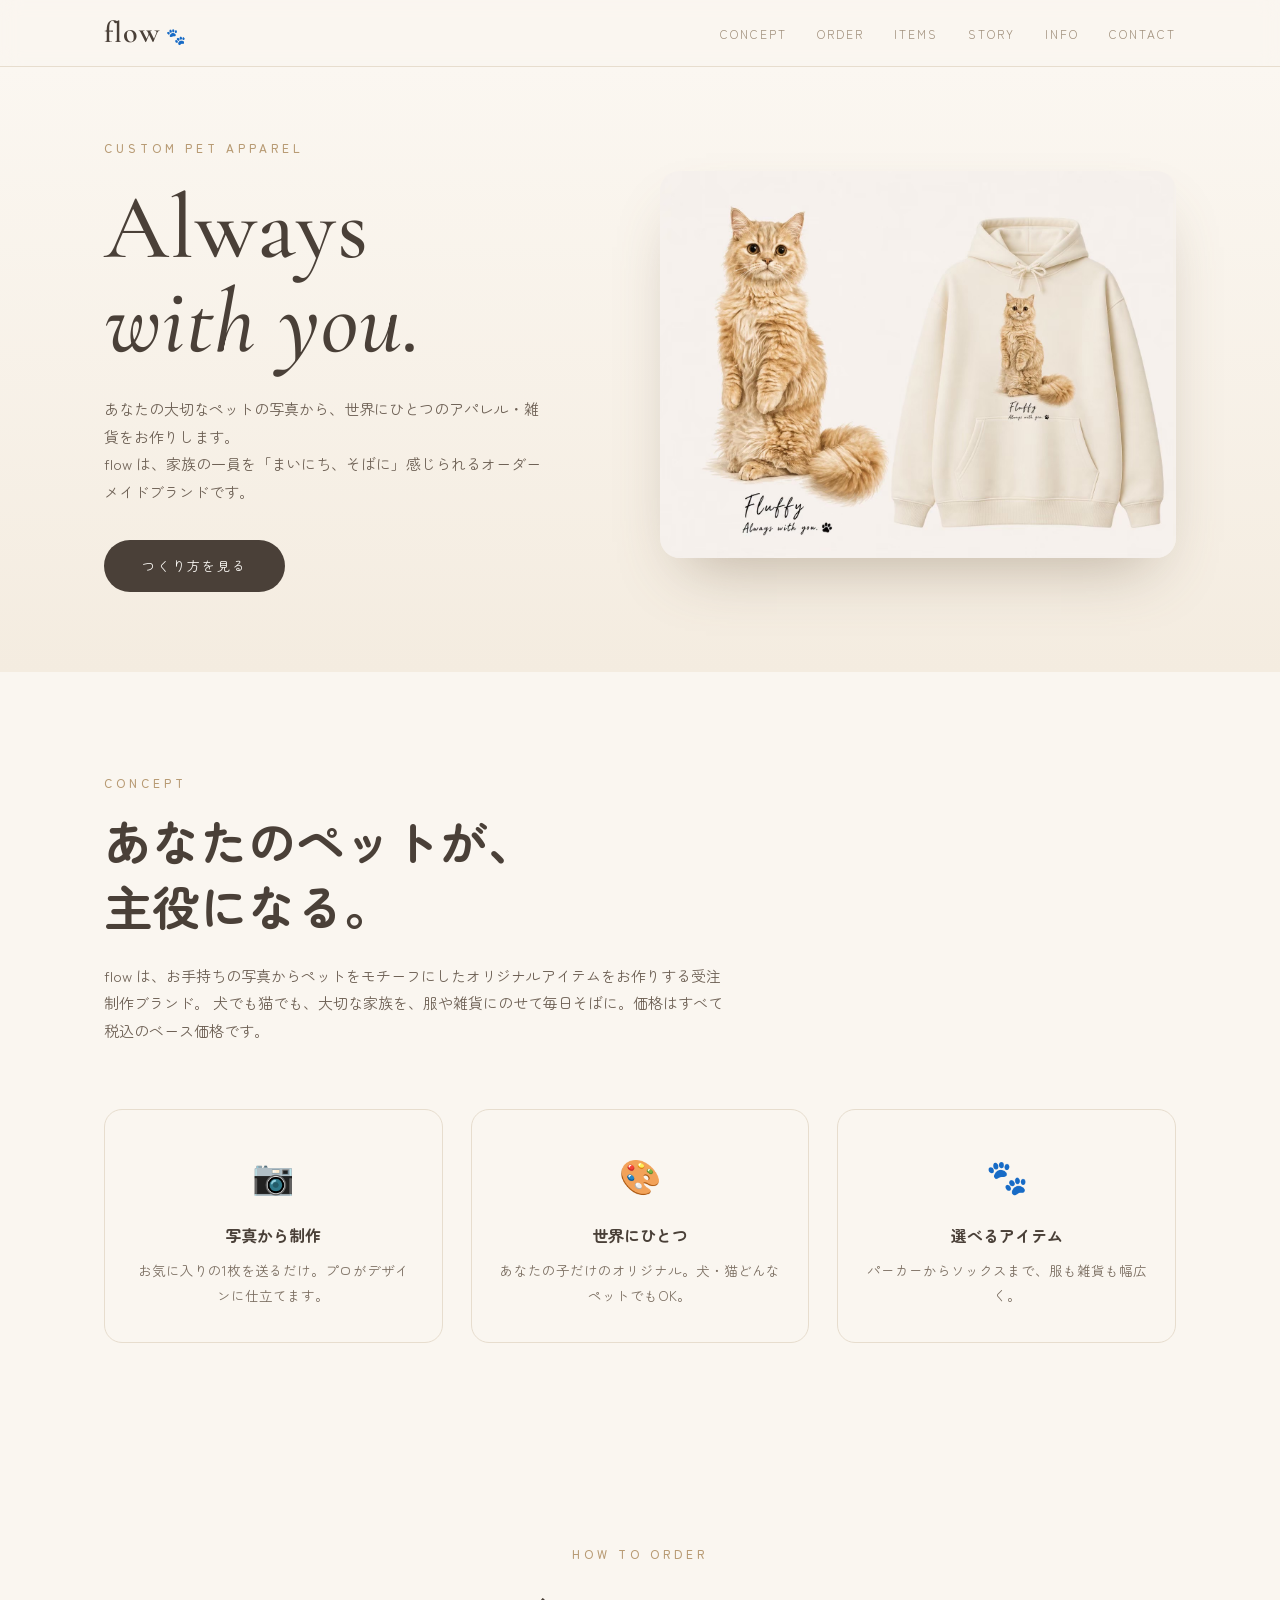
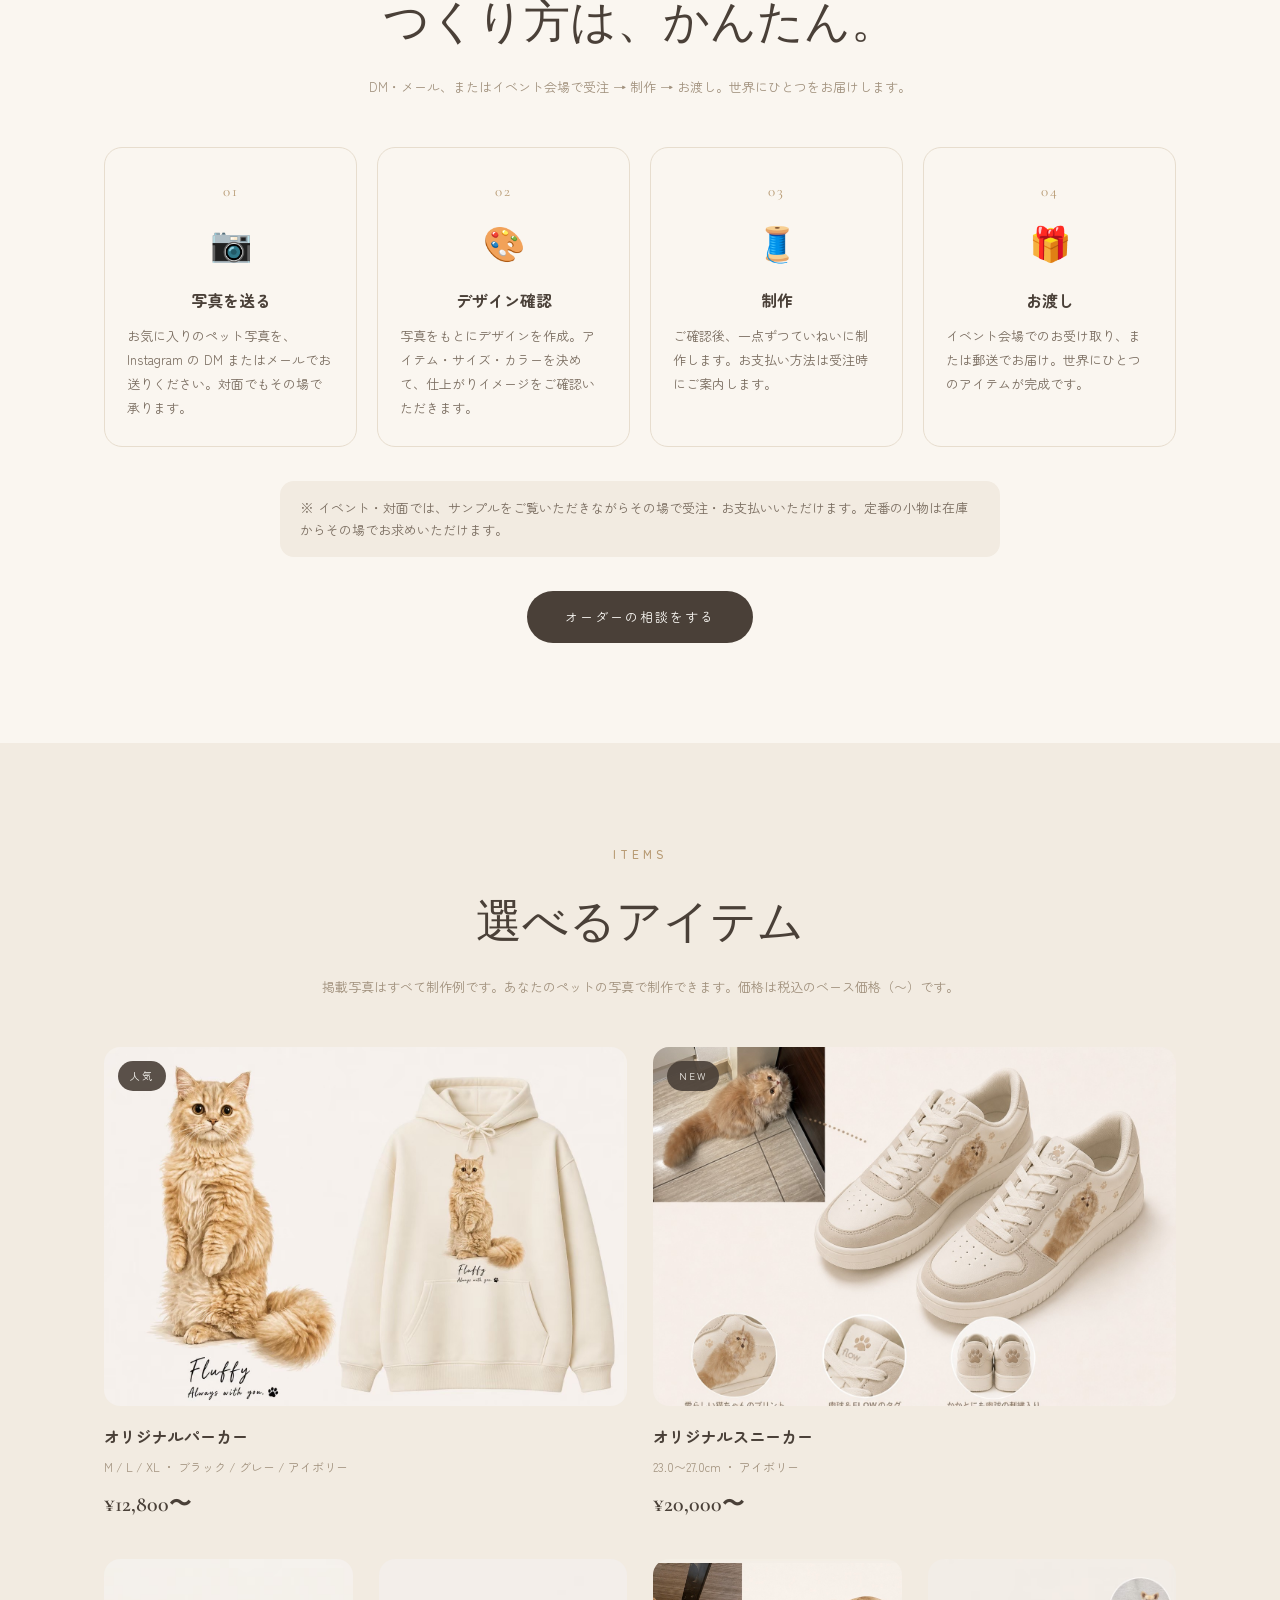
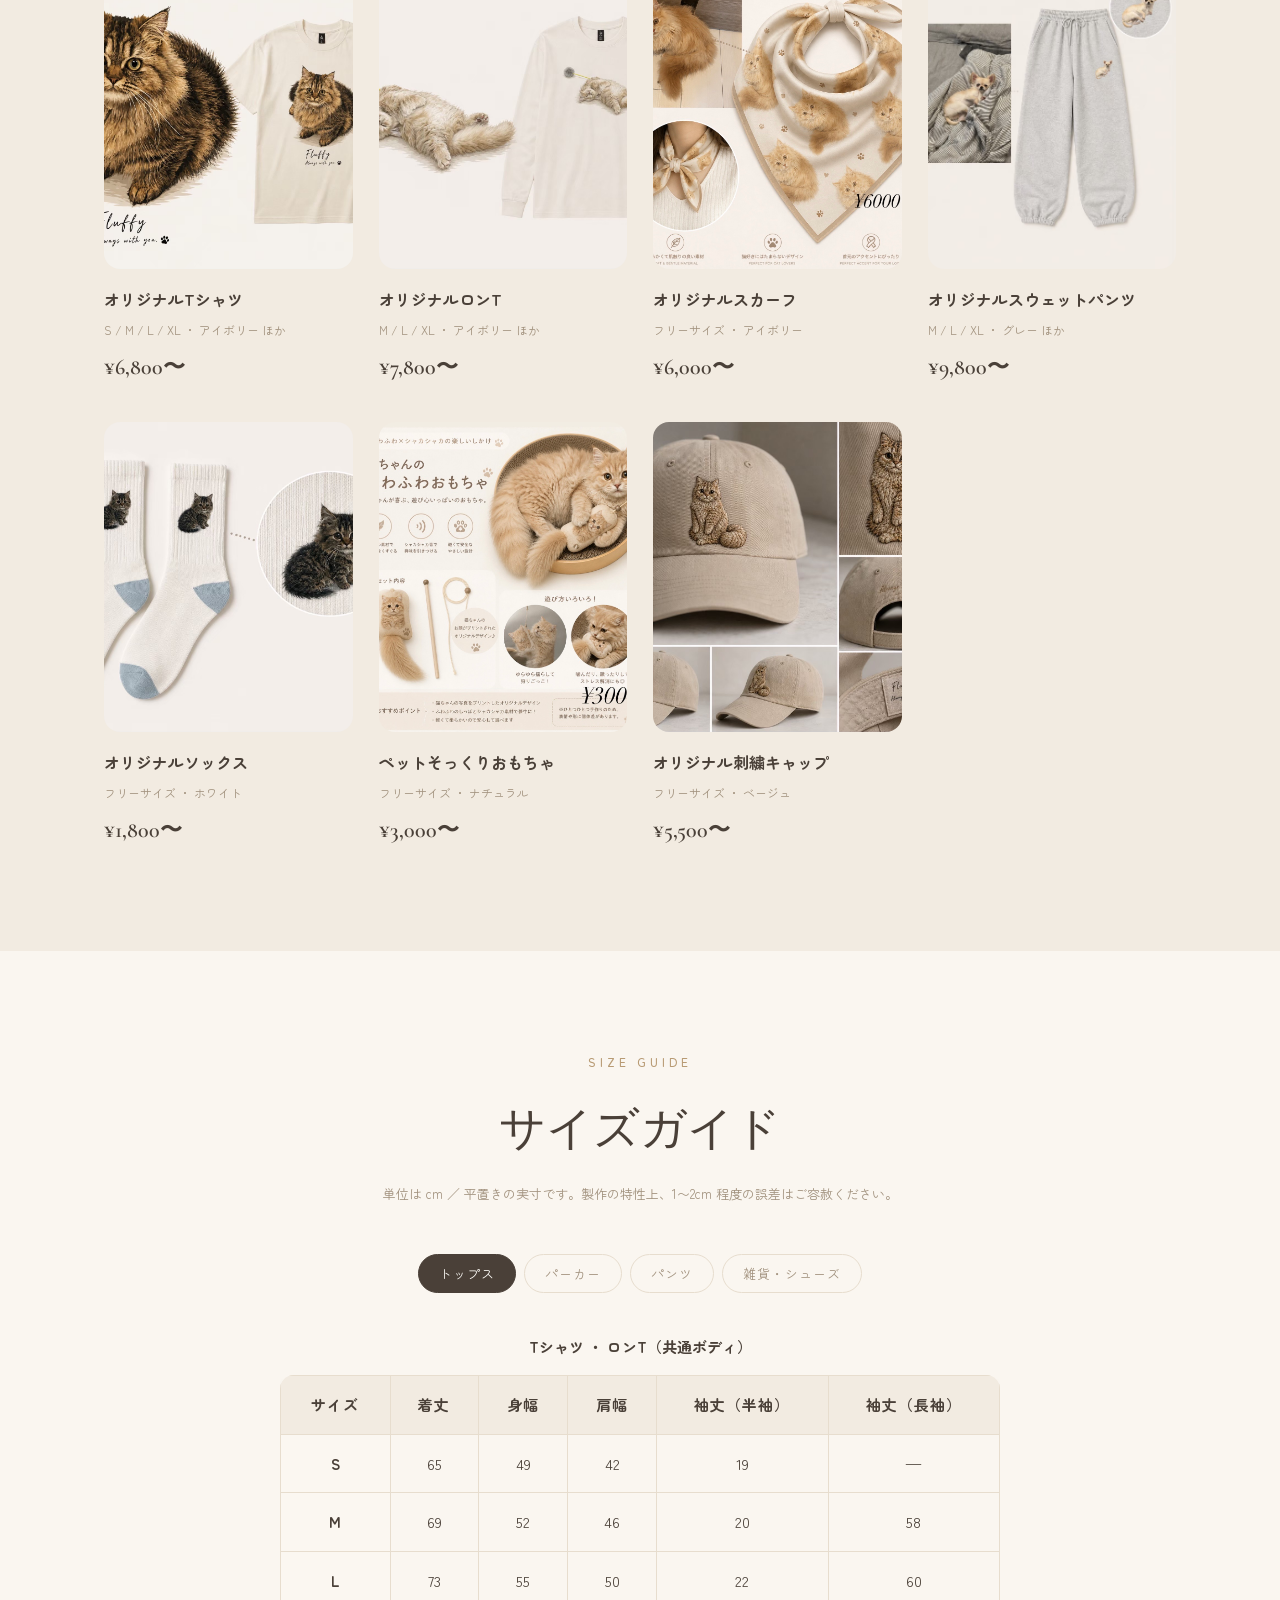
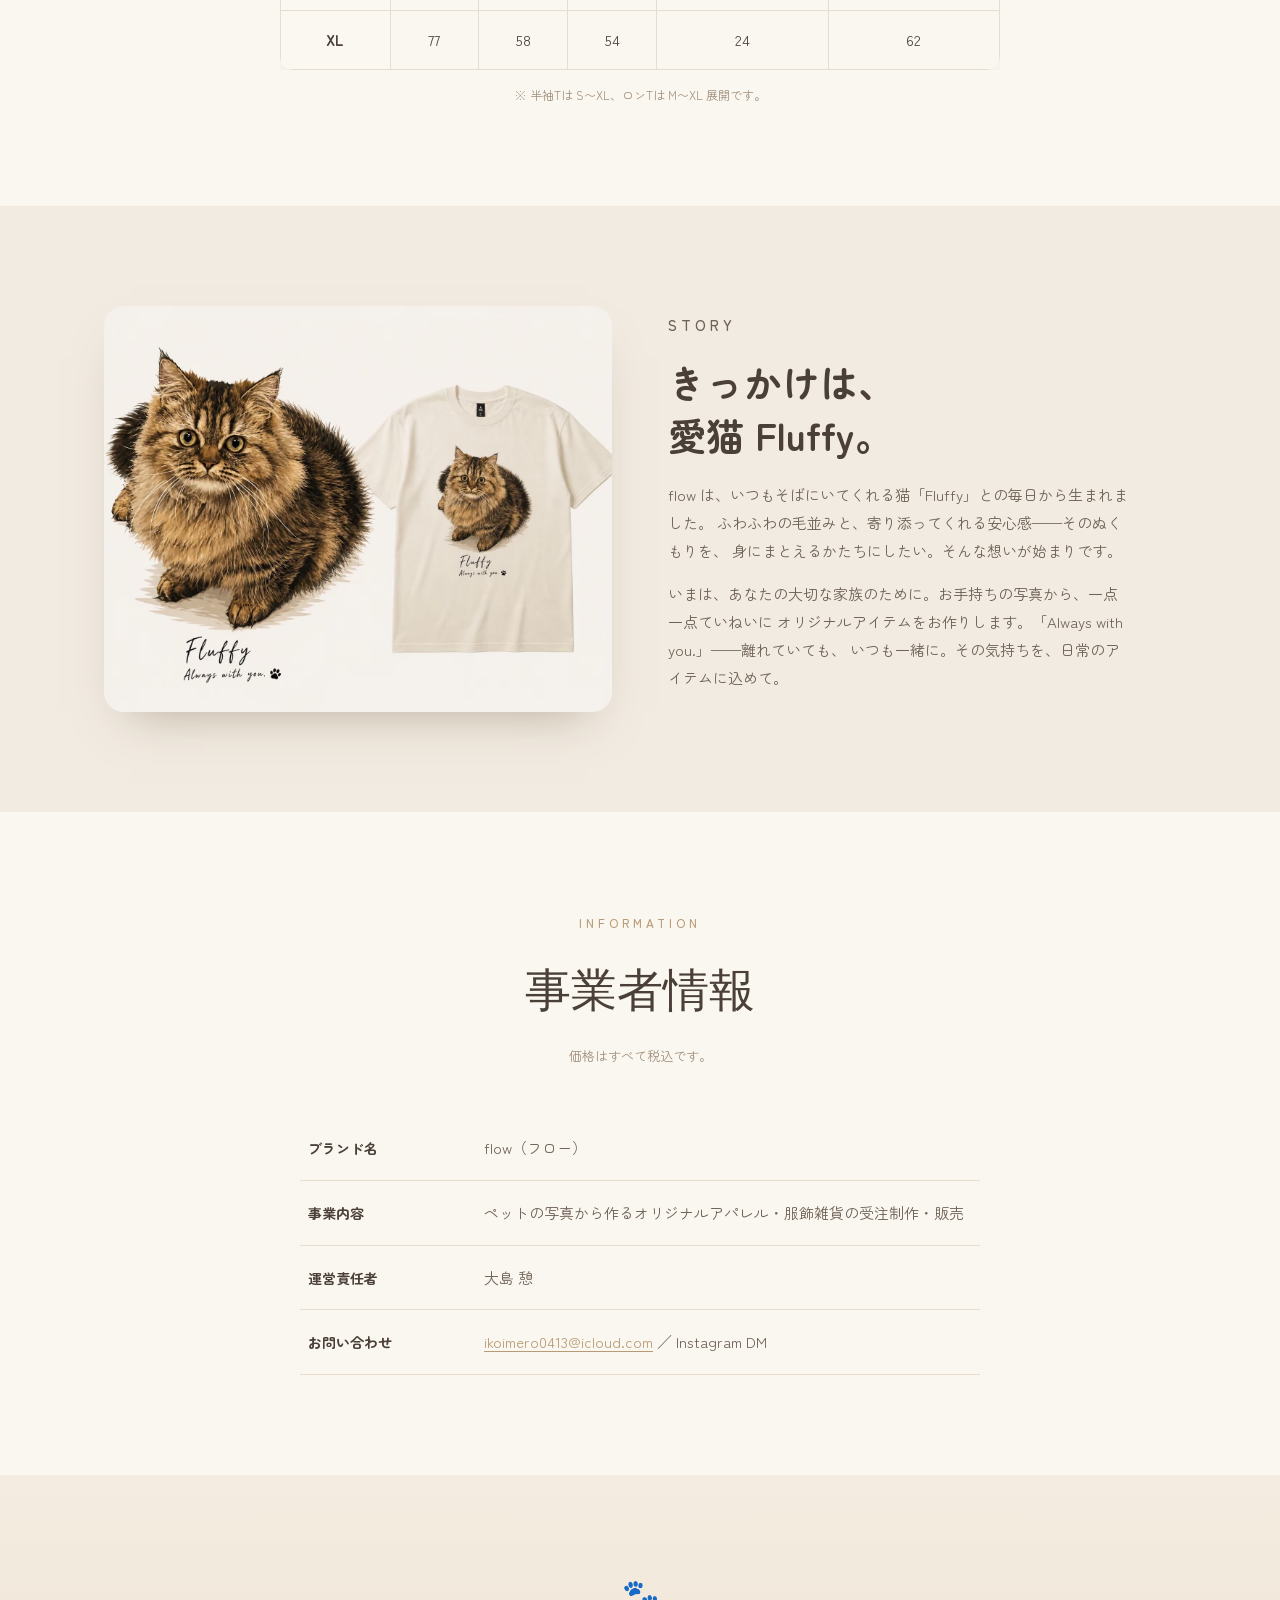
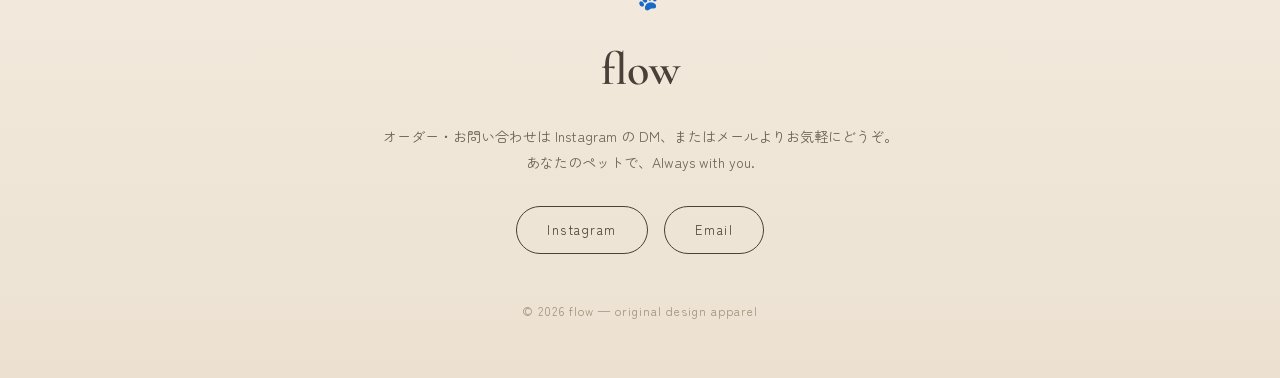
==== commit 510aa34c: "Remove Square payment mention (screening pending) Reword the order step to note payment is advised a" ====
--- a/apparel-site/index.html
+++ b/apparel-site/index.html
@@ -103,7 +103,7 @@
           <span class="step-no">03</span>
           <span class="step-icon">🧵</span>
           <h3>制作</h3>
-          <p>ご確認後、一点ずつていねいに制作します。お支払いは各種クレジットカード（Square）にも対応。</p>
+          <p>ご確認後、一点ずつていねいに制作します。お支払い方法は受注時にご案内します。</p>
         </div>
         <div class="step">
           <span class="step-no">04</span>
